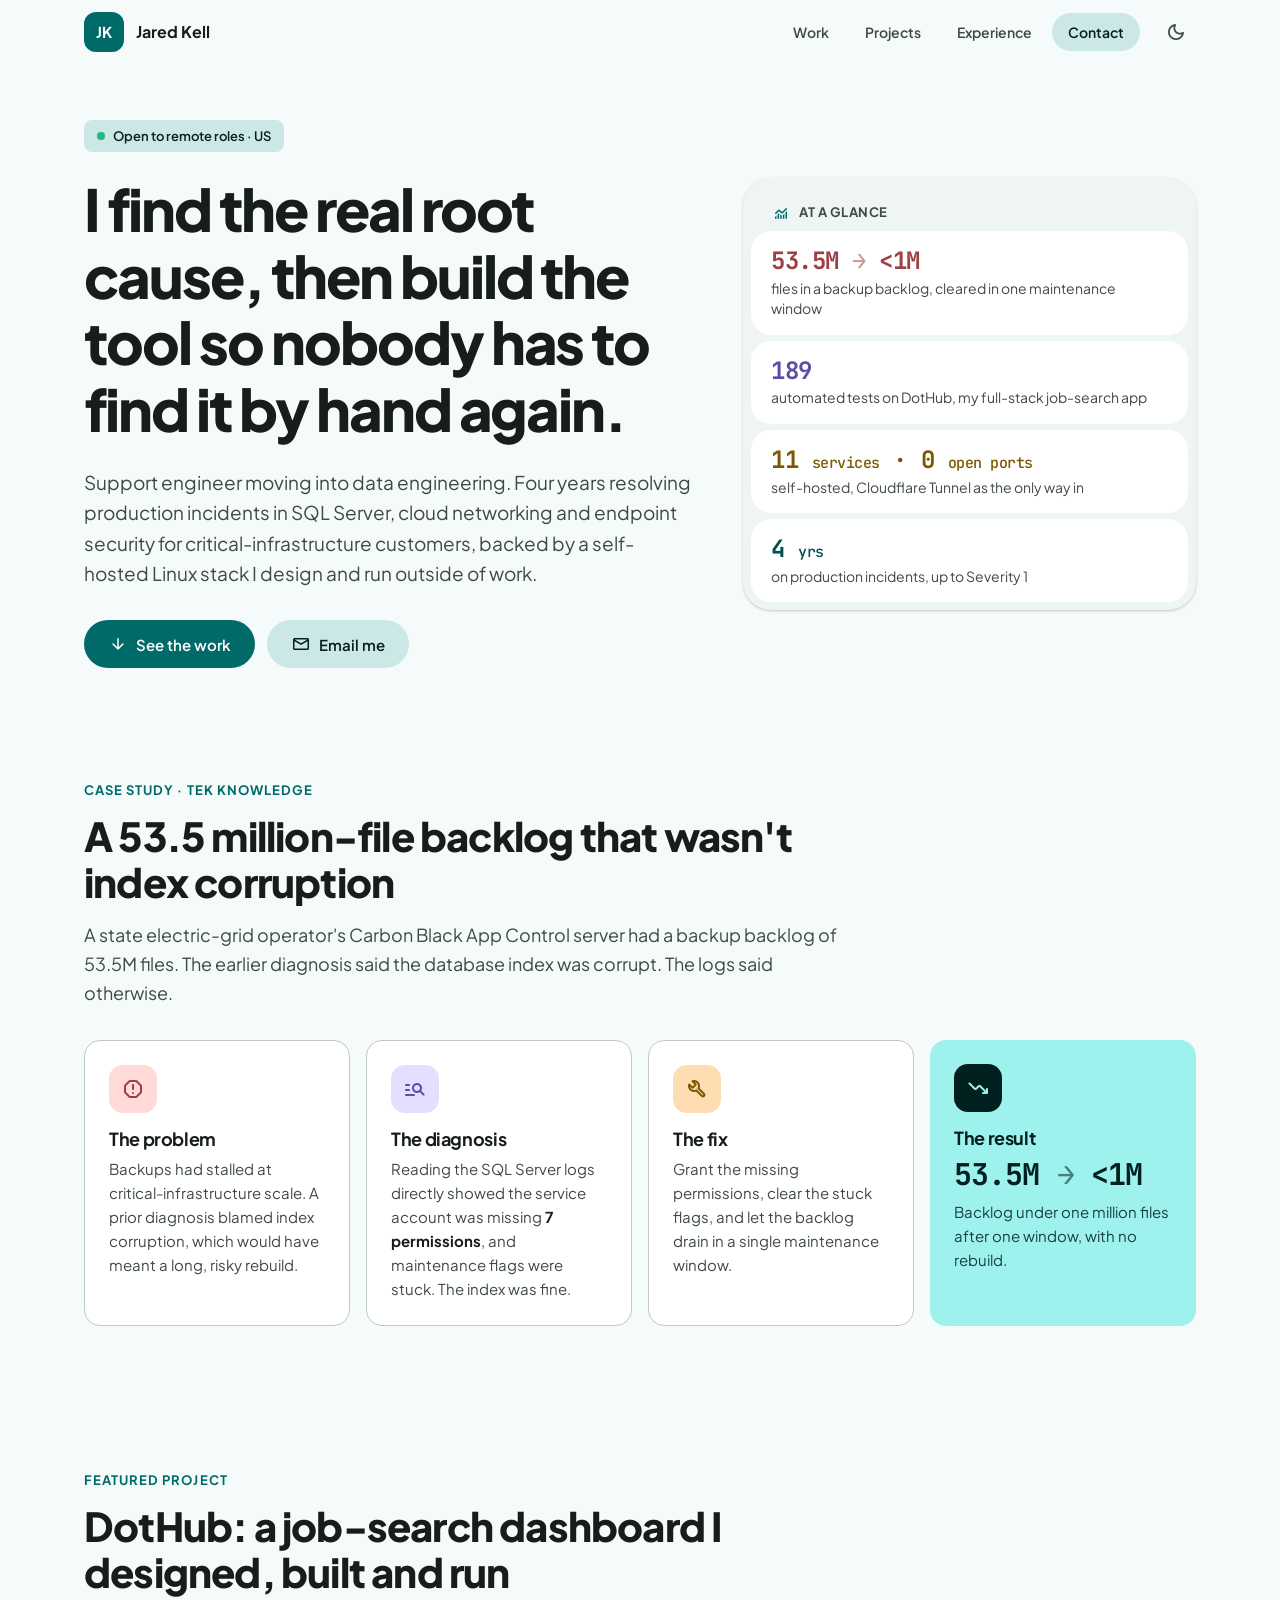
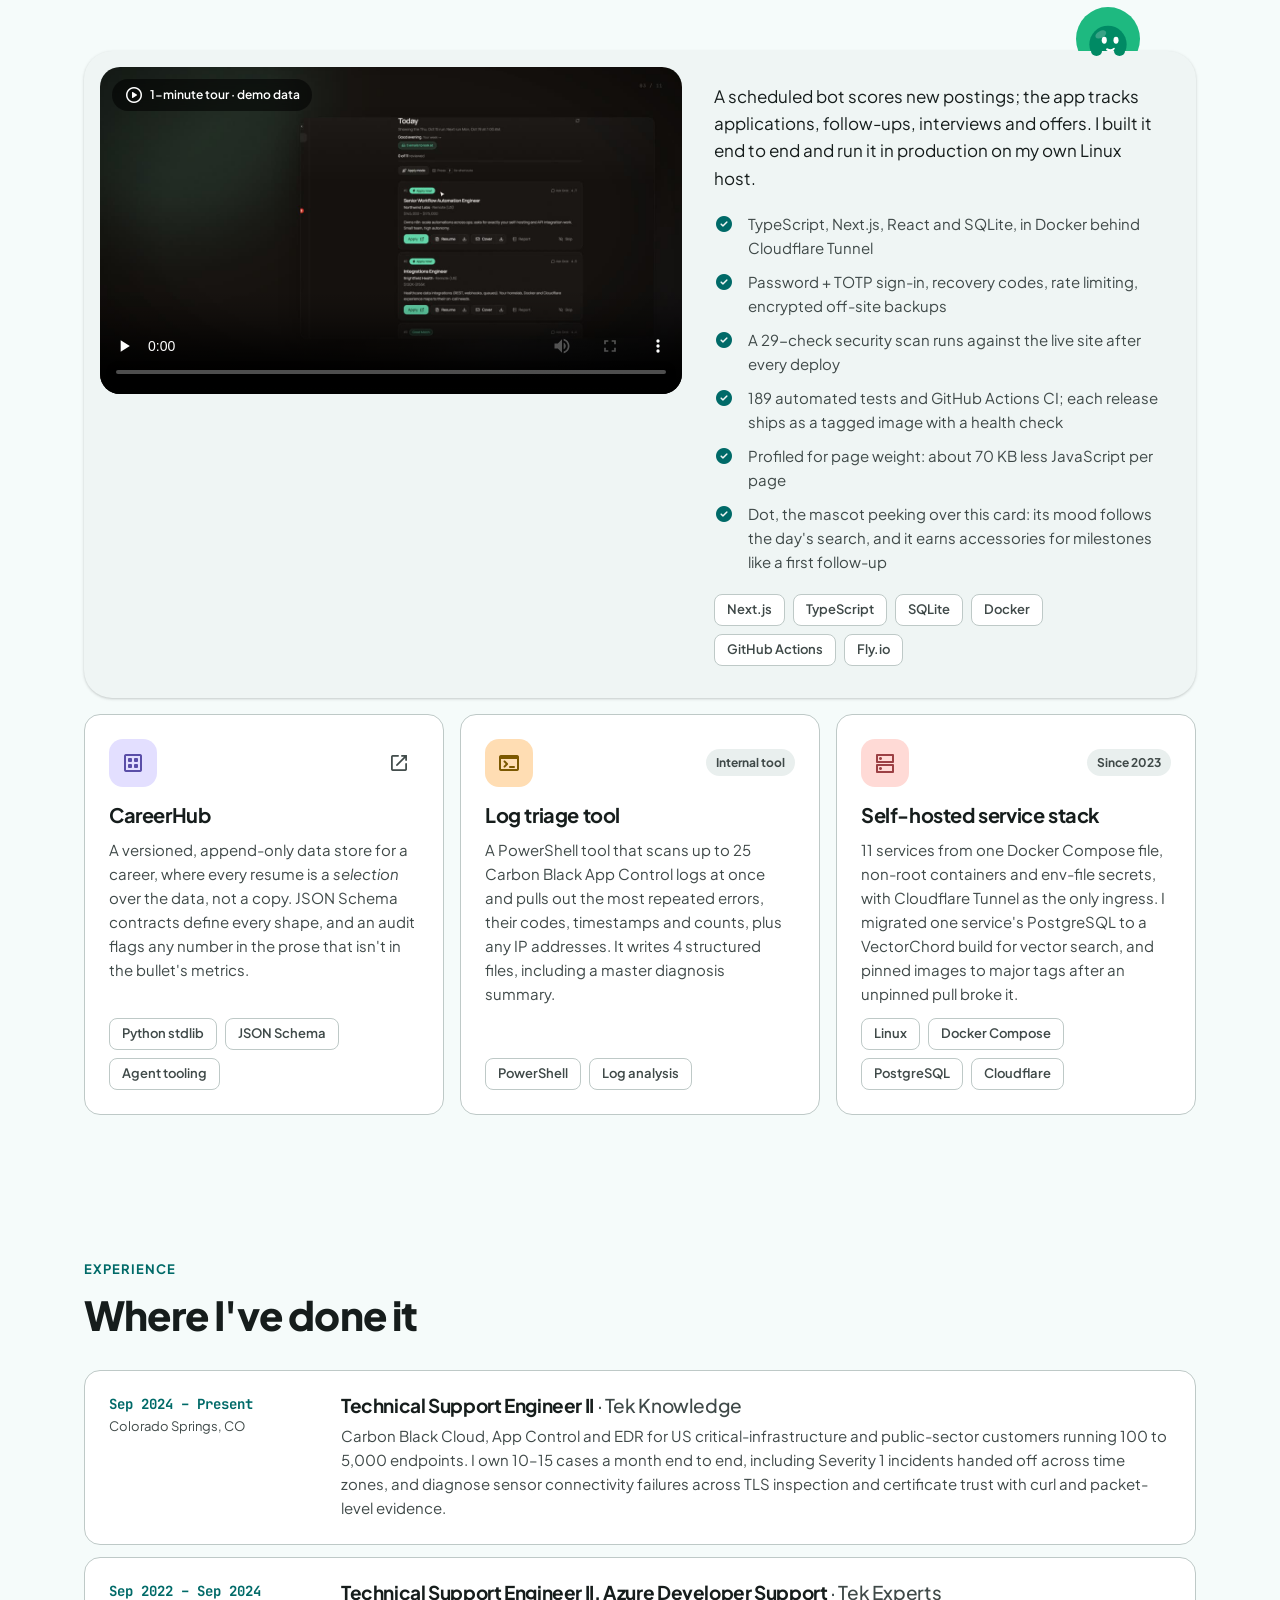
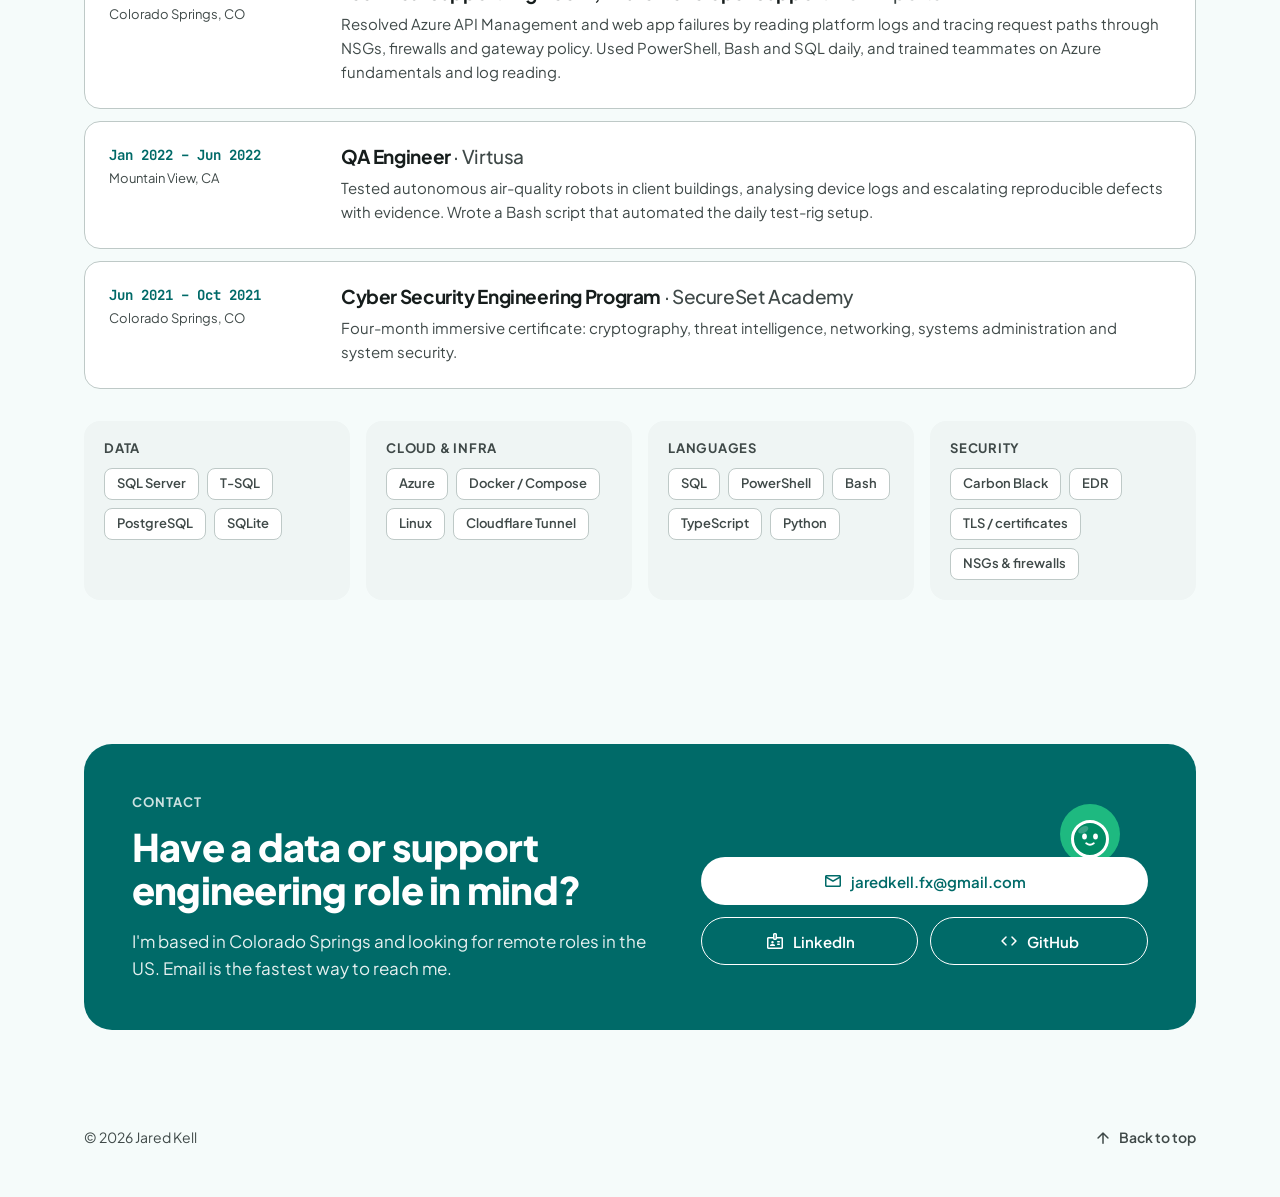
==== index.html @ 1f42b379 "Add Dot, DotHub's mascot, to the portfolio Dot peeks over the DotHub card, and perches on the contac" ====
<!doctype html>
<html lang="en">
<head>
  <meta charset="utf-8">
  <meta name="viewport" content="width=device-width, initial-scale=1">
  <title>Jared Kell · Support → Data Engineering</title>
  <meta name="description" content="Jared Kell: support engineer moving into data engineering. Four years of production incidents in SQL Server, cloud networking and endpoint security, plus a self-hosted Linux stack.">
  <meta property="og:title" content="Jared Kell · Support → Data Engineering">
  <meta property="og:description" content="Production incidents by day, self-hosted infrastructure by night. Case studies, projects and contact.">
  <meta property="og:image" content="assets/dothub-poster.jpg">
  <meta name="theme-color" content="#f5fbfa" media="(prefers-color-scheme: light)">
  <meta name="theme-color" content="#0e1514" media="(prefers-color-scheme: dark)">
  <link rel="icon" href="favicon.svg" type="image/svg+xml">
  <link rel="preconnect" href="https://fonts.googleapis.com">
  <link rel="preconnect" href="https://fonts.gstatic.com" crossorigin>
  <link href="https://fonts.googleapis.com/css2?family=Plus+Jakarta+Sans:wght@400;500;600;700;800&family=JetBrains+Mono:wght@500;700&family=Material+Symbols+Rounded:opsz,wght,FILL,GRAD@24,500,0..1,0&display=swap" rel="stylesheet">
  <link rel="stylesheet" href="styles.css">
  <script>
    document.documentElement.classList.add('js');
    try { const t = localStorage.getItem('theme'); if (t) document.documentElement.dataset.theme = t; } catch (e) {}
  </script>
</head>
<body id="top">
  <a class="skip" href="#main">Skip to content</a>

  <header class="appbar">
    <div class="appbar__inner">
      <a class="brand" href="#top" aria-label="Jared Kell, back to top">
        <span class="brand__mark">JK</span>
        <span class="brand__name">Jared Kell</span>
      </a>
      <nav class="nav" aria-label="Sections">
        <a href="#work">Work</a>
        <a href="#projects">Projects</a>
        <a href="#experience">Experience</a>
        <a href="#contact">Contact</a>
      </nav>
      <button class="icon-btn" id="theme-toggle" type="button" aria-label="Switch colour theme">
        <span class="ms" aria-hidden="true">dark_mode</span>
      </button>
    </div>
  </header>

  <main id="main">

    <!-- Hero -->
    <section class="hero">
      <div class="hero__copy">
        <span class="chip chip--status"><span class="dot" aria-hidden="true"></span>Open to remote roles · US</span>
        <h1>I find the real root cause, then build the tool so nobody has to find it by hand again.</h1>
        <p class="lede">Support engineer moving into data engineering. Four years resolving production incidents in SQL Server, cloud networking and endpoint security for critical-infrastructure customers, backed by a self-hosted Linux stack I design and run outside of work.</p>
        <div class="actions">
          <a class="btn btn--filled" href="#work"><span class="ms" aria-hidden="true">arrow_downward</span>See the work</a>
          <a class="btn btn--tonal js-email" href="#contact" data-u="xf.llekderaj" data-d="moc.liamg"><span class="ms" aria-hidden="true">mail</span>Email me</a>
        </div>
      </div>

      <aside class="hero__panel card card--elevated" aria-label="At a glance">
        <div class="panel__head">
          <span class="ms" aria-hidden="true">monitoring</span>
          <span>At a glance</span>
        </div>
        <ul class="stats">
          <li>
            <span class="stat__value">53.5M <span class="arrow">→</span> &lt;1M</span>
            <span class="stat__label">files in a backup backlog, cleared in one maintenance window</span>
          </li>
          <li>
            <span class="stat__value">189</span>
            <span class="stat__label">automated tests on DotHub, my full-stack job-search app</span>
          </li>
          <li>
            <span class="stat__value">11 <span class="stat__unit">services</span> · 0 <span class="stat__unit">open ports</span></span>
            <span class="stat__label">self-hosted, Cloudflare Tunnel as the only way in</span>
          </li>
          <li>
            <span class="stat__value">4 <span class="stat__unit">yrs</span></span>
            <span class="stat__label">on production incidents, up to Severity 1</span>
          </li>
        </ul>
      </aside>
    </section>

    <!-- Case study -->
    <section class="section" id="work">
      <header class="section__head reveal">
        <p class="overline">Case study · Tek Knowledge</p>
        <h2>A 53.5 million-file backlog that wasn't index corruption</h2>
        <p class="section__sub">A state electric-grid operator's Carbon Black App Control server had a backup backlog of 53.5M files. The earlier diagnosis said the database index was corrupt. The logs said otherwise.</p>
      </header>

      <ol class="steps">
        <li class="card card--outlined step reveal">
          <span class="step__icon tone-a"><span class="ms" aria-hidden="true">report</span></span>
          <h3>The problem</h3>
          <p>Backups had stalled at critical-infrastructure scale. A prior diagnosis blamed index corruption, which would have meant a long, risky rebuild.</p>
        </li>
        <li class="card card--outlined step reveal">
          <span class="step__icon tone-b"><span class="ms" aria-hidden="true">manage_search</span></span>
          <h3>The diagnosis</h3>
          <p>Reading the SQL Server logs directly showed the service account was missing <strong>7 permissions</strong>, and maintenance flags were stuck. The index was fine.</p>
        </li>
        <li class="card card--outlined step reveal">
          <span class="step__icon tone-c"><span class="ms" aria-hidden="true">build</span></span>
          <h3>The fix</h3>
          <p>Grant the missing permissions, clear the stuck flags, and let the backlog drain in a single maintenance window.</p>
        </li>
        <li class="card card--filled step step--result reveal">
          <span class="step__icon tone-d"><span class="ms" aria-hidden="true">trending_down</span></span>
          <h3>The result</h3>
          <p class="big-metric">53.5M <span class="arrow">→</span> &lt;1M</p>
          <p>Backlog under one million files after one window, with no rebuild.</p>
        </li>
      </ol>
    </section>

    <!-- Featured project -->
    <section class="section" id="projects">
      <header class="section__head reveal">
        <p class="overline">Featured project</p>
        <h2>DotHub: a job-search dashboard I designed, built and run</h2>
      </header>

      <article class="feature card card--elevated reveal">
        <div class="dot-peek" aria-hidden="true">
          <div class="dot-peek__clip">
            <svg class="dot" viewBox="0 0 48 48" data-mood="attention">
              <g class="dot-char">
                <circle class="dot-body" cx="24" cy="28" r="14"/>
                <ellipse class="dot-shine" cx="18.6" cy="20.6" rx="4.4" ry="2.6" transform="rotate(-28 18.6 20.6)"/>
                <g class="face face--attention">
                  <g class="dot-eyes"><ellipse class="dot-ink" cx="21.2" cy="25" rx="1.9" ry="2.6"/><ellipse class="dot-ink" cx="30" cy="25" rx="1.9" ry="2.6"/></g>
                  <path class="dot-line" d="M23.4 31.8 q2.6 1.6 5.2 -0.4"/>
                </g>
              </g>
            </svg>
          </div>
          <span class="dot-paw"></span><span class="dot-paw dot-paw--r"></span>
        </div>
        <div class="feature__media">
          <video controls preload="none" playsinline poster="assets/dothub-poster.jpg" aria-label="One-minute tour of DotHub, running on demo data">
            <source src="assets/dothub-tour.mp4" type="video/mp4">
          </video>
          <span class="media__caption"><span class="ms" aria-hidden="true">play_circle</span>1-minute tour · demo data</span>
        </div>
        <div class="feature__body">
          <p>A scheduled bot scores new postings; the app tracks applications, follow-ups, interviews and offers. I built it end to end and run it in production on my own Linux host.</p>
          <ul class="checks">
            <li><span class="ms" aria-hidden="true">check_circle</span>TypeScript, Next.js, React and SQLite, in Docker behind Cloudflare Tunnel</li>
            <li><span class="ms" aria-hidden="true">check_circle</span>Password + TOTP sign-in, recovery codes, rate limiting, encrypted off-site backups</li>
            <li><span class="ms" aria-hidden="true">check_circle</span>A 29-check security scan runs against the live site after every deploy</li>
            <li><span class="ms" aria-hidden="true">check_circle</span>189 automated tests and GitHub Actions CI; each release ships as a tagged image with a health check</li>
            <li><span class="ms" aria-hidden="true">check_circle</span>Profiled for page weight: about 70 KB less JavaScript per page</li>
            <li><span class="ms" aria-hidden="true">check_circle</span>Dot, the mascot peeking over this card: its mood follows the day's search, and it earns accessories for milestones like a first follow-up</li>
          </ul>
          <div class="chips">
            <span class="chip">Next.js</span><span class="chip">TypeScript</span><span class="chip">SQLite</span><span class="chip">Docker</span><span class="chip">GitHub Actions</span><span class="chip">Fly.io</span>
          </div>
        </div>
      </article>

      <!-- More projects -->
      <div class="grid">
        <article class="card card--outlined project reveal">
          <div class="project__top">
            <span class="step__icon tone-b"><span class="ms" aria-hidden="true">dataset</span></span>
            <a class="icon-btn" href="https://github.com/JaredKIso/CareerHub" target="_blank" rel="noopener" aria-label="CareerHub on GitHub"><span class="ms" aria-hidden="true">open_in_new</span></a>
          </div>
          <h3>CareerHub</h3>
          <p>A versioned, append-only data store for a career, where every resume is a <em>selection</em> over the data, not a copy. JSON Schema contracts define every shape, and an audit flags any number in the prose that isn't in the bullet's metrics.</p>
          <div class="chips"><span class="chip">Python stdlib</span><span class="chip">JSON Schema</span><span class="chip">Agent tooling</span></div>
        </article>

        <article class="card card--outlined project reveal">
          <div class="project__top">
            <span class="step__icon tone-c"><span class="ms" aria-hidden="true">terminal</span></span>
            <span class="tag">Internal tool</span>
          </div>
          <h3>Log triage tool</h3>
          <p>A PowerShell tool that scans up to 25 Carbon Black App Control logs at once and pulls out the most repeated errors, their codes, timestamps and counts, plus any IP addresses. It writes 4 structured files, including a master diagnosis summary.</p>
          <div class="chips"><span class="chip">PowerShell</span><span class="chip">Log analysis</span></div>
        </article>

        <article class="card card--outlined project reveal">
          <div class="project__top">
            <span class="step__icon tone-a"><span class="ms" aria-hidden="true">dns</span></span>
            <span class="tag">Since 2023</span>
          </div>
          <h3>Self-hosted service stack</h3>
          <p>11 services from one Docker Compose file, non-root containers and env-file secrets, with Cloudflare Tunnel as the only ingress. I migrated one service's PostgreSQL to a VectorChord build for vector search, and pinned images to major tags after an unpinned pull broke it.</p>
          <div class="chips"><span class="chip">Linux</span><span class="chip">Docker Compose</span><span class="chip">PostgreSQL</span><span class="chip">Cloudflare</span></div>
        </article>
      </div>
    </section>

    <!-- Experience -->
    <section class="section" id="experience">
      <header class="section__head reveal">
        <p class="overline">Experience</p>
        <h2>Where I've done it</h2>
      </header>

      <div class="timeline">
        <article class="card card--outlined role reveal">
          <div class="role__meta"><span class="role__when">Sep 2024 – Present</span><span class="role__where">Colorado Springs, CO</span></div>
          <h3>Technical Support Engineer II <span class="at">· Tek Knowledge</span></h3>
          <p>Carbon Black Cloud, App Control and EDR for US critical-infrastructure and public-sector customers running 100 to 5,000 endpoints. I own 10–15 cases a month end to end, including Severity 1 incidents handed off across time zones, and diagnose sensor connectivity failures across TLS inspection and certificate trust with curl and packet-level evidence.</p>
        </article>
        <article class="card card--outlined role reveal">
          <div class="role__meta"><span class="role__when">Sep 2022 – Sep 2024</span><span class="role__where">Colorado Springs, CO</span></div>
          <h3>Technical Support Engineer II, Azure Developer Support <span class="at">· Tek Experts</span></h3>
          <p>Resolved Azure API Management and web app failures by reading platform logs and tracing request paths through NSGs, firewalls and gateway policy. Used PowerShell, Bash and SQL daily, and trained teammates on Azure fundamentals and log reading.</p>
        </article>
        <article class="card card--outlined role reveal">
          <div class="role__meta"><span class="role__when">Jan 2022 – Jun 2022</span><span class="role__where">Mountain View, CA</span></div>
          <h3>QA Engineer <span class="at">· Virtusa</span></h3>
          <p>Tested autonomous air-quality robots in client buildings, analysing device logs and escalating reproducible defects with evidence. Wrote a Bash script that automated the daily test-rig setup.</p>
        </article>
        <article class="card card--outlined role reveal">
          <div class="role__meta"><span class="role__when">Jun 2021 – Oct 2021</span><span class="role__where">Colorado Springs, CO</span></div>
          <h3>Cyber Security Engineering Program <span class="at">· SecureSet Academy</span></h3>
          <p>Four-month immersive certificate: cryptography, threat intelligence, networking, systems administration and system security.</p>
        </article>
      </div>

      <div class="skills reveal">
        <div class="skills__group"><h3>Data</h3><div class="chips"><span class="chip">SQL Server</span><span class="chip">T-SQL</span><span class="chip">PostgreSQL</span><span class="chip">SQLite</span></div></div>
        <div class="skills__group"><h3>Cloud &amp; infra</h3><div class="chips"><span class="chip">Azure</span><span class="chip">Docker / Compose</span><span class="chip">Linux</span><span class="chip">Cloudflare Tunnel</span></div></div>
        <div class="skills__group"><h3>Languages</h3><div class="chips"><span class="chip">SQL</span><span class="chip">PowerShell</span><span class="chip">Bash</span><span class="chip">TypeScript</span><span class="chip">Python</span></div></div>
        <div class="skills__group"><h3>Security</h3><div class="chips"><span class="chip">Carbon Black</span><span class="chip">EDR</span><span class="chip">TLS / certificates</span><span class="chip">NSGs &amp; firewalls</span></div></div>
      </div>
    </section>

    <!-- Contact -->
    <section class="section" id="contact">
      <div class="contact card card--primary reveal">
        <div>
          <p class="overline">Contact</p>
          <h2>Have a data or support engineering role in mind?</h2>
          <p>I'm based in Colorado Springs and looking for remote roles in the US. Email is the fastest way to reach me.</p>
        </div>
        <div class="contact__actions">
          <div class="dot-perch" aria-hidden="true">
            <svg class="dot" viewBox="0 0 48 48" data-mood="calm">
              <g class="dot-char">
                <circle class="dot-body" cx="24" cy="28" r="14"/>
                <ellipse class="dot-shine" cx="18.6" cy="20.6" rx="4.4" ry="2.6" transform="rotate(-28 18.6 20.6)"/>
                <g class="face face--calm">
                  <g class="dot-eyes"><ellipse class="dot-ink" cx="19.6" cy="26" rx="1.9" ry="2.4"/><ellipse class="dot-ink" cx="28.4" cy="26" rx="1.9" ry="2.4"/></g>
                  <path class="dot-line" d="M21 31.4 q3 2.4 6 0"/>
                </g>
                <g class="face face--attention">
                  <g class="dot-eyes"><ellipse class="dot-ink" cx="21.2" cy="25" rx="1.9" ry="2.6"/><ellipse class="dot-ink" cx="30" cy="25" rx="1.9" ry="2.6"/></g>
                  <path class="dot-line" d="M23.4 31.8 q2.6 1.6 5.2 -0.4"/>
                </g>
                <g class="face face--offer">
                  <path class="dot-line" d="M17.4 26.4 q2.2 -3 4.4 0 M26.2 26.4 q2.2 -3 4.4 0"/>
                  <circle class="dot-cheek" cx="15.6" cy="30.6" r="1.9"/>
                  <circle class="dot-cheek" cx="32.4" cy="30.6" r="1.9"/>
                  <path class="dot-ink" d="M19.6 30.4 q4.4 6.2 8.8 0 z"/>
                </g>
                <g class="party-hat" transform="rotate(-14 24 16)">
                  <path d="M17.6 16.6 L24 2.6 L30.4 16.6 Z"/>
                  <path class="hat-stripes" d="M19.4 12.6 L28.6 12.6 M21.2 8.6 L26.8 8.6"/>
                  <circle cx="24" cy="2.8" r="2.1"/>
                </g>
              </g>
            </svg>
          </div>
          <!-- The address is assembled by main.js so scrapers reading the HTML don't find it; without JS this falls back to LinkedIn. -->
          <a class="btn btn--on-primary js-email" href="https://www.linkedin.com/in/jared-kell/" target="_blank" rel="noopener" data-u="xf.llekderaj" data-d="moc.liamg" data-show-address><span class="ms" aria-hidden="true">mail</span><span class="js-email-text">Message me on LinkedIn</span></a>
          <div class="contact__links">
            <a class="btn btn--outline-on-primary" href="https://www.linkedin.com/in/jared-kell/" target="_blank" rel="noopener"><span class="ms" aria-hidden="true">badge</span>LinkedIn</a>
            <a class="btn btn--outline-on-primary" href="https://github.com/JaredKIso" target="_blank" rel="noopener"><span class="ms" aria-hidden="true">code</span>GitHub</a>
          </div>
        </div>
      </div>
    </section>
  </main>

  <footer class="footer">
    <p>© <span id="year">2026</span> Jared Kell</p>
    <a href="#top" class="footer__top"><span class="ms" aria-hidden="true">arrow_upward</span>Back to top</a>
  </footer>

  <script src="main.js" defer></script>
</body>
</html>
---- styles.css ----
/* Material-style tokens: one teal primary carried through tonal surfaces,
   with coral, violet and amber accents on icons and metrics. */
:root {
  --primary: #006a68;
  --on-primary: #ffffff;
  --primary-container: #9df2ee;
  --on-primary-container: #00201f;
  --secondary-container: #cce8e6;
  --on-secondary-container: #051f1f;

  --tone-a-bg: #ffdad6; --tone-a-fg: #9c4044;   /* coral */
  --tone-b-bg: #e3dfff; --tone-b-fg: #5a4ea8;   /* violet */
  --tone-c-bg: #ffddb3; --tone-c-fg: #7c5800;   /* amber */
  --tone-d-bg: #9df2ee; --tone-d-fg: #00504e;   /* teal */

  /* Dot, DotHub's mascot, in DotHub's own colours. */
  --dot-body: oklch(0.56 0.12 166);
  --dot-ink: #ffffff;
  --dot-warn: oklch(0.62 0.15 70);
  --dot-danger: oklch(0.58 0.2 25);

  --bg: #f5fbfa;
  --surface: #ffffff;
  --surface-1: #eff5f4;
  --surface-2: #e9efee;
  --surface-3: #e3e9e8;
  --on-surface: #161d1c;
  --on-surface-variant: #3f4948;
  --outline: #6f7978;
  --outline-variant: #bec9c7;

  --shadow-1: 0 1px 2px rgba(0, 0, 0, .12), 0 1px 3px 1px rgba(0, 0, 0, .06);
  --shadow-2: 0 1px 2px rgba(0, 0, 0, .14), 0 2px 6px 2px rgba(0, 0, 0, .08);
  --shadow-3: 0 4px 8px 3px rgba(0, 0, 0, .08), 0 1px 3px rgba(0, 0, 0, .14);

  --radius-s: 8px;
  --radius-m: 16px;
  --radius-l: 28px;

  --ease-emph: cubic-bezier(.05, .7, .1, 1);
  --ease-std: cubic-bezier(.2, 0, 0, 1);

  --font: "Plus Jakarta Sans", system-ui, -apple-system, "Segoe UI", sans-serif;
  --mono: "JetBrains Mono", ui-monospace, "Cascadia Mono", monospace;

  color-scheme: light;
}

@media (prefers-color-scheme: dark) {
  :root:not([data-theme="light"]) {
    --primary: #80d5d2;
    --on-primary: #003736;
    --primary-container: #00504e;
    --on-primary-container: #9df2ee;
    --secondary-container: #324b4a;
    --on-secondary-container: #cce8e6;

    --tone-a-bg: #7d2a2f; --tone-a-fg: #ffdad6;
    --tone-b-bg: #42368f; --tone-b-fg: #e3dfff;
    --tone-c-bg: #5e4200; --tone-c-fg: #ffddb3;
    --tone-d-bg: #00504e; --tone-d-fg: #9df2ee;

    --dot-body: oklch(0.8 0.13 166);
    --dot-ink: #07140f;
    --dot-warn: oklch(0.8 0.15 75);
    --dot-danger: oklch(0.68 0.19 25);

    --bg: #0e1514;
    --surface: #161d1c;
    --surface-1: #1a2120;
    --surface-2: #1f2726;
    --surface-3: #252c2b;
    --on-surface: #dde4e2;
    --on-surface-variant: #bec9c7;
    --outline: #889392;
    --outline-variant: #3f4948;

    --shadow-1: 0 1px 2px rgba(0, 0, 0, .5), 0 1px 3px 1px rgba(0, 0, 0, .3);
    --shadow-2: 0 1px 2px rgba(0, 0, 0, .5), 0 2px 6px 2px rgba(0, 0, 0, .3);
    --shadow-3: 0 4px 8px 3px rgba(0, 0, 0, .3), 0 1px 3px rgba(0, 0, 0, .5);

    color-scheme: dark;
  }
}

:root[data-theme="dark"] {
  --primary: #80d5d2;
  --on-primary: #003736;
  --primary-container: #00504e;
  --on-primary-container: #9df2ee;
  --secondary-container: #324b4a;
  --on-secondary-container: #cce8e6;

  --tone-a-bg: #7d2a2f; --tone-a-fg: #ffdad6;
  --tone-b-bg: #42368f; --tone-b-fg: #e3dfff;
  --tone-c-bg: #5e4200; --tone-c-fg: #ffddb3;
  --tone-d-bg: #00504e; --tone-d-fg: #9df2ee;

  --dot-body: oklch(0.8 0.13 166);
  --dot-ink: #07140f;
  --dot-warn: oklch(0.8 0.15 75);
  --dot-danger: oklch(0.68 0.19 25);

  --bg: #0e1514;
  --surface: #161d1c;
  --surface-1: #1a2120;
  --surface-2: #1f2726;
  --surface-3: #252c2b;
  --on-surface: #dde4e2;
  --on-surface-variant: #bec9c7;
  --outline: #889392;
  --outline-variant: #3f4948;

  --shadow-1: 0 1px 2px rgba(0, 0, 0, .5), 0 1px 3px 1px rgba(0, 0, 0, .3);
  --shadow-2: 0 1px 2px rgba(0, 0, 0, .5), 0 2px 6px 2px rgba(0, 0, 0, .3);
  --shadow-3: 0 4px 8px 3px rgba(0, 0, 0, .3), 0 1px 3px rgba(0, 0, 0, .5);

  color-scheme: dark;
}

/* Base */
*, *::before, *::after { box-sizing: border-box; }
html { scroll-behavior: smooth; scroll-padding-top: 88px; }
body {
  margin: 0;
  background: var(--bg);
  color: var(--on-surface);
  font-family: var(--font);
  font-size: 16px;
  line-height: 1.6;
  -webkit-font-smoothing: antialiased;
  overflow-x: hidden;
}
h1, h2, h3 { line-height: 1.15; margin: 0; letter-spacing: -0.02em; }
p { margin: 0; }
a { color: inherit; }
img, video { max-width: 100%; display: block; }
:focus-visible { outline: 3px solid var(--primary); outline-offset: 3px; border-radius: 6px; }

.ms {
  font-family: "Material Symbols Rounded";
  font-weight: normal;
  font-style: normal;
  font-size: 20px;
  line-height: 1;
  display: inline-block;
  white-space: nowrap;
  direction: ltr;
  -webkit-font-feature-settings: "liga";
  font-feature-settings: "liga";
  user-select: none;
  width: 1em;
  overflow: hidden;
}

.skip {
  position: absolute; left: 16px; top: -48px;
  background: var(--primary); color: var(--on-primary);
  padding: 8px 16px; border-radius: var(--radius-s); z-index: 100;
  transition: top .2s var(--ease-std);
}
.skip:focus { top: 12px; }

/* App bar */
.appbar {
  position: sticky; top: 0; z-index: 50;
  background: var(--bg);
  transition: background .25s var(--ease-std), box-shadow .25s var(--ease-std);
}
.appbar.is-scrolled { background: var(--surface-2); box-shadow: var(--shadow-1); }
.appbar__inner {
  max-width: 1160px; margin: 0 auto;
  display: flex; align-items: center; gap: 16px;
  padding: 12px 24px;
}
.brand { display: flex; align-items: center; gap: 12px; text-decoration: none; font-weight: 700; }
.brand__mark {
  display: grid; place-items: center;
  width: 40px; height: 40px; border-radius: 12px;
  background: var(--primary); color: var(--on-primary);
  font-size: 15px; letter-spacing: .02em;
}
.nav { margin-left: auto; display: flex; gap: 4px; }
.nav a {
  text-decoration: none; font-weight: 600; font-size: 14px;
  padding: 8px 16px; border-radius: 999px;
  color: var(--on-surface-variant);
  transition: background .2s var(--ease-std), color .2s var(--ease-std);
}
.nav a:hover { background: var(--surface-3); color: var(--on-surface); }
.nav a.is-active { background: var(--secondary-container); color: var(--on-secondary-container); }

.icon-btn {
  display: inline-grid; place-items: center;
  width: 40px; height: 40px; border-radius: 50%;
  border: 0; background: transparent; color: var(--on-surface-variant);
  cursor: pointer; text-decoration: none; flex: none;
  position: relative; overflow: hidden;
  transition: background .2s var(--ease-std);
}
.icon-btn:hover { background: var(--surface-3); color: var(--on-surface); }
.icon-btn .ms { font-size: 22px; }

/* Layout */
main { max-width: 1160px; margin: 0 auto; padding: 0 24px; }
.section { padding: 72px 0; }
.section__head { max-width: 760px; margin-bottom: 32px; }
.section__head h2 { font-size: clamp(28px, 4vw, 40px); font-weight: 800; }
.section__sub { margin-top: 16px; color: var(--on-surface-variant); font-size: 18px; }
.overline {
  font-size: 13px; font-weight: 700; letter-spacing: .08em; text-transform: uppercase;
  color: var(--primary); margin-bottom: 12px;
}

/* Cards */
.card {
  border-radius: var(--radius-m);
  padding: 24px;
  position: relative;
  transition: box-shadow .3s var(--ease-std), transform .3s var(--ease-std), background .3s var(--ease-std);
}
.card--elevated { background: var(--surface-1); box-shadow: var(--shadow-1); }
.card--outlined { background: var(--surface); border: 1px solid var(--outline-variant); }
.card--filled { background: var(--surface-3); }
.card--primary { background: var(--primary); color: var(--on-primary); border-radius: var(--radius-l); }
.card--outlined:hover, .card--elevated:hover { box-shadow: var(--shadow-2); transform: translateY(-3px); }

/* Chips */
.chips { display: flex; flex-wrap: wrap; gap: 8px; }
.chip {
  display: inline-flex; align-items: center; gap: 8px;
  height: 32px; padding: 0 12px; border-radius: var(--radius-s);
  border: 1px solid var(--outline-variant);
  font-size: 13px; font-weight: 600; color: var(--on-surface-variant);
  background: var(--surface);
}
.chip--status {
  background: var(--secondary-container); color: var(--on-secondary-container); border-color: transparent;
  margin-bottom: 24px;
}
.dot {
  width: 8px; height: 8px; border-radius: 50%; background: #1eb980;
  box-shadow: 0 0 0 0 rgba(30, 185, 128, .5);
  animation: pulse 2.4s var(--ease-std) infinite;
}
@keyframes pulse { 0% { box-shadow: 0 0 0 0 rgba(30, 185, 128, .55); } 70%, 100% { box-shadow: 0 0 0 8px rgba(30, 185, 128, 0); } }
.tag {
  font-size: 12px; font-weight: 700; padding: 4px 10px; border-radius: 999px;
  background: var(--surface-2); color: var(--on-surface-variant);
}

/* Buttons */
.btn {
  display: inline-flex; align-items: center; justify-content: center; gap: 8px;
  height: 48px; padding: 0 24px; border-radius: 999px;
  font: 600 15px/1 var(--font); text-decoration: none;
  border: 0; cursor: pointer; position: relative; overflow: hidden;
  transition: box-shadow .2s var(--ease-std), background .2s var(--ease-std);
}
.btn .ms { font-size: 20px; }
.btn--filled { background: var(--primary); color: var(--on-primary); }
.btn--filled:hover { box-shadow: var(--shadow-1); }
.btn--tonal { background: var(--secondary-container); color: var(--on-secondary-container); }
.btn--tonal:hover { box-shadow: var(--shadow-1); }
.btn--on-primary { background: var(--on-primary); color: var(--primary); }
.btn--on-primary:hover { box-shadow: var(--shadow-2); }
.btn--outline-on-primary { background: transparent; color: var(--on-primary); border: 1px solid currentColor; }
.btn--outline-on-primary:hover { background: color-mix(in srgb, var(--on-primary) 12%, transparent); }
.btn::after, .icon-btn::after { content: ""; position: absolute; inset: 0; background: currentColor; opacity: 0; transition: opacity .2s; }
.btn:hover::after, .icon-btn:hover::after { opacity: .06; }

.ripple {
  position: absolute; border-radius: 50%; pointer-events: none;
  background: currentColor; opacity: .22;
  transform: scale(0); animation: ripple .55s var(--ease-std) forwards;
}
@keyframes ripple { to { transform: scale(1); opacity: 0; } }

/* Hero */
.hero {
  display: grid; grid-template-columns: minmax(0, 1.35fr) minmax(0, 1fr);
  gap: 48px; align-items: center;
  padding: 56px 0 40px;
}
.hero h1 { font-size: clamp(34px, 5.2vw, 58px); font-weight: 800; letter-spacing: -0.035em; }
.lede { margin-top: 24px; font-size: 19px; color: var(--on-surface-variant); max-width: 620px; }
.actions { display: flex; flex-wrap: wrap; gap: 12px; margin-top: 32px; }

.hero__panel { padding: 8px; border-radius: var(--radius-l); }
.panel__head {
  display: flex; align-items: center; gap: 8px;
  padding: 16px 20px 8px; font-size: 13px; font-weight: 700;
  color: var(--on-surface-variant); letter-spacing: .04em; text-transform: uppercase;
}
.panel__head .ms { color: var(--primary); }
.stats { list-style: none; margin: 0; padding: 0; display: grid; gap: 6px; }
.stats li {
  background: var(--surface); border-radius: 20px; padding: 16px 20px;
  display: grid; gap: 2px;
}
.stats li:nth-child(1) .stat__value { color: var(--tone-a-fg); }
.stats li:nth-child(2) .stat__value { color: var(--tone-b-fg); }
.stats li:nth-child(3) .stat__value { color: var(--tone-c-fg); }
.stats li:nth-child(4) .stat__value { color: var(--tone-d-fg); }
.stat__value { font: 700 24px/1.2 var(--mono); letter-spacing: -0.02em; }
.stat__unit { font-size: 15px; font-weight: 500; }
.stat__label { font-size: 14px; color: var(--on-surface-variant); line-height: 1.45; }
.arrow { opacity: .55; font-weight: 500; }

/* Case study steps */
.steps {
  list-style: none; margin: 0; padding: 0;
  display: grid; grid-template-columns: repeat(4, minmax(0, 1fr)); gap: 16px;
}
.step h3 { font-size: 18px; font-weight: 700; margin: 16px 0 8px; }
.step p { color: var(--on-surface-variant); font-size: 15px; }
.step strong { color: var(--on-surface); }
.step__icon {
  display: inline-grid; place-items: center;
  width: 48px; height: 48px; border-radius: 14px;
}
.step__icon .ms { font-size: 24px; }
.tone-a { background: var(--tone-a-bg); color: var(--tone-a-fg); }
.tone-b { background: var(--tone-b-bg); color: var(--tone-b-fg); }
.tone-c { background: var(--tone-c-bg); color: var(--tone-c-fg); }
.tone-d { background: var(--tone-d-bg); color: var(--tone-d-fg); }
.step--result { background: var(--primary-container); color: var(--on-primary-container); }
.step--result p { color: inherit; opacity: .85; }
.step--result .step__icon { background: var(--on-primary-container); color: var(--primary-container); }
.step .big-metric { font: 700 30px/1.2 var(--mono); margin-bottom: 8px; opacity: 1; letter-spacing: -0.03em; }

/* Feature */
.feature {
  display: grid; grid-template-columns: minmax(0, 1.25fr) minmax(0, 1fr);
  gap: 32px; padding: 16px; border-radius: var(--radius-l);
}
.feature:hover { transform: none; }
.feature__media { position: relative; border-radius: 20px; overflow: hidden; background: #111; align-self: start; }
.feature__media video { width: 100%; aspect-ratio: 16 / 9; object-fit: cover; }
.media__caption {
  position: absolute; left: 12px; top: 12px;
  display: inline-flex; align-items: center; gap: 6px;
  padding: 6px 12px; border-radius: 999px;
  background: rgba(0, 0, 0, .55); color: #fff;
  font-size: 12px; font-weight: 600; backdrop-filter: blur(6px);
  pointer-events: none; transition: opacity .3s;
}
.feature__media.is-playing .media__caption { opacity: 0; }
.feature__body { padding: 16px 16px 16px 0; display: flex; flex-direction: column; gap: 20px; }
.feature__body > p { font-size: 17px; }
.checks { list-style: none; margin: 0; padding: 0; display: grid; gap: 10px; }
.checks li { display: grid; grid-template-columns: 24px 1fr; gap: 10px; font-size: 15px; color: var(--on-surface-variant); }
.checks .ms { color: var(--primary); font-variation-settings: "FILL" 1; margin-top: 2px; }

/* Projects grid */
.grid { display: grid; grid-template-columns: repeat(3, minmax(0, 1fr)); gap: 16px; margin-top: 16px; }
.project { display: flex; flex-direction: column; gap: 12px; }
.project__top { display: flex; align-items: center; justify-content: space-between; margin-bottom: 4px; }
.project h3 { font-size: 20px; font-weight: 700; }
.project p { color: var(--on-surface-variant); font-size: 15px; flex: 1; }

/* Experience */
.timeline { display: grid; gap: 12px; }
.role { display: grid; grid-template-columns: 200px 1fr; gap: 8px 32px; }
.role__meta { display: flex; flex-direction: column; gap: 2px; grid-row: span 2; }
.role__when { font: 700 14px/1.4 var(--mono); color: var(--primary); }
.role__where { font-size: 13px; color: var(--on-surface-variant); }
.role h3 { font-size: 19px; font-weight: 700; }
.role .at { font-weight: 500; color: var(--on-surface-variant); }
.role p { color: var(--on-surface-variant); font-size: 15px; }

.skills { display: grid; grid-template-columns: repeat(4, minmax(0, 1fr)); gap: 16px; margin-top: 32px; }
.skills__group { background: var(--surface-1); border-radius: var(--radius-m); padding: 20px; }
.skills__group h3 { font-size: 13px; font-weight: 700; text-transform: uppercase; letter-spacing: .06em; color: var(--on-surface-variant); margin-bottom: 12px; }

/* Contact */
.contact { display: grid; grid-template-columns: minmax(0, 1.2fr) minmax(0, 1fr); gap: 32px; align-items: center; padding: 48px; }
.contact:hover { transform: none; }
.contact .overline { color: inherit; opacity: .8; }
.contact h2 { font-size: clamp(26px, 3.6vw, 38px); font-weight: 800; }
.contact p:not(.overline) { margin-top: 16px; opacity: .9; font-size: 17px; }
.contact__actions { display: grid; gap: 12px; }
.contact__actions .btn { width: 100%; }
.contact__links { display: grid; grid-template-columns: 1fr 1fr; gap: 12px; }

/* Dot, ported from DotHub's components/dot. Idle it blinks now and then; on an Email click it hops
   and puts on the party hat. With reduced motion it still changes face, it just doesn't move. */
.dot { overflow: visible; display: block; }
.dot-body { fill: var(--dot-body); }
.dot-shine { fill: #fff; opacity: .22; }
.dot-ink { fill: var(--dot-ink); }
.dot-line { fill: none; stroke: var(--dot-ink); stroke-width: 1.6; stroke-linecap: round; stroke-linejoin: round; }
.dot-cheek { fill: var(--dot-danger); opacity: .35; }
.dot-char, .dot-eyes { transform-box: fill-box; }
.dot-eyes { transform-origin: center; }
.dot-char { transform-origin: 50% 100%; }
.dot .face, .dot .party-hat { display: none; }
.dot[data-mood="calm"] .face--calm,
.dot[data-mood="attention"] .face--attention,
.dot[data-mood="offer"] .face--offer,
.dot[data-mood="offer"] .party-hat { display: inline; }

/* Peeking over the top edge of the DotHub card, paws on the edge. */
#projects .section__head { margin-bottom: 56px; }
.dot-peek { position: absolute; right: 56px; bottom: 100%; width: 64px; height: 46px; pointer-events: none; }
.dot-peek__clip { position: absolute; inset: 0; overflow: hidden; }
.dot-peek .dot {
  position: absolute; top: 0; left: 0; width: 64px; height: 64px;
  transform: translateY(2px);
  transition: transform .5s var(--ease-emph);
}
.feature:hover .dot-peek .dot { transform: translateY(-4px); }
.dot-paw {
  position: absolute; bottom: -5px; left: 15px;
  width: 11px; height: 10px; border-radius: 50%;
  background: var(--dot-body);
}
.dot-paw--r { left: 38px; }

/* Perched on the contact card's Email button, outlined like a sticker so it reads on the teal. */
.contact__actions { position: relative; padding-top: 48px; }
.dot-perch { position: absolute; top: -5px; right: 28px; width: 60px; height: 60px; pointer-events: none; }
.dot-perch .dot { width: 100%; height: 100%; }
.dot-perch .dot-body { stroke: var(--on-primary); stroke-width: 2.4; }
.party-hat path:first-child { fill: var(--dot-warn); }
.party-hat .hat-stripes { fill: none; stroke: var(--dot-danger); stroke-width: 1.4; opacity: .7; }
.party-hat circle { fill: var(--dot-danger); }

@media (prefers-reduced-motion: no-preference) {
  .dot[data-mood="calm"] .dot-eyes,
  .dot[data-mood="attention"] .dot-eyes { animation: dot-blink 6.5s ease-in-out infinite; }
  .dot-hop { animation: dot-hop 640ms cubic-bezier(.23, 1, .32, 1); }
}
@keyframes dot-blink {
  0%, 94%, 100% { transform: scaleY(1); }
  96.5% { transform: scaleY(.12); }
}
@keyframes dot-hop {
  0% { transform: none; }
  30% { transform: translateY(-16%) scale(.96, 1.04); }
  60% { transform: scale(1.06, .94); }
  80% { transform: scale(.98, 1.02); }
  100% { transform: none; }
}

/* Footer */
.footer {
  max-width: 1160px; margin: 0 auto; padding: 24px 24px 48px;
  display: flex; justify-content: space-between; align-items: center;
  color: var(--on-surface-variant); font-size: 14px;
}
.footer__top { display: inline-flex; align-items: center; gap: 6px; text-decoration: none; font-weight: 600; }
.footer__top:hover { color: var(--primary); }

/* Scroll reveal: a short decelerating rise */
.js .reveal { opacity: 0; transform: translateY(24px); }
.js .reveal.is-in {
  opacity: 1; transform: none;
  transition: opacity .6s var(--ease-emph), transform .6s var(--ease-emph), box-shadow .3s var(--ease-std);
}

@media (prefers-reduced-motion: reduce) {
  html { scroll-behavior: auto; }
  *, *::before, *::after { animation: none !important; transition: none !important; }
  .js .reveal { opacity: 1; transform: none; }
  .card--outlined:hover, .card--elevated:hover { transform: none; }
}

/* Responsive */
@media (max-width: 1000px) {
  .steps { grid-template-columns: repeat(2, minmax(0, 1fr)); }
  .grid { grid-template-columns: 1fr; }
  .feature { grid-template-columns: 1fr; }
  .feature__body { padding: 8px; }
  .skills { grid-template-columns: repeat(2, minmax(0, 1fr)); }
}
@media (max-width: 820px) {
  .hero { grid-template-columns: 1fr; gap: 32px; padding-top: 32px; }
  .nav { display: none; }
  .brand + .icon-btn, #theme-toggle { margin-left: auto; }
  .contact { grid-template-columns: 1fr; padding: 32px 24px; }
  .role { grid-template-columns: 1fr; }
  .role__meta { grid-row: auto; flex-direction: row; gap: 12px; flex-wrap: wrap; }
}
@media (max-width: 560px) {
  main { padding: 0 16px; }
  .appbar__inner { padding: 10px 16px; }
  .section { padding: 48px 0; }
  .steps, .skills { grid-template-columns: 1fr; }
  .lede { font-size: 17px; }
  .actions .btn { flex: 1 1 100%; }
  .contact__links { grid-template-columns: 1fr; }
  .card { padding: 20px; }
  .footer { padding: 24px 16px 40px; }
}
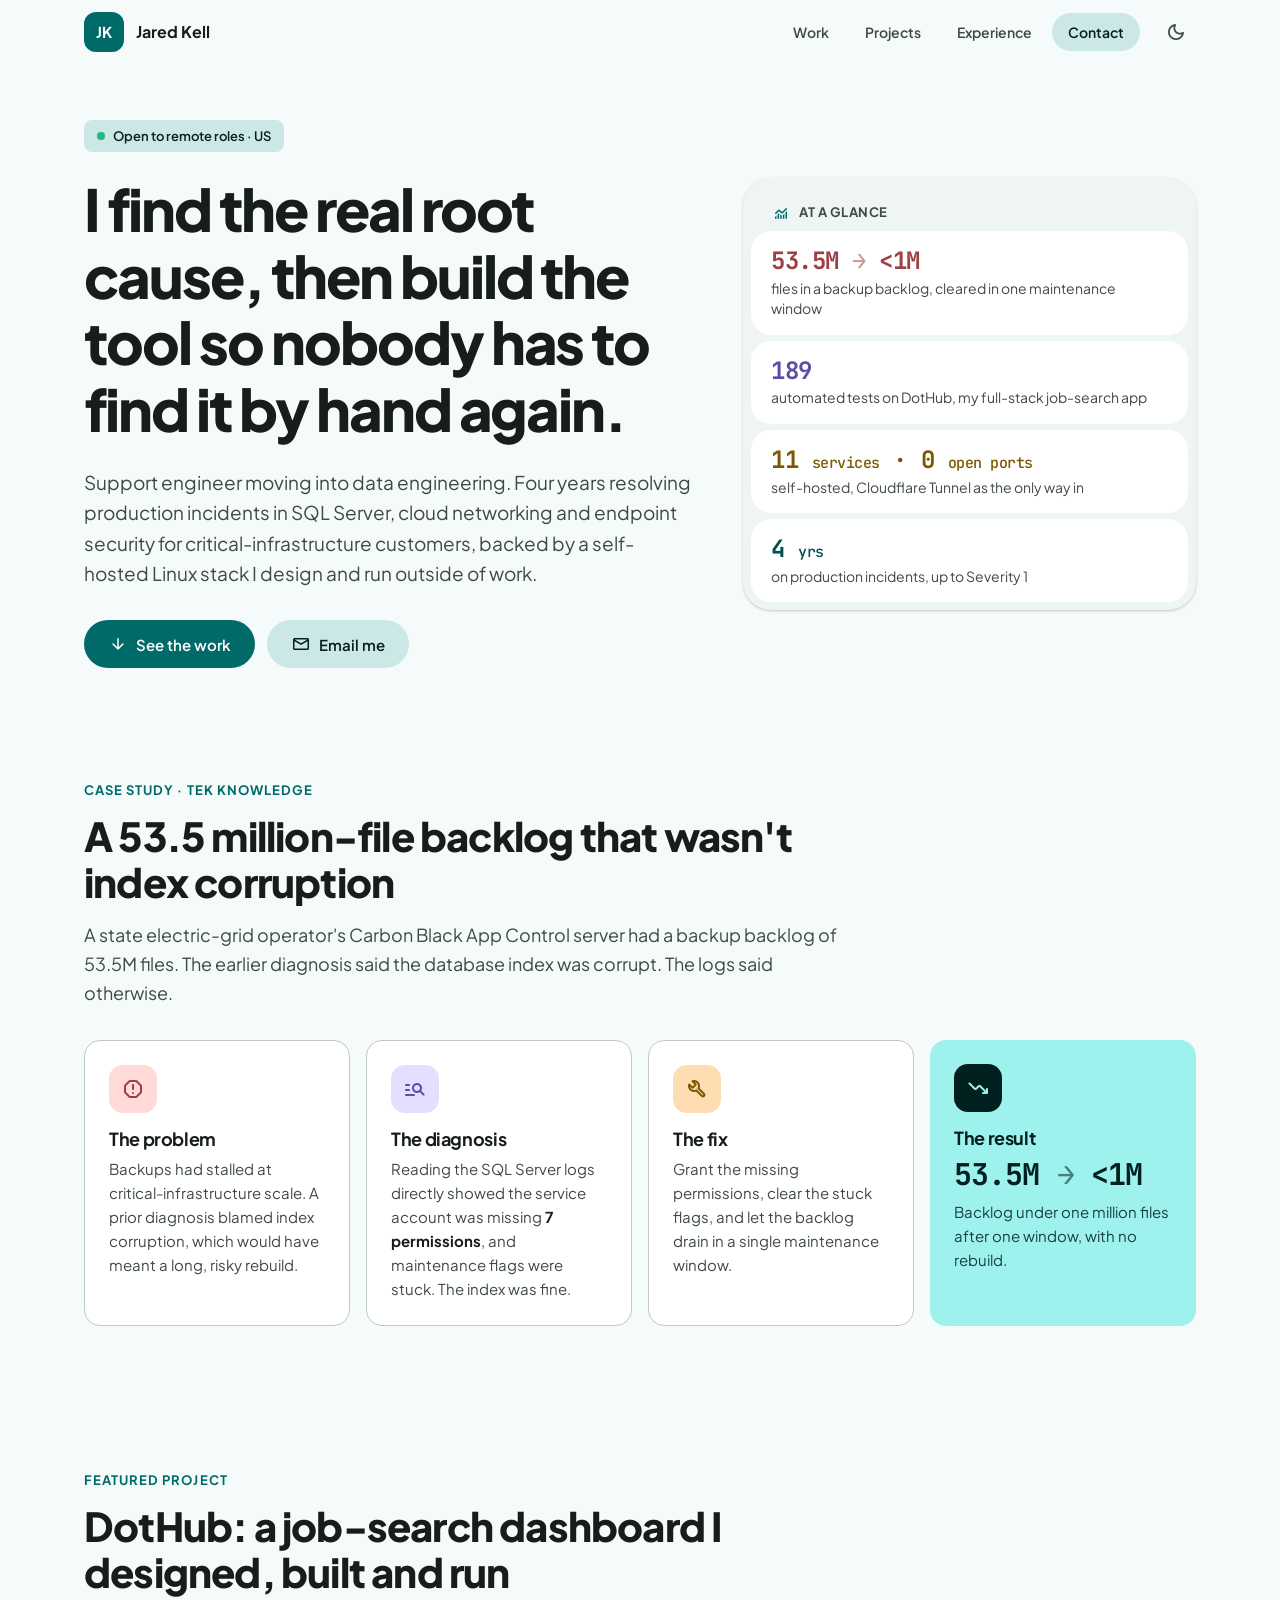
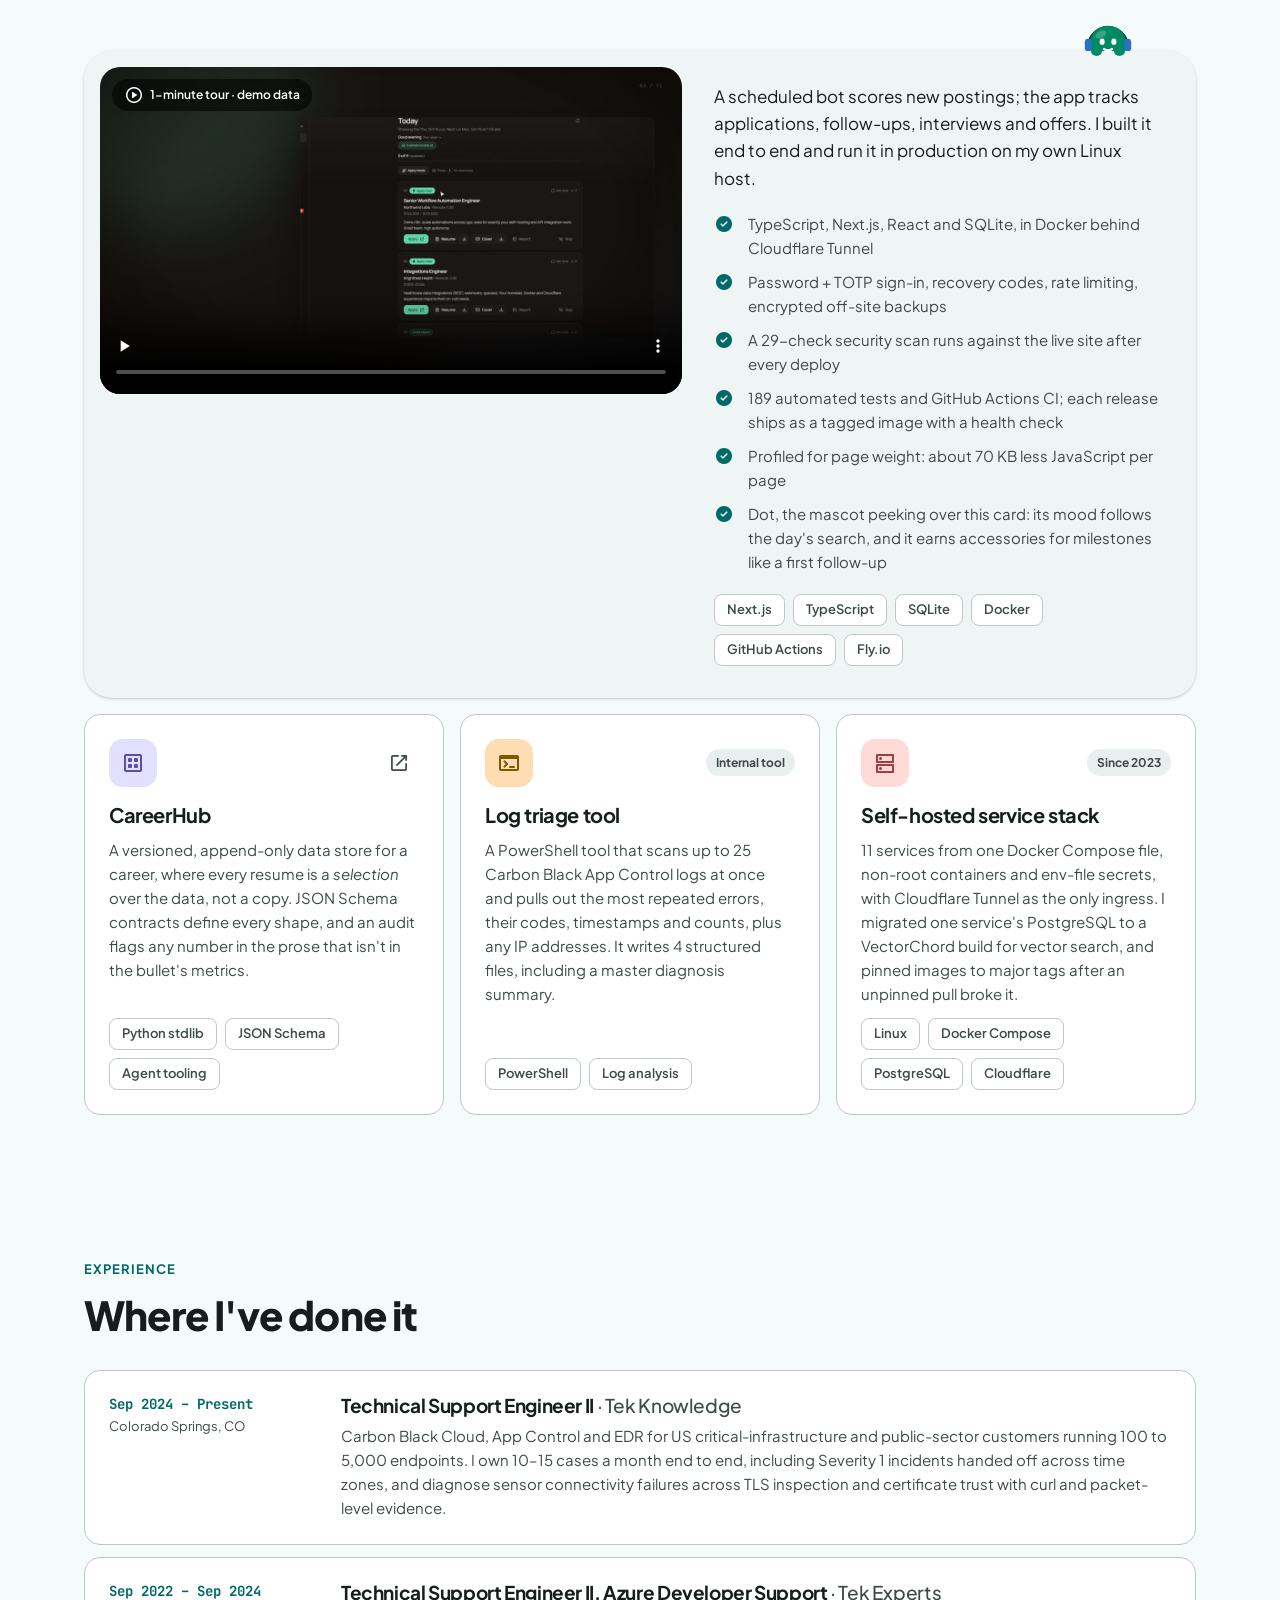
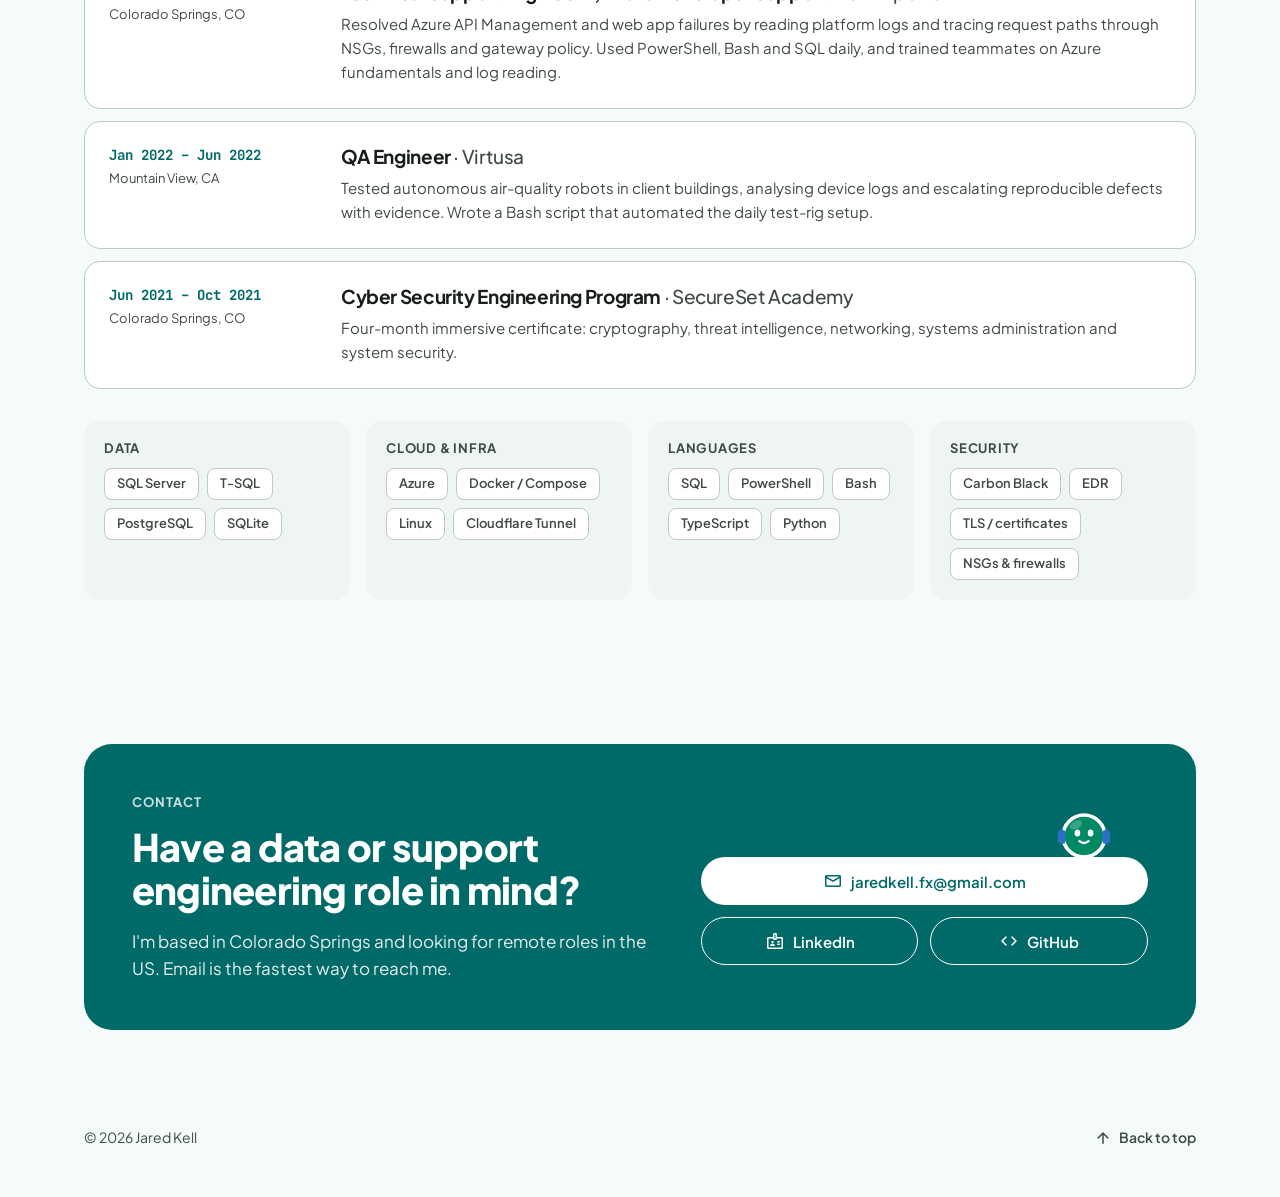
==== commit bb6e2bf1: "Fix Dot's clipped dome and give it its headphones The hero's status light also used the class "dot"," ====
--- a/index.html
+++ b/index.html
@@ -46,7 +46,7 @@
     <!-- Hero -->
     <section class="hero">
       <div class="hero__copy">
-        <span class="chip chip--status"><span class="dot" aria-hidden="true"></span>Open to remote roles · US</span>
+        <span class="chip chip--status"><span class="status-dot" aria-hidden="true"></span>Open to remote roles · US</span>
         <h1>I find the real root cause, then build the tool so nobody has to find it by hand again.</h1>
         <p class="lede">Support engineer moving into data engineering. Four years resolving production incidents in SQL Server, cloud networking and endpoint security for critical-infrastructure customers, backed by a self-hosted Linux stack I design and run outside of work.</p>
         <div class="actions">
@@ -124,14 +124,16 @@
       <article class="feature card card--elevated reveal">
         <div class="dot-peek" aria-hidden="true">
           <div class="dot-peek__clip">
-            <svg class="dot" viewBox="0 0 48 48" data-mood="attention">
+            <svg class="dot" viewBox="0 0 48 48" data-mood="calm">
               <g class="dot-char">
+                <path class="dot-headphones dot-band" d="M9.6 27.5 A14.6 14.6 0 0 1 38.4 27.5"/>
                 <circle class="dot-body" cx="24" cy="28" r="14"/>
                 <ellipse class="dot-shine" cx="18.6" cy="20.6" rx="4.4" ry="2.6" transform="rotate(-28 18.6 20.6)"/>
-                <g class="face face--attention">
-                  <g class="dot-eyes"><ellipse class="dot-ink" cx="21.2" cy="25" rx="1.9" ry="2.6"/><ellipse class="dot-ink" cx="30" cy="25" rx="1.9" ry="2.6"/></g>
-                  <path class="dot-line" d="M23.4 31.8 q2.6 1.6 5.2 -0.4"/>
-                </g>
+                <g class="face face--calm">
+                  <g class="dot-eyes"><ellipse class="dot-ink" cx="19.6" cy="26" rx="1.9" ry="2.4"/><ellipse class="dot-ink" cx="28.4" cy="26" rx="1.9" ry="2.4"/></g>
+                  <path class="dot-line" d="M21 31.4 q3 2.4 6 0"/>
+                </g>
+                <g class="dot-headphones dot-cups"><rect x="6.6" y="23.8" width="5.2" height="9.4" rx="2.6"/><rect x="36.2" y="23.8" width="5.2" height="9.4" rx="2.6"/></g>
               </g>
             </svg>
           </div>
@@ -243,6 +245,7 @@
           <div class="dot-perch" aria-hidden="true">
             <svg class="dot" viewBox="0 0 48 48" data-mood="calm">
               <g class="dot-char">
+                <path class="dot-headphones dot-band" d="M9.6 27.5 A14.6 14.6 0 0 1 38.4 27.5"/>
                 <circle class="dot-body" cx="24" cy="28" r="14"/>
                 <ellipse class="dot-shine" cx="18.6" cy="20.6" rx="4.4" ry="2.6" transform="rotate(-28 18.6 20.6)"/>
                 <g class="face face--calm">
@@ -259,6 +262,7 @@
                   <circle class="dot-cheek" cx="32.4" cy="30.6" r="1.9"/>
                   <path class="dot-ink" d="M19.6 30.4 q4.4 6.2 8.8 0 z"/>
                 </g>
+                <g class="dot-headphones dot-cups"><rect x="6.6" y="23.8" width="5.2" height="9.4" rx="2.6"/><rect x="36.2" y="23.8" width="5.2" height="9.4" rx="2.6"/></g>
                 <g class="party-hat" transform="rotate(-14 24 16)">
                   <path d="M17.6 16.6 L24 2.6 L30.4 16.6 Z"/>
                   <path class="hat-stripes" d="M19.4 12.6 L28.6 12.6 M21.2 8.6 L26.8 8.6"/>
--- a/styles.css
+++ b/styles.css
@@ -18,6 +18,7 @@
   --dot-ink: #ffffff;
   --dot-warn: oklch(0.62 0.15 70);
   --dot-danger: oklch(0.58 0.2 25);
+  --dot-info: oklch(0.55 0.15 255);
 
   --bg: #f5fbfa;
   --surface: #ffffff;
@@ -64,6 +65,7 @@
     --dot-ink: #07140f;
     --dot-warn: oklch(0.8 0.15 75);
     --dot-danger: oklch(0.68 0.19 25);
+    --dot-info: oklch(0.76 0.12 250);
 
     --bg: #0e1514;
     --surface: #161d1c;
@@ -100,6 +102,7 @@
   --dot-ink: #07140f;
   --dot-warn: oklch(0.8 0.15 75);
   --dot-danger: oklch(0.68 0.19 25);
+  --dot-info: oklch(0.76 0.12 250);
 
   --bg: #0e1514;
   --surface: #161d1c;
@@ -238,7 +241,7 @@
   background: var(--secondary-container); color: var(--on-secondary-container); border-color: transparent;
   margin-bottom: 24px;
 }
-.dot {
+.status-dot {
   width: 8px; height: 8px; border-radius: 50%; background: #1eb980;
   box-shadow: 0 0 0 0 rgba(30, 185, 128, .5);
   animation: pulse 2.4s var(--ease-std) infinite;
@@ -394,6 +397,10 @@
 .dot-char, .dot-eyes { transform-box: fill-box; }
 .dot-eyes { transform-origin: center; }
 .dot-char { transform-origin: 50% 100%; }
+/* Headphones, as Dot wears them in DotHub; the party hat replaces them, as it does there. */
+.dot-band { fill: none; stroke: var(--on-surface); stroke-width: 2.2; stroke-linecap: round; }
+.dot-cups { fill: var(--dot-info); }
+.dot[data-mood="offer"] .dot-headphones { display: none; }
 .dot .face, .dot .party-hat { display: none; }
 .dot[data-mood="calm"] .face--calm,
 .dot[data-mood="attention"] .face--attention,
@@ -419,7 +426,7 @@
 
 /* Perched on the contact card's Email button, outlined like a sticker so it reads on the teal. */
 .contact__actions { position: relative; padding-top: 48px; }
-.dot-perch { position: absolute; top: -5px; right: 28px; width: 60px; height: 60px; pointer-events: none; }
+.dot-perch { position: absolute; top: -15px; right: 28px; width: 72px; height: 72px; pointer-events: none; }
 .dot-perch .dot { width: 100%; height: 100%; }
 .dot-perch .dot-body { stroke: var(--on-primary); stroke-width: 2.4; }
 .party-hat path:first-child { fill: var(--dot-warn); }
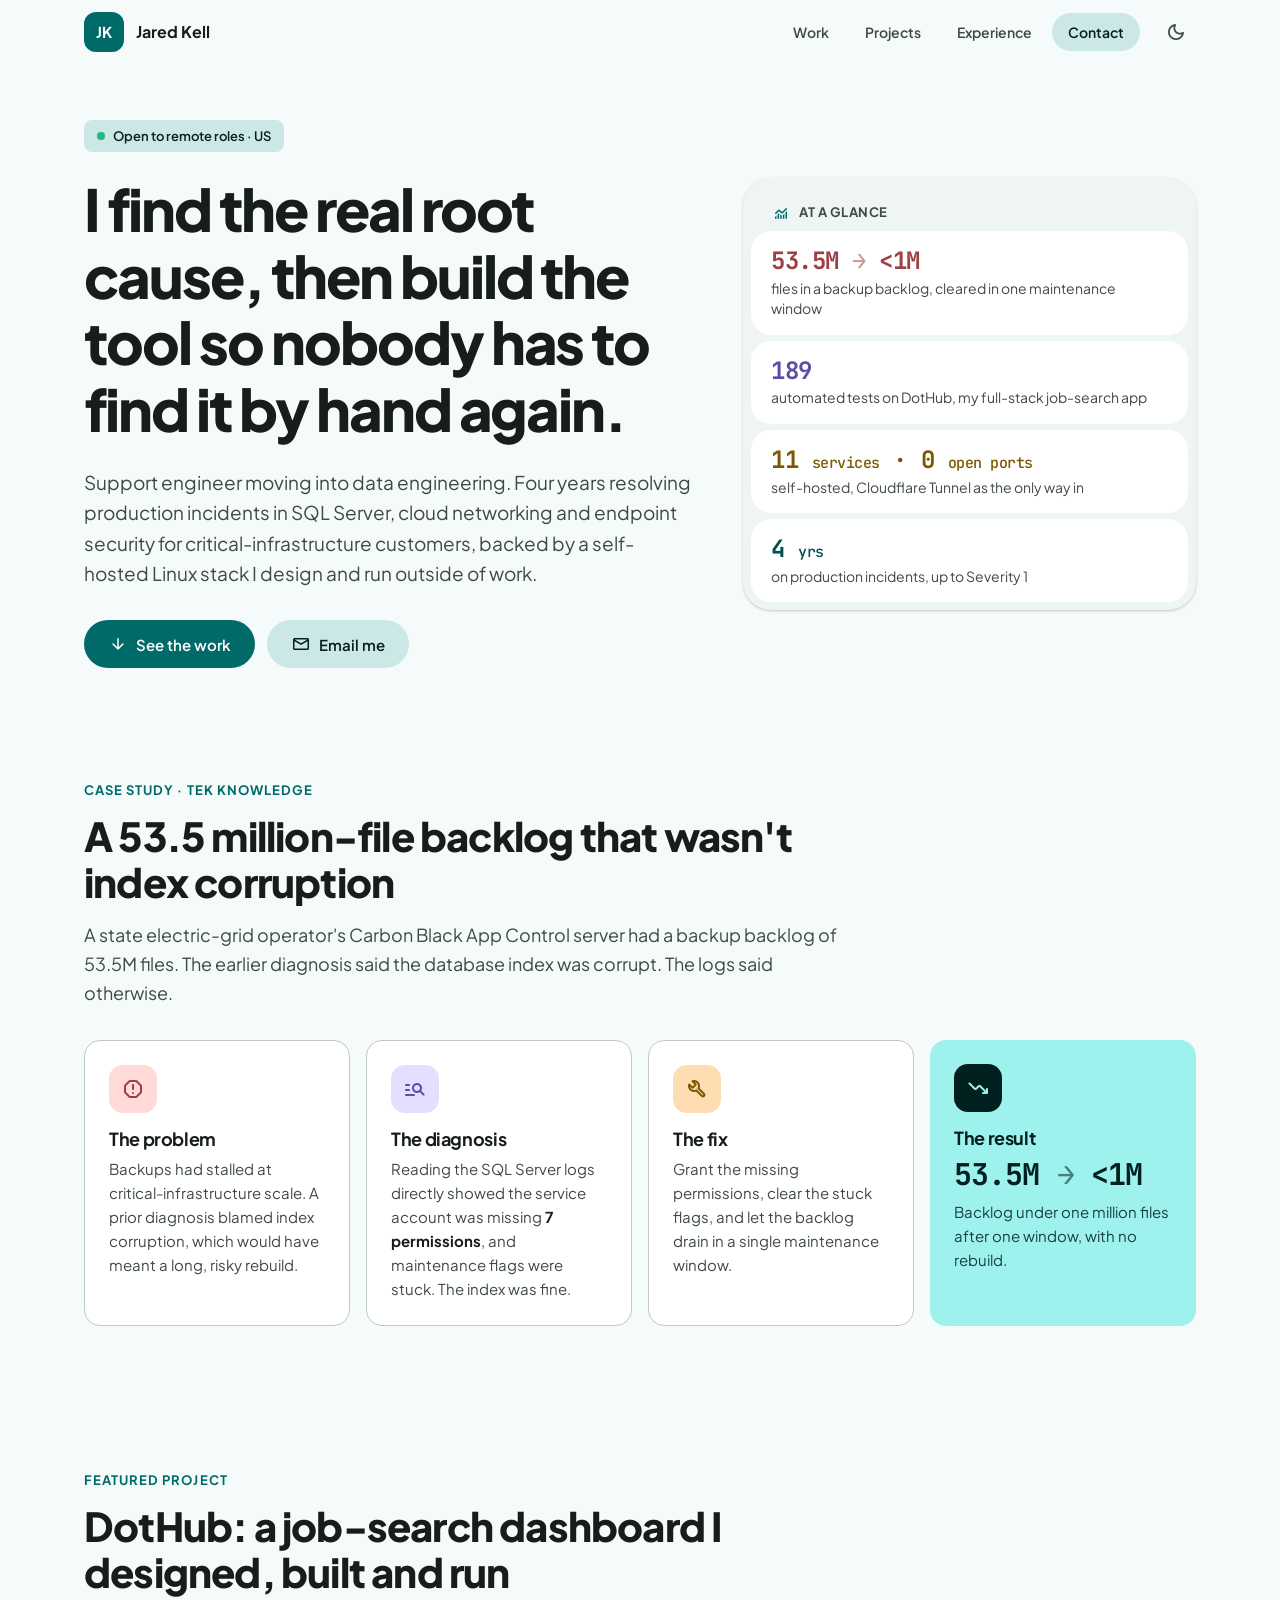
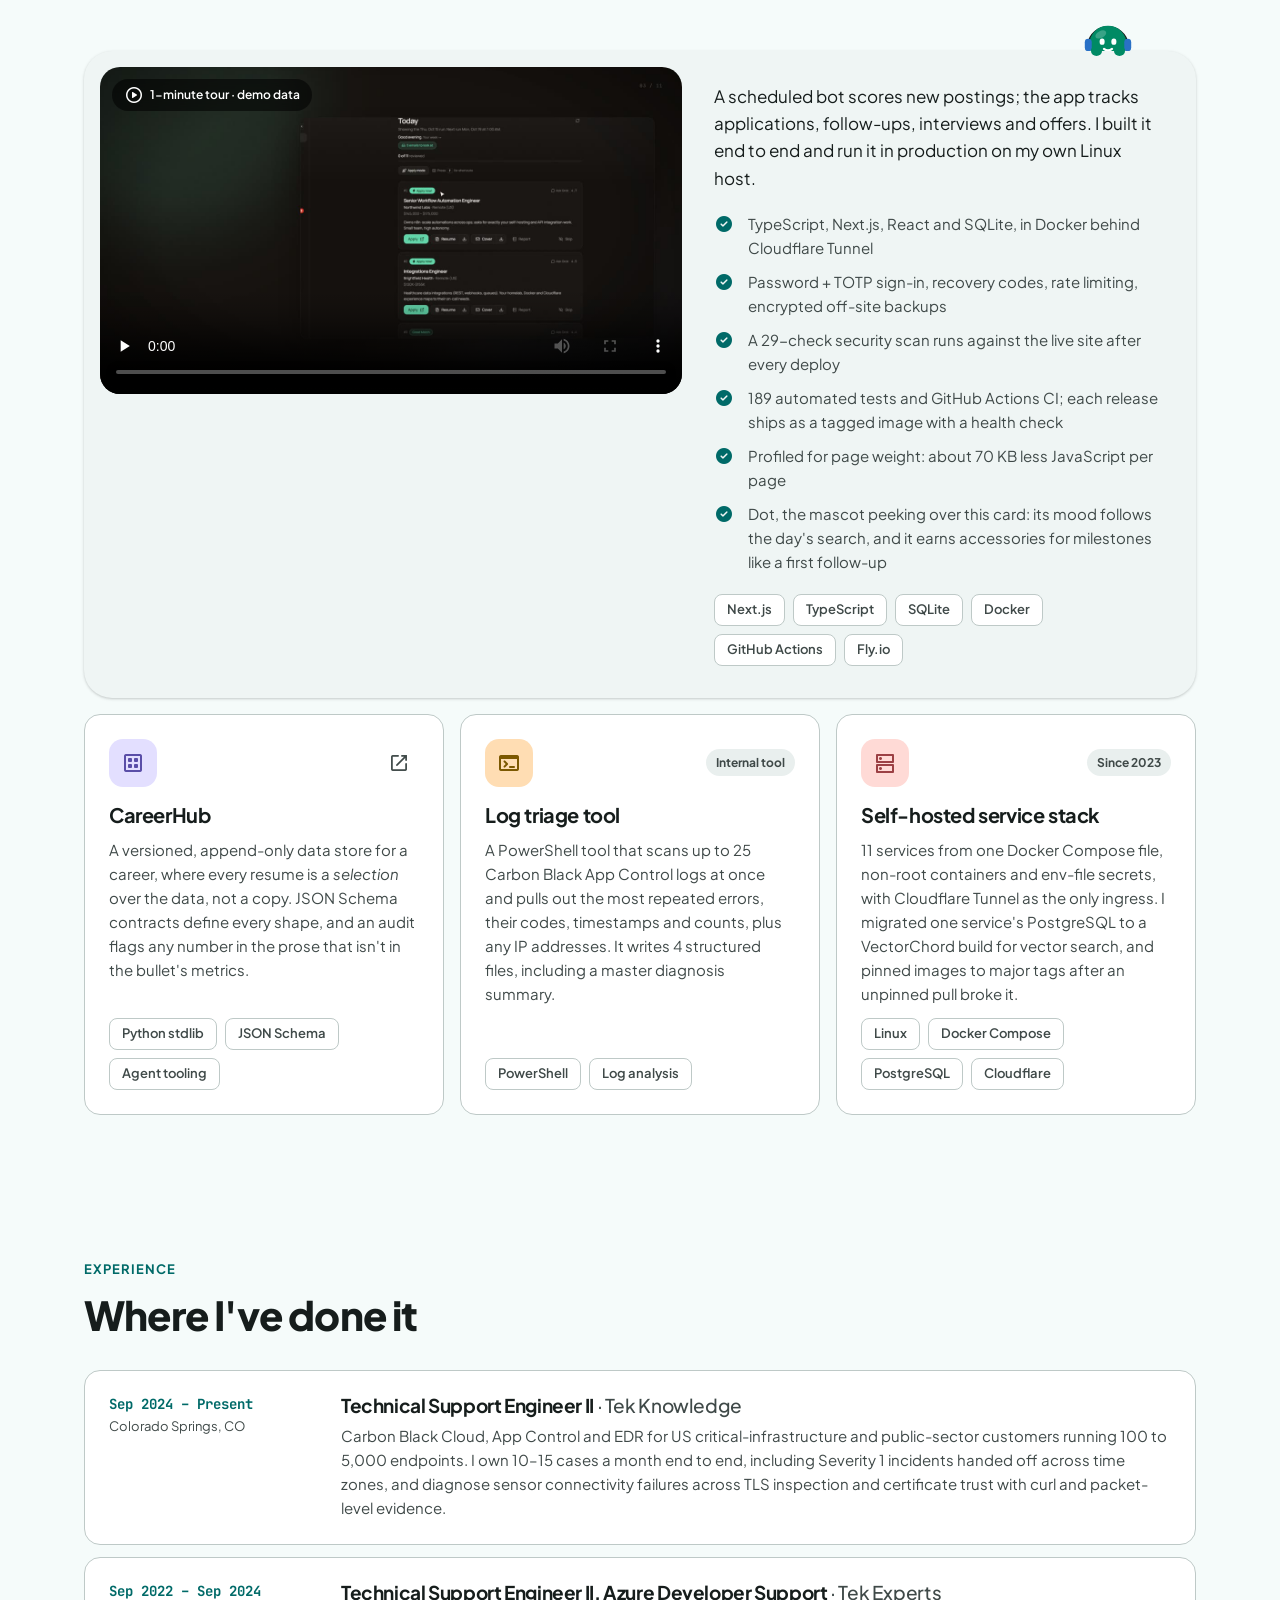
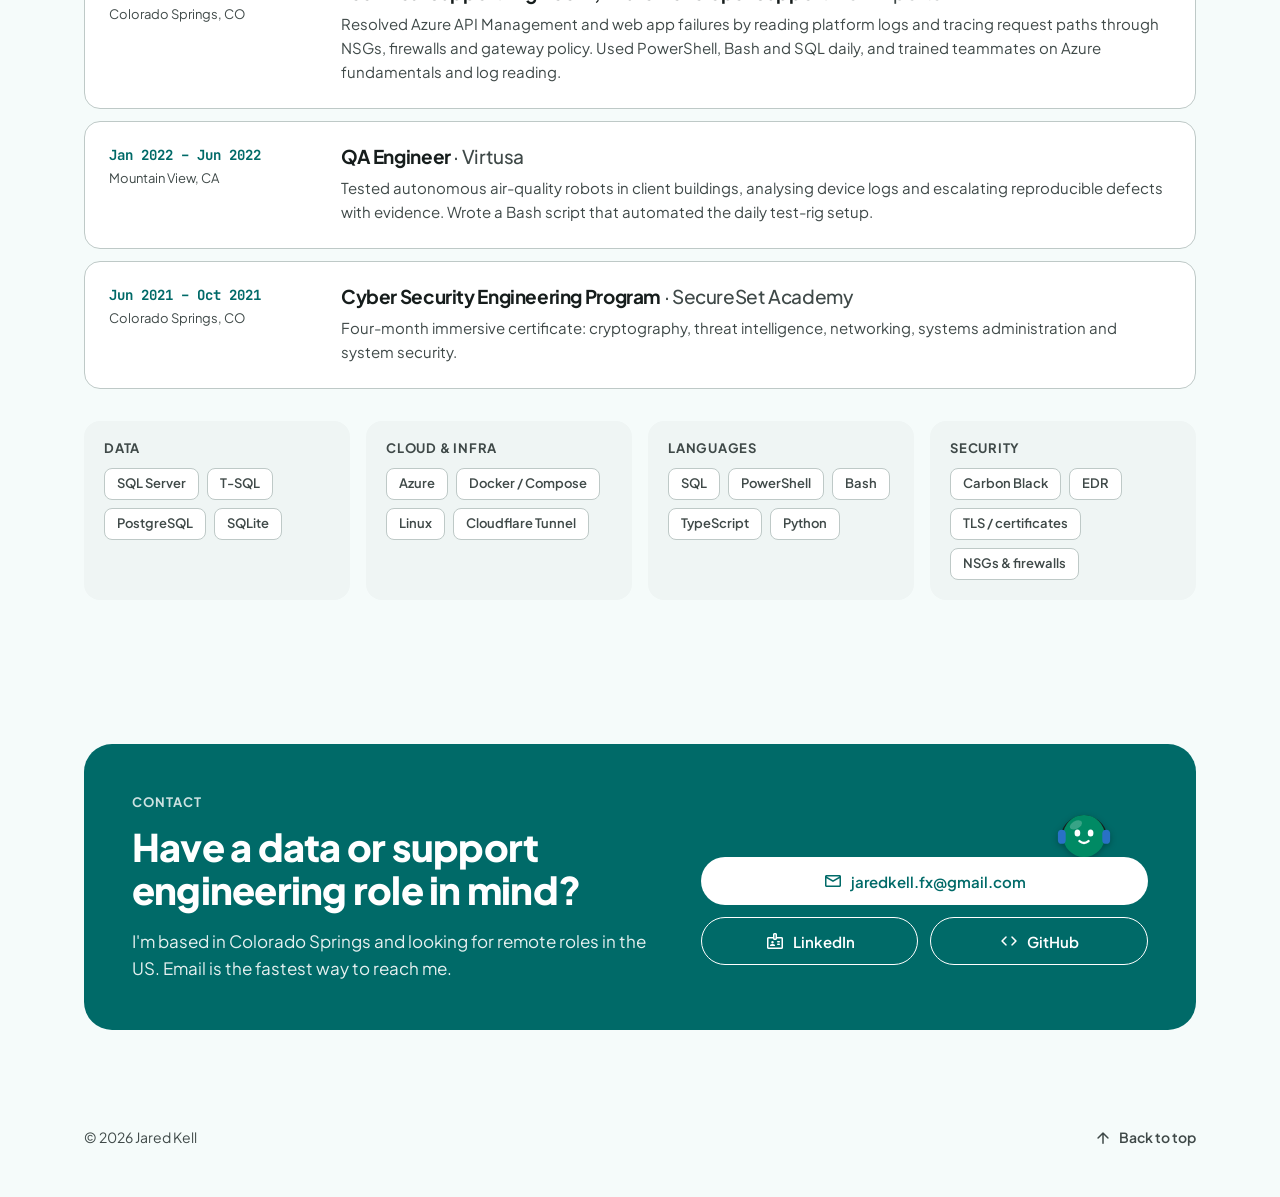
==== commit 76c849b1: "Point the README and link previews at portfolio.jarediso.com The README now documents the custom dom" ====
--- a/index.html
+++ b/index.html
@@ -7,7 +7,9 @@
   <meta name="description" content="Jared Kell: support engineer moving into data engineering. Four years of production incidents in SQL Server, cloud networking and endpoint security, plus a self-hosted Linux stack.">
   <meta property="og:title" content="Jared Kell · Support → Data Engineering">
   <meta property="og:description" content="Production incidents by day, self-hosted infrastructure by night. Case studies, projects and contact.">
-  <meta property="og:image" content="assets/dothub-poster.jpg">
+  <meta property="og:url" content="https://portfolio.jarediso.com/">
+  <meta property="og:image" content="https://portfolio.jarediso.com/assets/dothub-poster.jpg">
+  <link rel="canonical" href="https://portfolio.jarediso.com/">
   <meta name="theme-color" content="#f5fbfa" media="(prefers-color-scheme: light)">
   <meta name="theme-color" content="#0e1514" media="(prefers-color-scheme: dark)">
   <link rel="icon" href="favicon.svg" type="image/svg+xml">
--- a/styles.css
+++ b/styles.css
@@ -424,11 +424,10 @@
 }
 .dot-paw--r { left: 38px; }
 
-/* Perched on the contact card's Email button, outlined like a sticker so it reads on the teal. */
+/* Perched on the contact card's Email button, with a soft shadow so it lifts off the teal. */
 .contact__actions { position: relative; padding-top: 48px; }
 .dot-perch { position: absolute; top: -15px; right: 28px; width: 72px; height: 72px; pointer-events: none; }
-.dot-perch .dot { width: 100%; height: 100%; }
-.dot-perch .dot-body { stroke: var(--on-primary); stroke-width: 2.4; }
+.dot-perch .dot { width: 100%; height: 100%; filter: drop-shadow(0 2px 3px rgba(0, 0, 0, .28)); }
 .party-hat path:first-child { fill: var(--dot-warn); }
 .party-hat .hat-stripes { fill: none; stroke: var(--dot-danger); stroke-width: 1.4; opacity: .7; }
 .party-hat circle { fill: var(--dot-danger); }
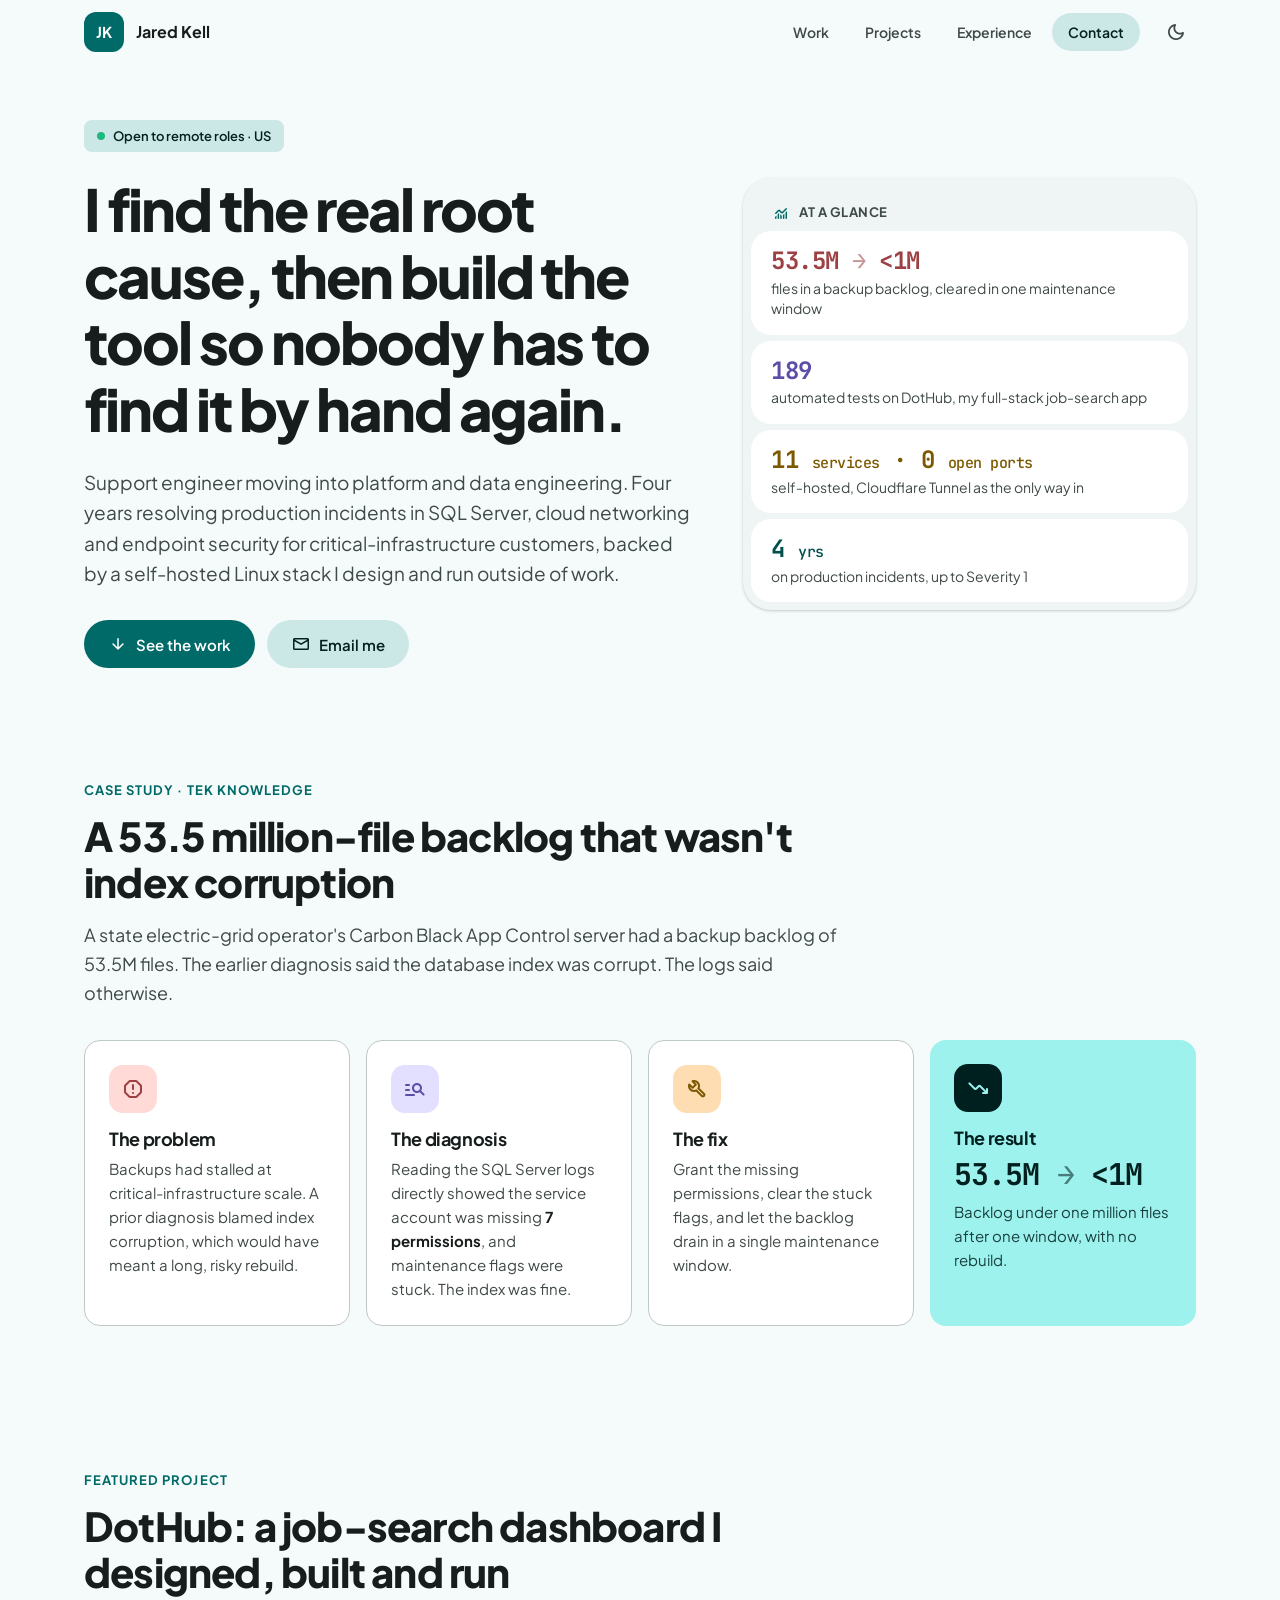
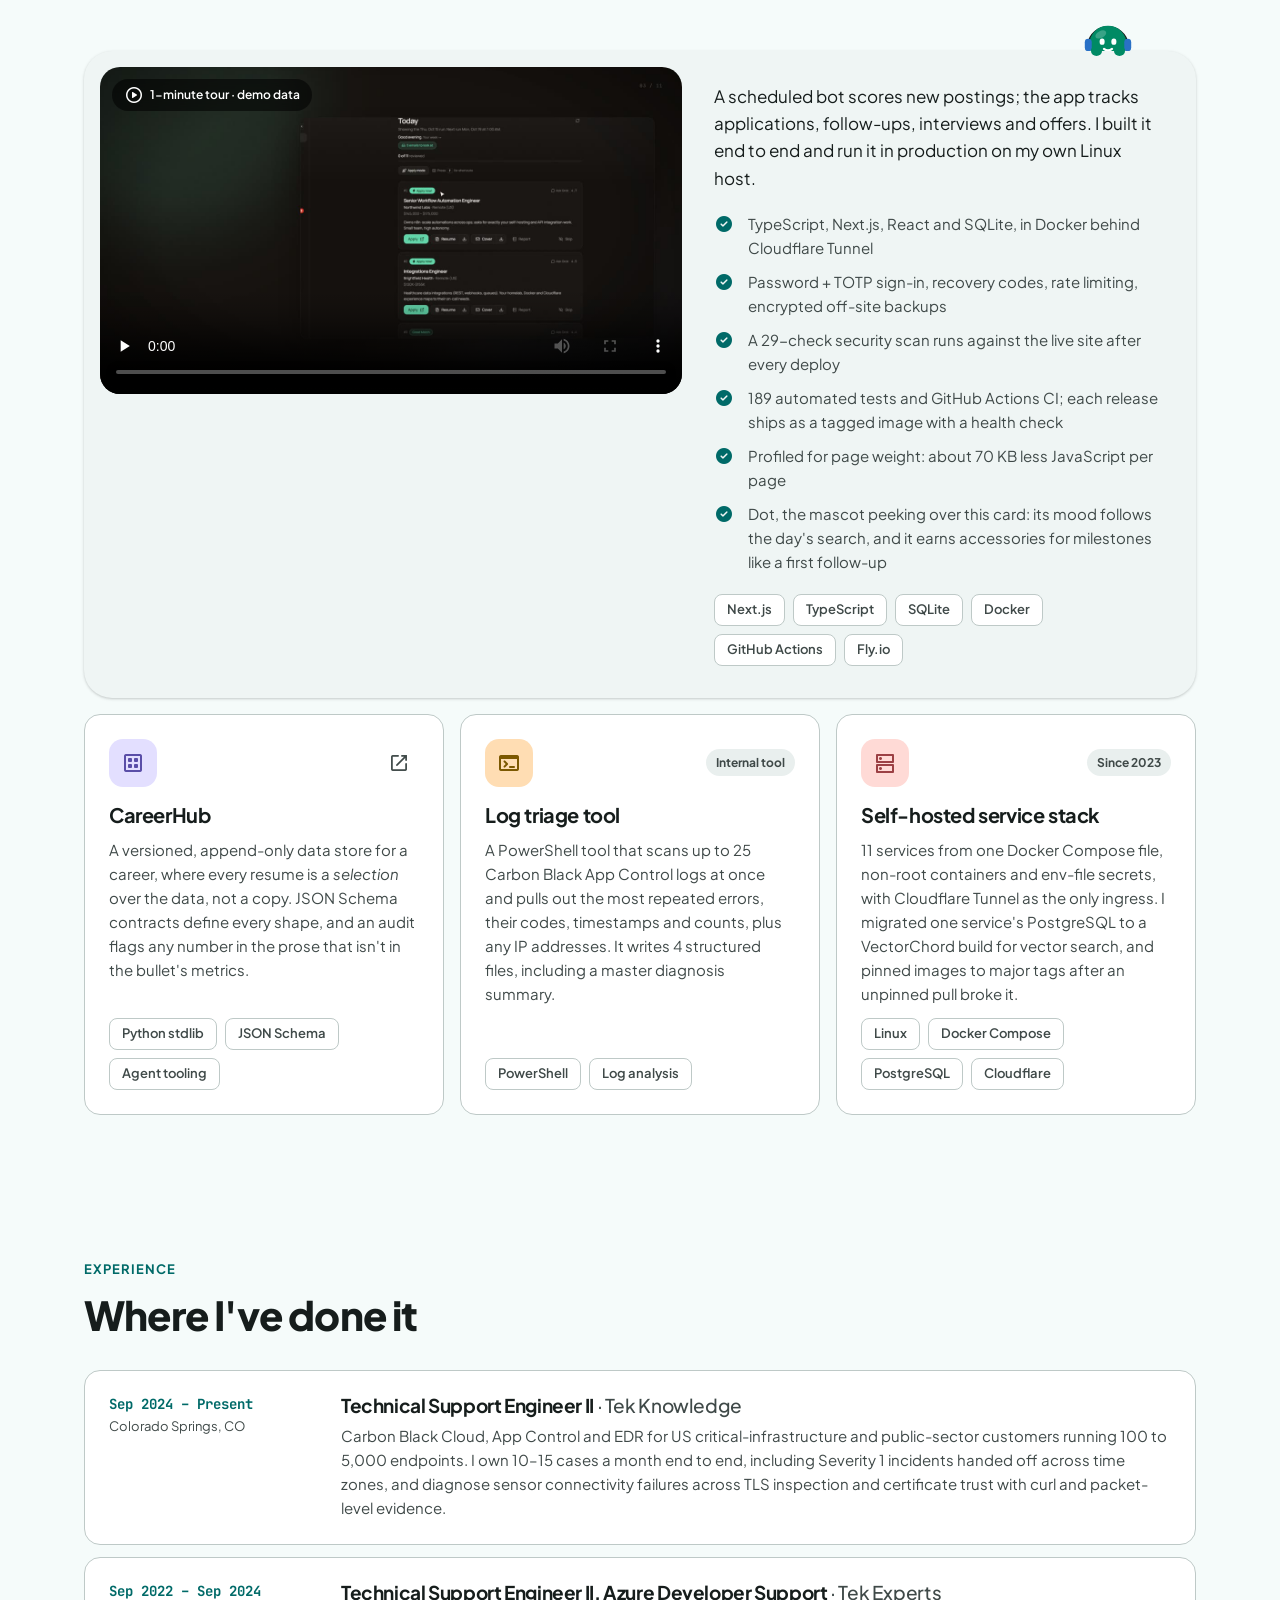
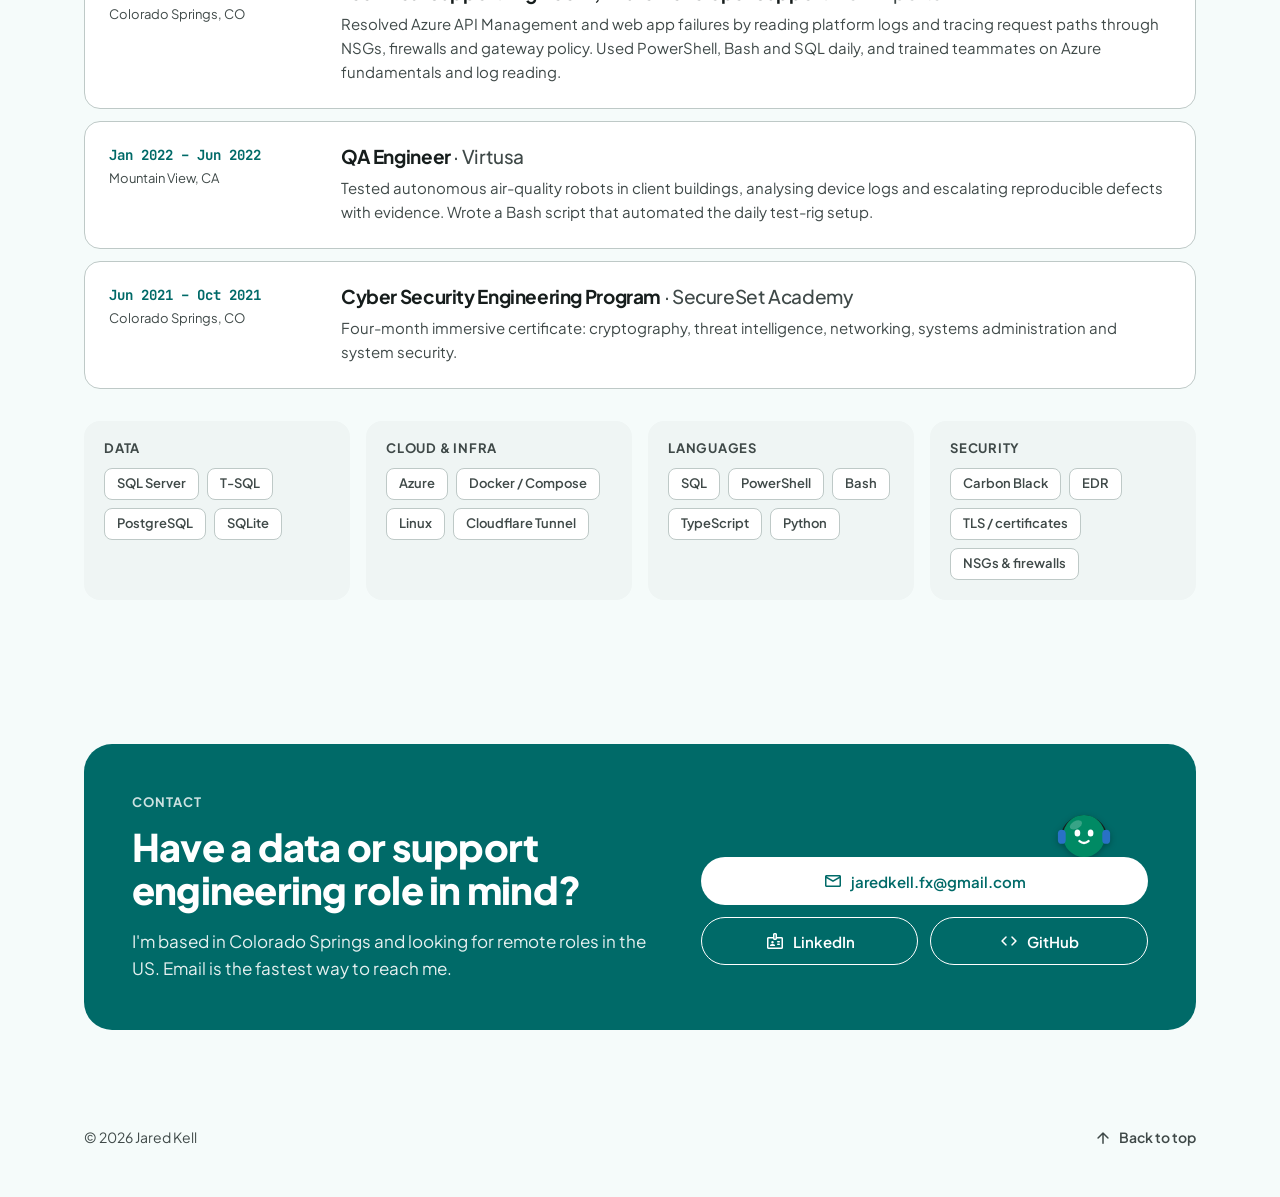
==== commit 41332550: "Say platform and data engineering in the intro Co-Authored-By: Claude Opus 5.5 <noreply@anthropic.co" ====
--- a/index.html
+++ b/index.html
@@ -4,7 +4,7 @@
   <meta charset="utf-8">
   <meta name="viewport" content="width=device-width, initial-scale=1">
   <title>Jared Kell · Support → Data Engineering</title>
-  <meta name="description" content="Jared Kell: support engineer moving into data engineering. Four years of production incidents in SQL Server, cloud networking and endpoint security, plus a self-hosted Linux stack.">
+  <meta name="description" content="Jared Kell: support engineer moving into platform and data engineering. Four years of production incidents in SQL Server, cloud networking and endpoint security, plus a self-hosted Linux stack.">
   <meta property="og:title" content="Jared Kell · Support → Data Engineering">
   <meta property="og:description" content="Production incidents by day, self-hosted infrastructure by night. Case studies, projects and contact.">
   <meta property="og:url" content="https://portfolio.jarediso.com/">
@@ -50,7 +50,7 @@
       <div class="hero__copy">
         <span class="chip chip--status"><span class="status-dot" aria-hidden="true"></span>Open to remote roles · US</span>
         <h1>I find the real root cause, then build the tool so nobody has to find it by hand again.</h1>
-        <p class="lede">Support engineer moving into data engineering. Four years resolving production incidents in SQL Server, cloud networking and endpoint security for critical-infrastructure customers, backed by a self-hosted Linux stack I design and run outside of work.</p>
+        <p class="lede">Support engineer moving into platform and data engineering. Four years resolving production incidents in SQL Server, cloud networking and endpoint security for critical-infrastructure customers, backed by a self-hosted Linux stack I design and run outside of work.</p>
         <div class="actions">
           <a class="btn btn--filled" href="#work"><span class="ms" aria-hidden="true">arrow_downward</span>See the work</a>
           <a class="btn btn--tonal js-email" href="#contact" data-u="xf.llekderaj" data-d="moc.liamg"><span class="ms" aria-hidden="true">mail</span>Email me</a>
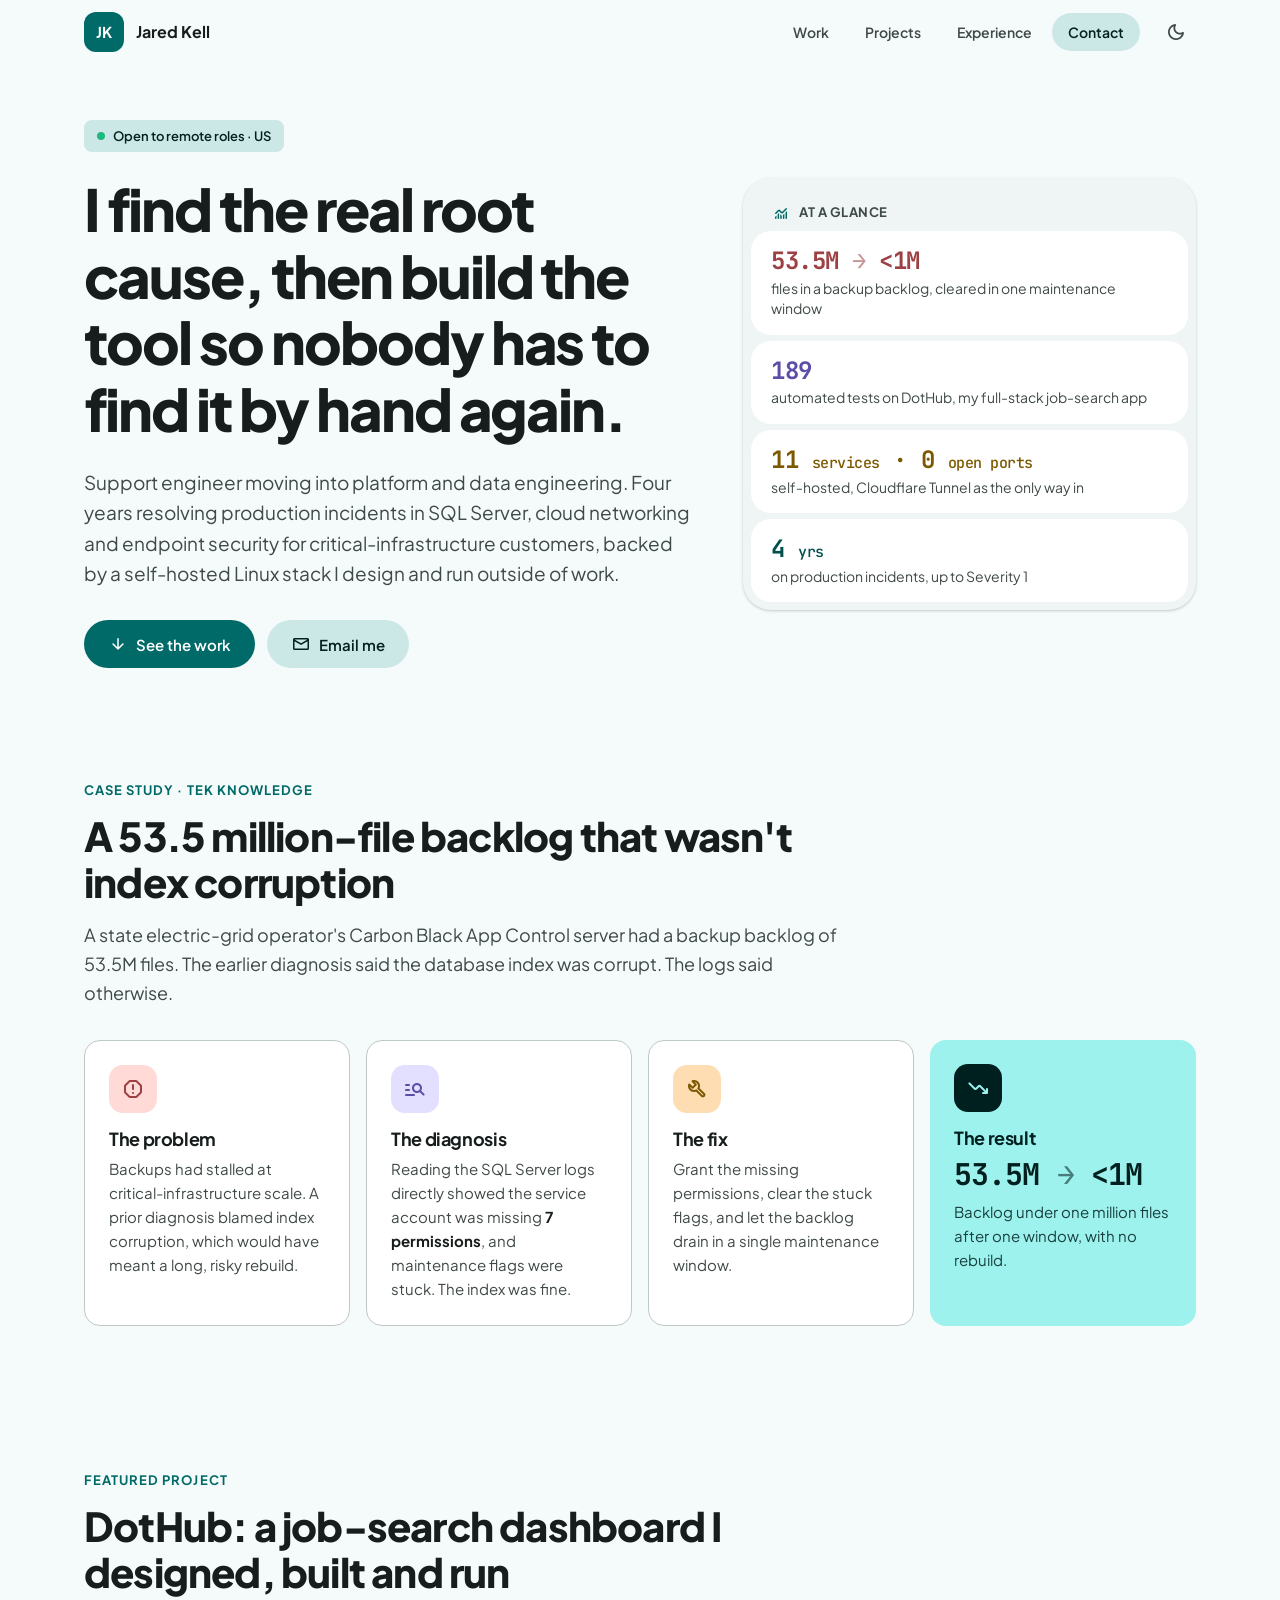
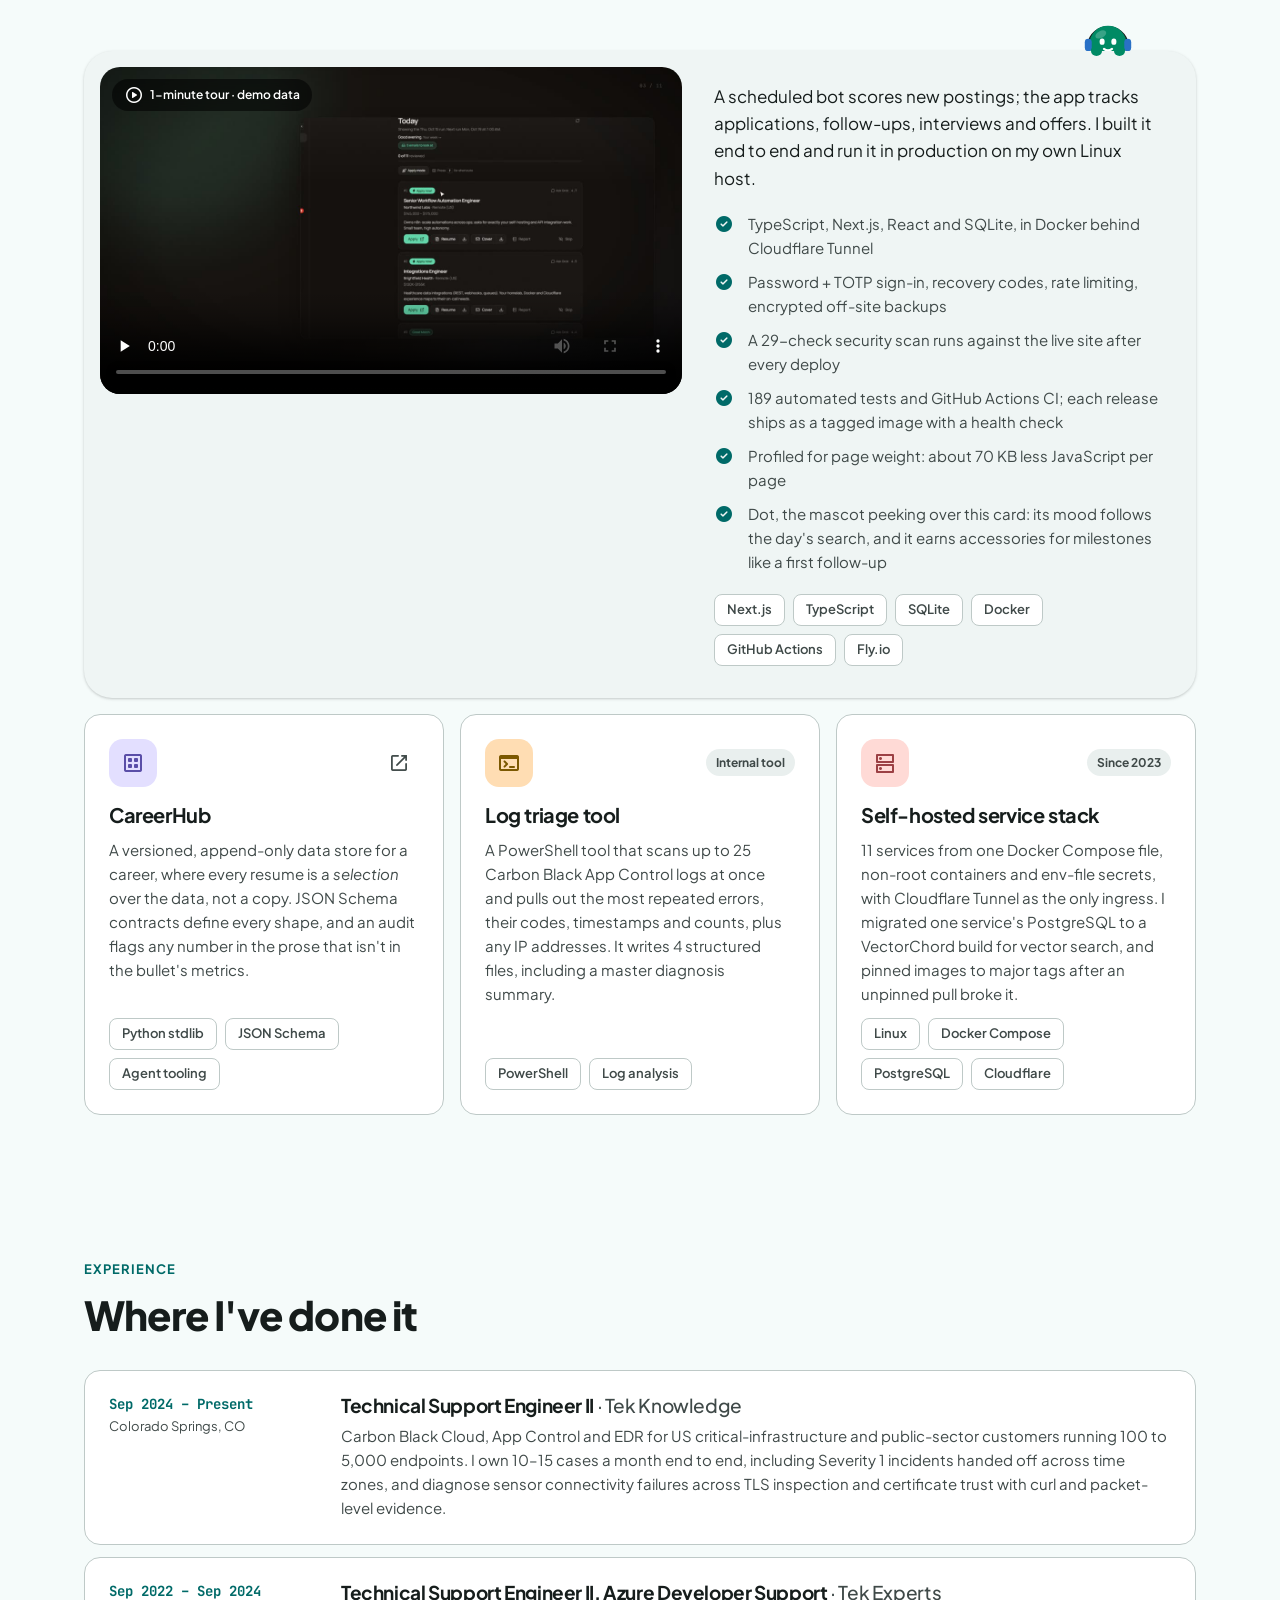
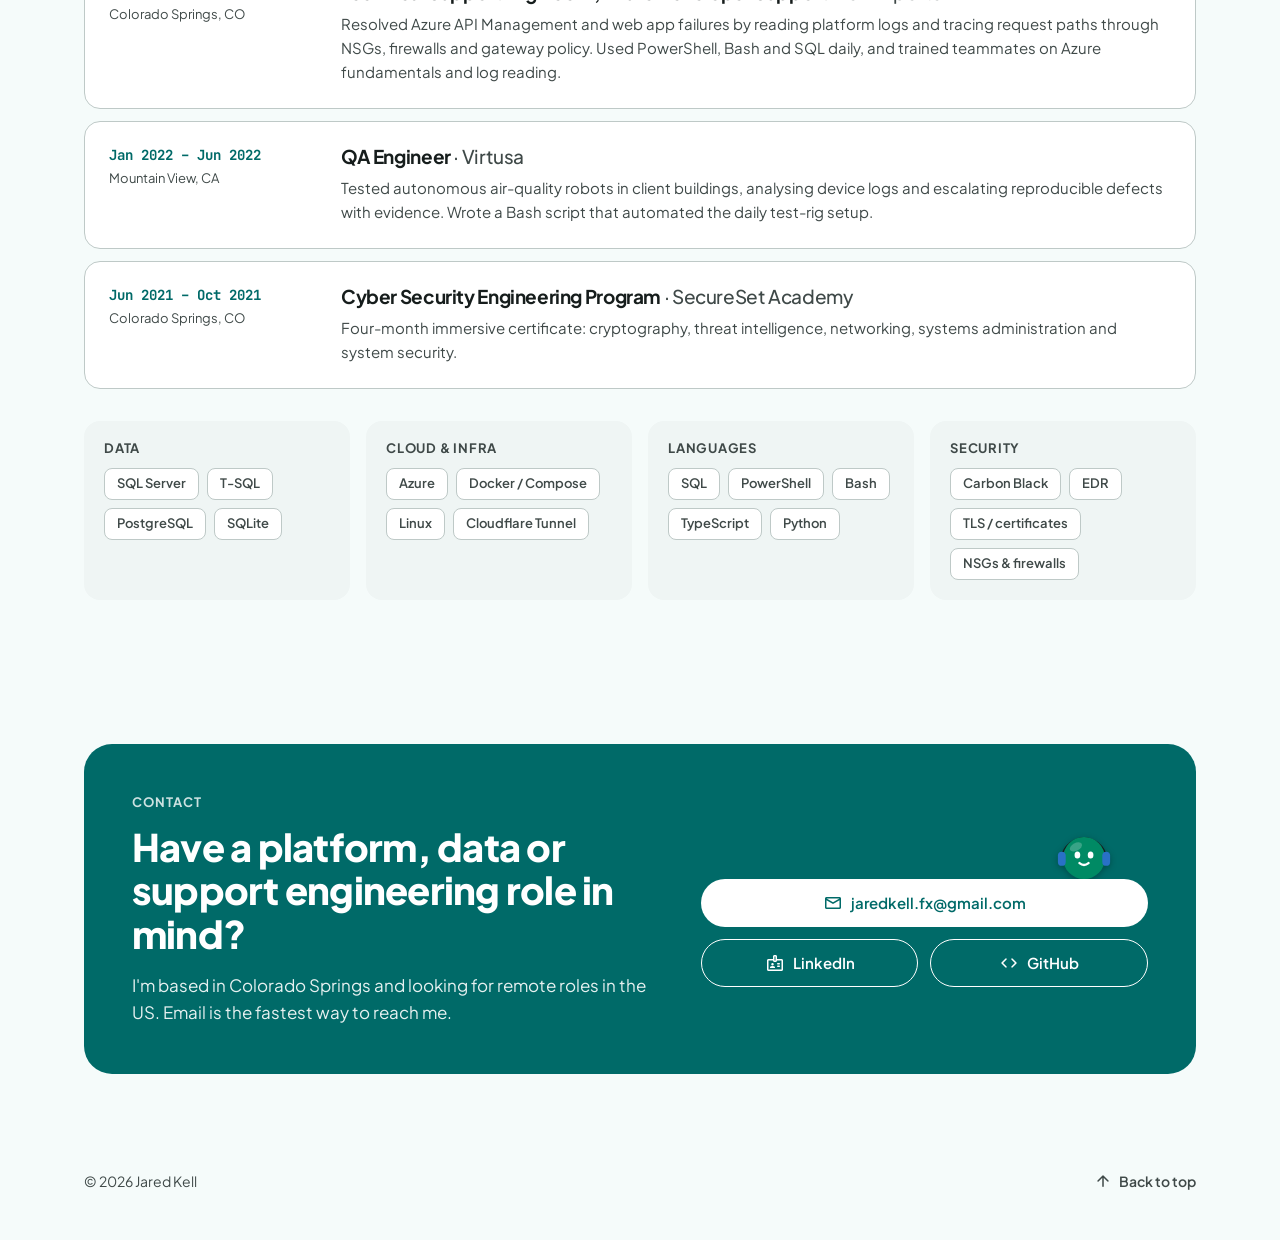
==== commit 812d02fa: "Say platform and data engineering in the title and contact heading Co-Authored-By: Claude Opus 5.5 <" ====
--- a/index.html
+++ b/index.html
@@ -3,9 +3,9 @@
 <head>
   <meta charset="utf-8">
   <meta name="viewport" content="width=device-width, initial-scale=1">
-  <title>Jared Kell · Support → Data Engineering</title>
+  <title>Jared Kell · Support → Platform &amp; Data Engineering</title>
   <meta name="description" content="Jared Kell: support engineer moving into platform and data engineering. Four years of production incidents in SQL Server, cloud networking and endpoint security, plus a self-hosted Linux stack.">
-  <meta property="og:title" content="Jared Kell · Support → Data Engineering">
+  <meta property="og:title" content="Jared Kell · Support → Platform &amp; Data Engineering">
   <meta property="og:description" content="Production incidents by day, self-hosted infrastructure by night. Case studies, projects and contact.">
   <meta property="og:url" content="https://portfolio.jarediso.com/">
   <meta property="og:image" content="https://portfolio.jarediso.com/assets/dothub-poster.jpg">
@@ -240,7 +240,7 @@
       <div class="contact card card--primary reveal">
         <div>
           <p class="overline">Contact</p>
-          <h2>Have a data or support engineering role in mind?</h2>
+          <h2>Have a platform, data or support engineering role in mind?</h2>
           <p>I'm based in Colorado Springs and looking for remote roles in the US. Email is the fastest way to reach me.</p>
         </div>
         <div class="contact__actions">
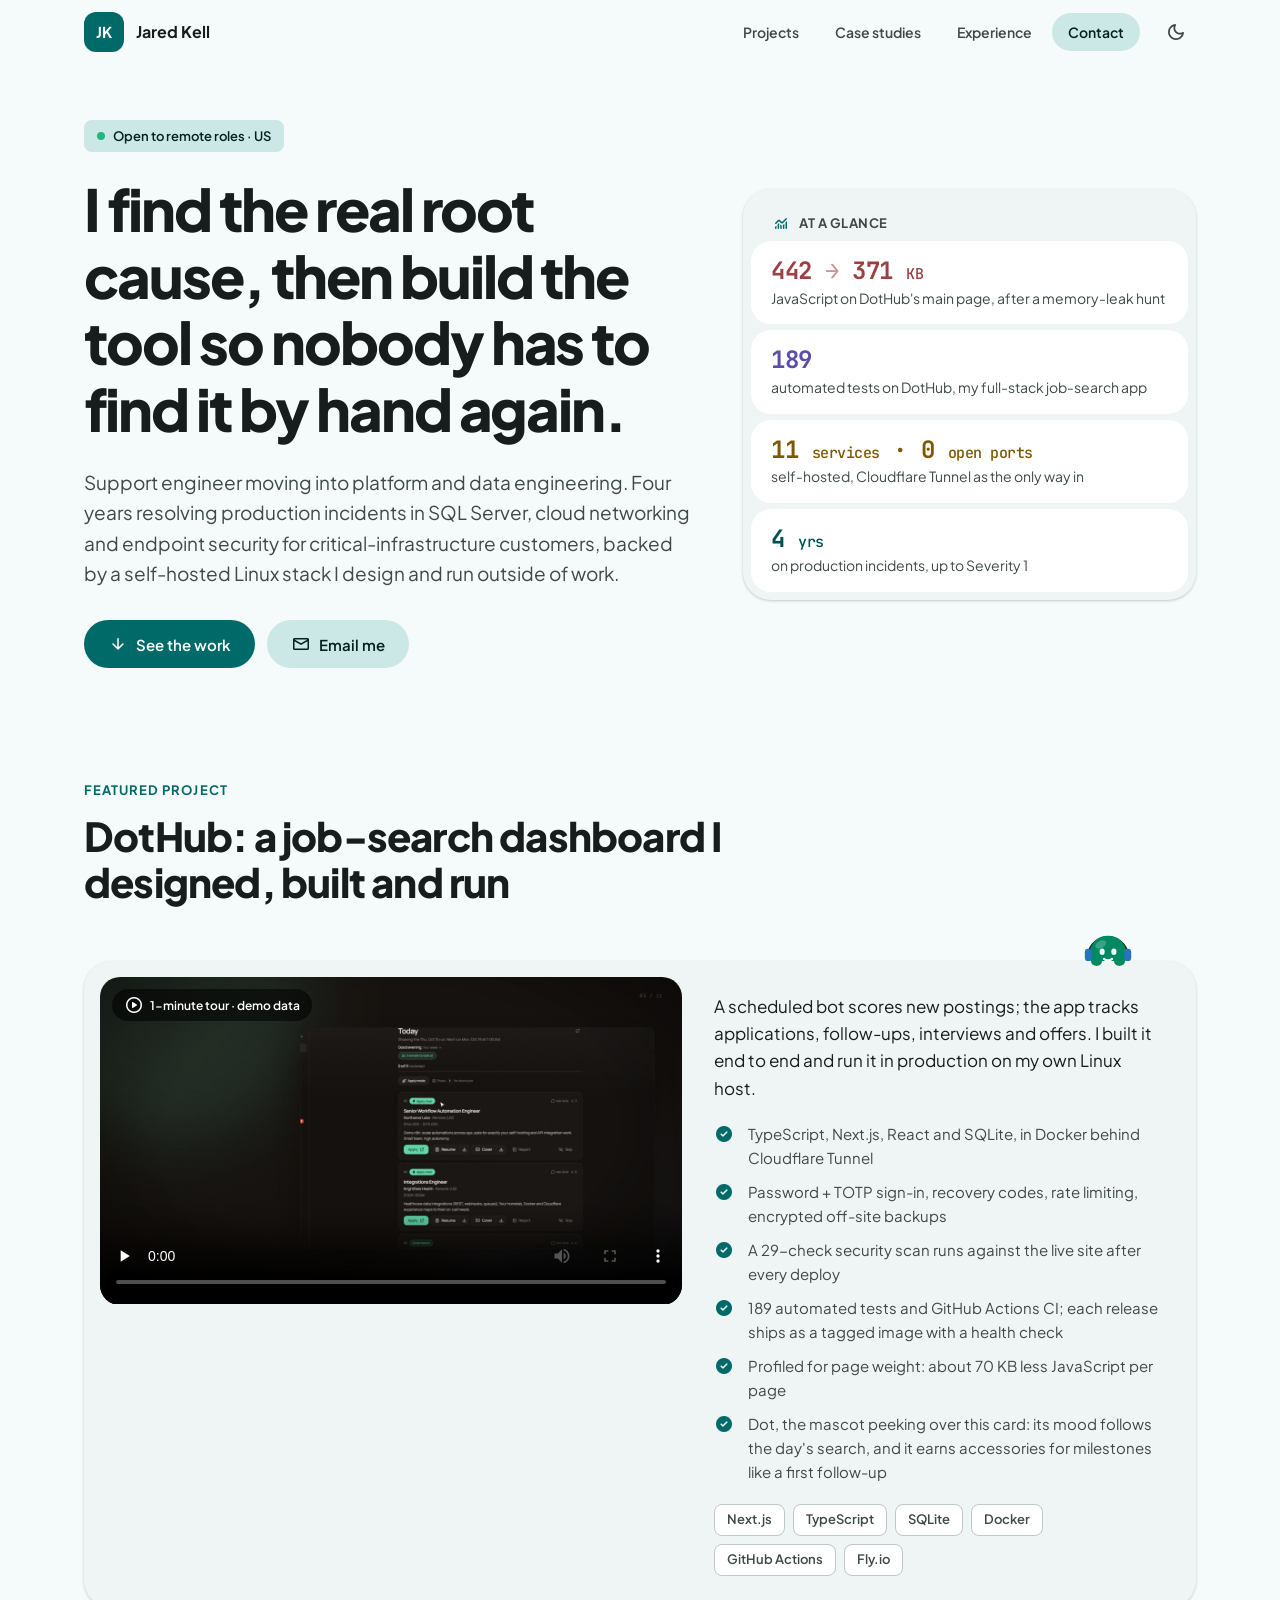
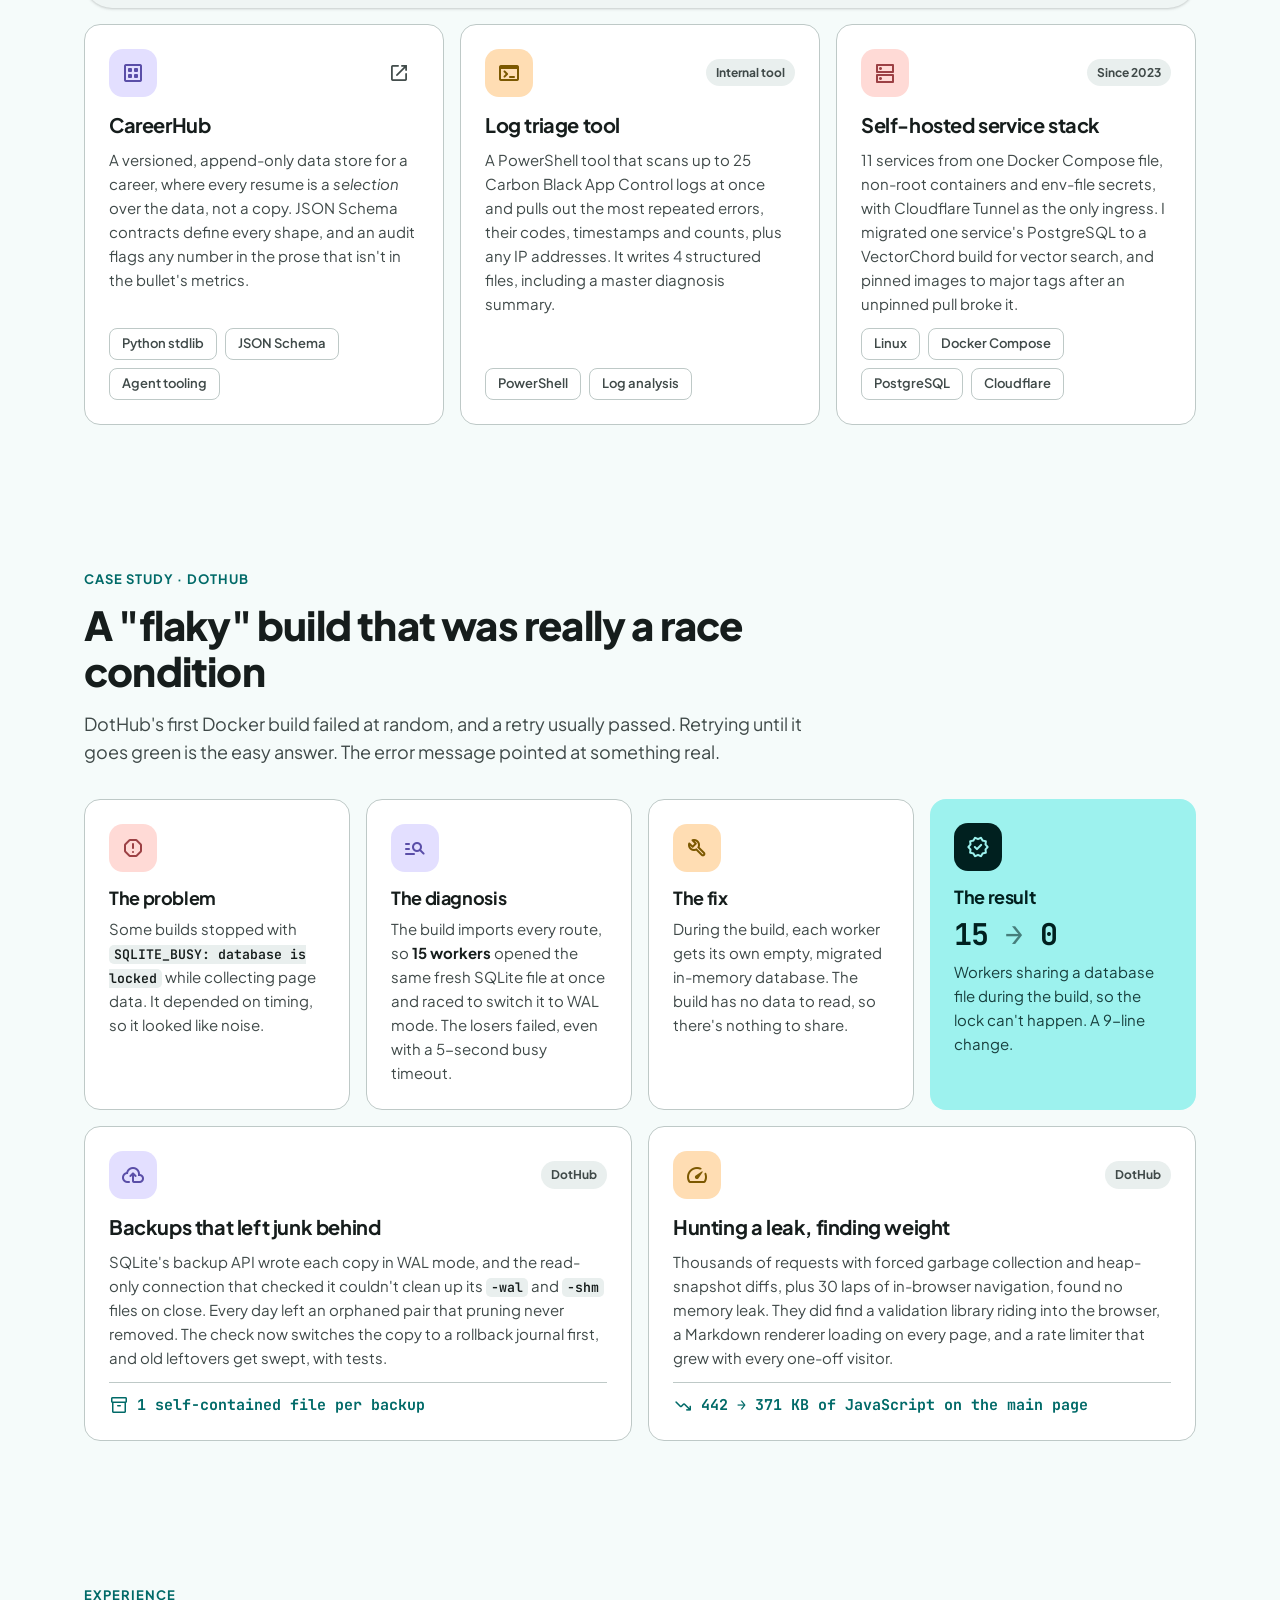
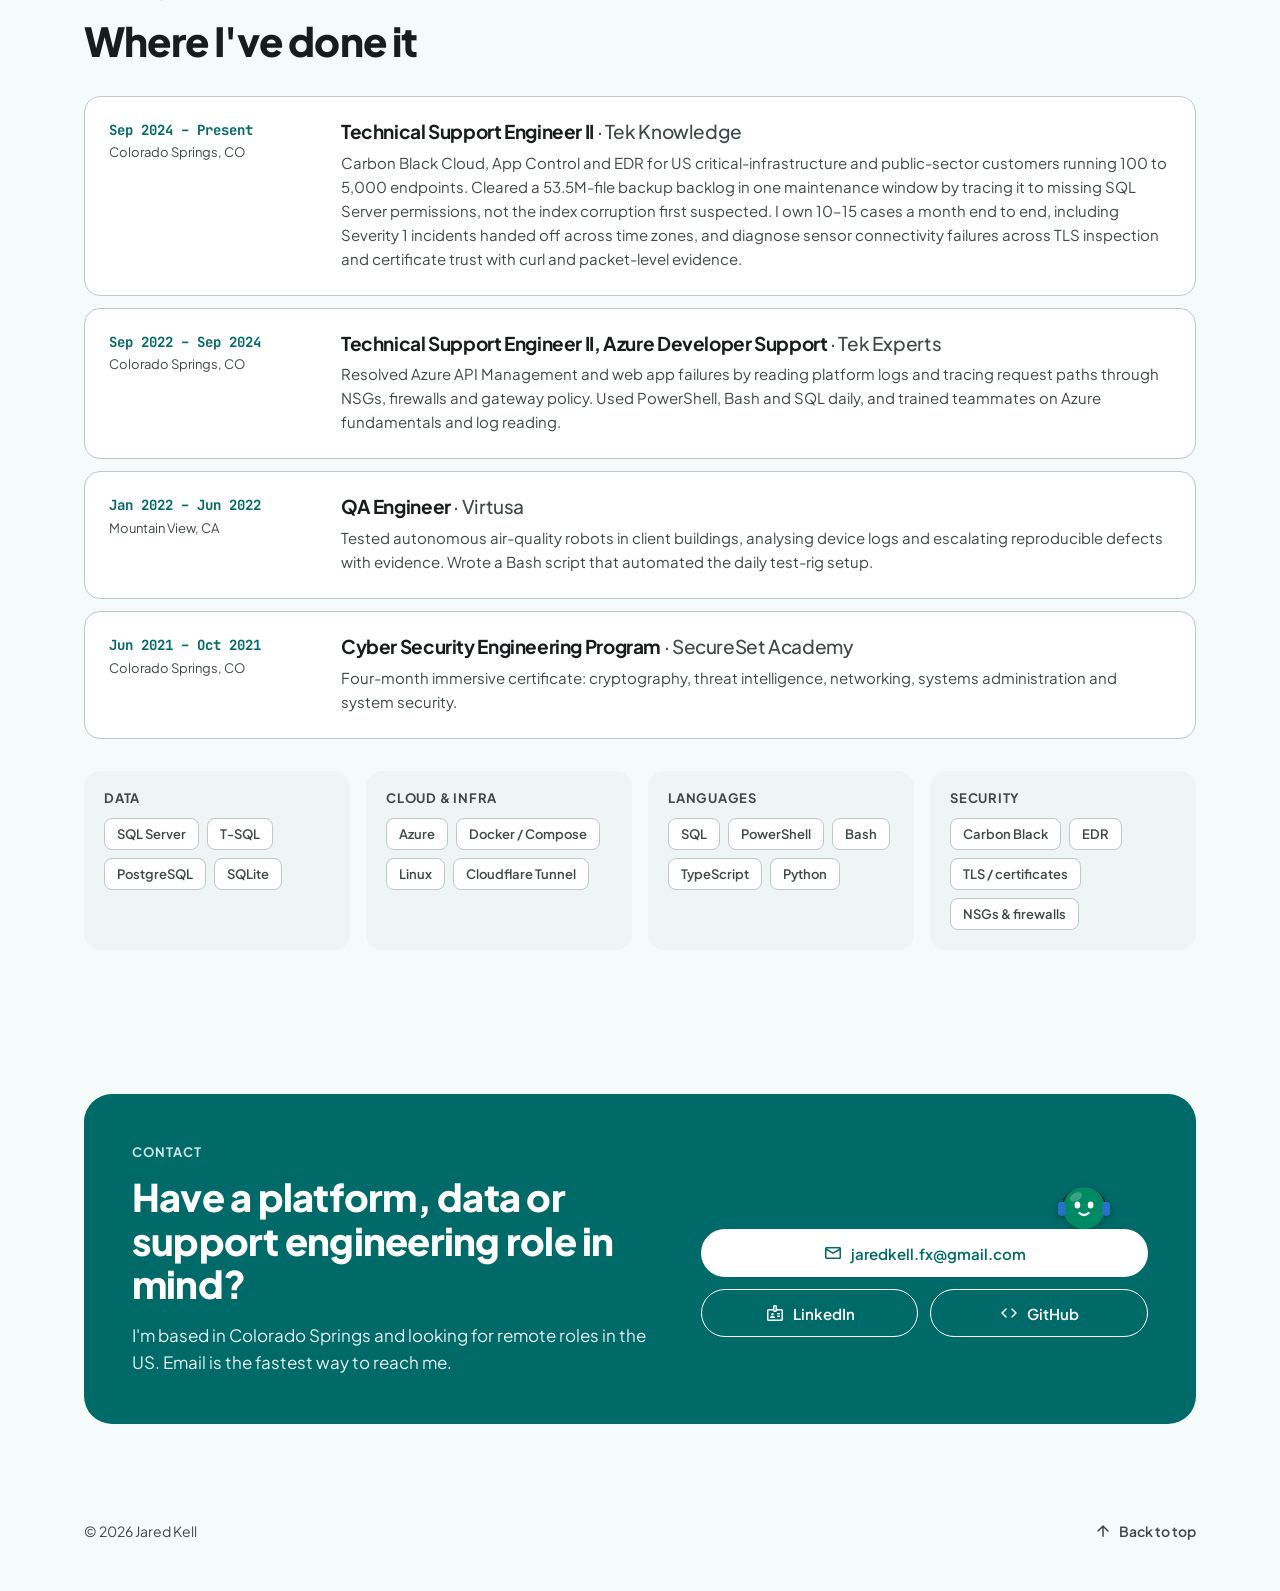
==== commit 81596ff6: "Lead with DotHub case studies instead of the customer one The work case study described a critical-i" ====
--- a/index.html
+++ b/index.html
@@ -32,8 +32,8 @@
         <span class="brand__name">Jared Kell</span>
       </a>
       <nav class="nav" aria-label="Sections">
-        <a href="#work">Work</a>
         <a href="#projects">Projects</a>
+        <a href="#case-studies">Case studies</a>
         <a href="#experience">Experience</a>
         <a href="#contact">Contact</a>
       </nav>
@@ -52,7 +52,7 @@
         <h1>I find the real root cause, then build the tool so nobody has to find it by hand again.</h1>
         <p class="lede">Support engineer moving into platform and data engineering. Four years resolving production incidents in SQL Server, cloud networking and endpoint security for critical-infrastructure customers, backed by a self-hosted Linux stack I design and run outside of work.</p>
         <div class="actions">
-          <a class="btn btn--filled" href="#work"><span class="ms" aria-hidden="true">arrow_downward</span>See the work</a>
+          <a class="btn btn--filled" href="#projects"><span class="ms" aria-hidden="true">arrow_downward</span>See the work</a>
           <a class="btn btn--tonal js-email" href="#contact" data-u="xf.llekderaj" data-d="moc.liamg"><span class="ms" aria-hidden="true">mail</span>Email me</a>
         </div>
       </div>
@@ -64,8 +64,8 @@
         </div>
         <ul class="stats">
           <li>
-            <span class="stat__value">53.5M <span class="arrow">→</span> &lt;1M</span>
-            <span class="stat__label">files in a backup backlog, cleared in one maintenance window</span>
+            <span class="stat__value">442 <span class="arrow">→</span> 371 <span class="stat__unit">KB</span></span>
+            <span class="stat__label">JavaScript on DotHub's main page, after a memory-leak hunt</span>
           </li>
           <li>
             <span class="stat__value">189</span>
@@ -83,39 +83,6 @@
       </aside>
     </section>
 
-    <!-- Case study -->
-    <section class="section" id="work">
-      <header class="section__head reveal">
-        <p class="overline">Case study · Tek Knowledge</p>
-        <h2>A 53.5 million-file backlog that wasn't index corruption</h2>
-        <p class="section__sub">A state electric-grid operator's Carbon Black App Control server had a backup backlog of 53.5M files. The earlier diagnosis said the database index was corrupt. The logs said otherwise.</p>
-      </header>
-
-      <ol class="steps">
-        <li class="card card--outlined step reveal">
-          <span class="step__icon tone-a"><span class="ms" aria-hidden="true">report</span></span>
-          <h3>The problem</h3>
-          <p>Backups had stalled at critical-infrastructure scale. A prior diagnosis blamed index corruption, which would have meant a long, risky rebuild.</p>
-        </li>
-        <li class="card card--outlined step reveal">
-          <span class="step__icon tone-b"><span class="ms" aria-hidden="true">manage_search</span></span>
-          <h3>The diagnosis</h3>
-          <p>Reading the SQL Server logs directly showed the service account was missing <strong>7 permissions</strong>, and maintenance flags were stuck. The index was fine.</p>
-        </li>
-        <li class="card card--outlined step reveal">
-          <span class="step__icon tone-c"><span class="ms" aria-hidden="true">build</span></span>
-          <h3>The fix</h3>
-          <p>Grant the missing permissions, clear the stuck flags, and let the backlog drain in a single maintenance window.</p>
-        </li>
-        <li class="card card--filled step step--result reveal">
-          <span class="step__icon tone-d"><span class="ms" aria-hidden="true">trending_down</span></span>
-          <h3>The result</h3>
-          <p class="big-metric">53.5M <span class="arrow">→</span> &lt;1M</p>
-          <p>Backlog under one million files after one window, with no rebuild.</p>
-        </li>
-      </ol>
-    </section>
-
     <!-- Featured project -->
     <section class="section" id="projects">
       <header class="section__head reveal">
@@ -197,6 +164,61 @@
       </div>
     </section>
 
+    <!-- Case studies -->
+    <section class="section" id="case-studies">
+      <header class="section__head reveal">
+        <p class="overline">Case study · DotHub</p>
+        <h2>A "flaky" build that was really a race condition</h2>
+        <p class="section__sub">DotHub's first Docker build failed at random, and a retry usually passed. Retrying until it goes green is the easy answer. The error message pointed at something real.</p>
+      </header>
+
+      <ol class="steps">
+        <li class="card card--outlined step reveal">
+          <span class="step__icon tone-a"><span class="ms" aria-hidden="true">report</span></span>
+          <h3>The problem</h3>
+          <p>Some builds stopped with <code>SQLITE_BUSY: database is locked</code> while collecting page data. It depended on timing, so it looked like noise.</p>
+        </li>
+        <li class="card card--outlined step reveal">
+          <span class="step__icon tone-b"><span class="ms" aria-hidden="true">manage_search</span></span>
+          <h3>The diagnosis</h3>
+          <p>The build imports every route, so <strong>15 workers</strong> opened the same fresh SQLite file at once and raced to switch it to WAL mode. The losers failed, even with a 5-second busy timeout.</p>
+        </li>
+        <li class="card card--outlined step reveal">
+          <span class="step__icon tone-c"><span class="ms" aria-hidden="true">build</span></span>
+          <h3>The fix</h3>
+          <p>During the build, each worker gets its own empty, migrated in-memory database. The build has no data to read, so there's nothing to share.</p>
+        </li>
+        <li class="card card--filled step step--result reveal">
+          <span class="step__icon tone-d"><span class="ms" aria-hidden="true">verified</span></span>
+          <h3>The result</h3>
+          <p class="big-metric">15 <span class="arrow">→</span> 0</p>
+          <p>Workers sharing a database file during the build, so the lock can't happen. A 9-line change.</p>
+        </li>
+      </ol>
+
+      <div class="minis">
+        <article class="card card--outlined mini reveal">
+          <div class="project__top">
+            <span class="step__icon tone-b"><span class="ms" aria-hidden="true">backup</span></span>
+            <span class="tag">DotHub</span>
+          </div>
+          <h3>Backups that left junk behind</h3>
+          <p>SQLite's backup API wrote each copy in WAL mode, and the read-only connection that checked it couldn't clean up its <code class="nowrap">-wal</code> and <code class="nowrap">-shm</code> files on close. Every day left an orphaned pair that pruning never removed. The check now switches the copy to a rollback journal first, and old leftovers get swept, with tests.</p>
+          <p class="mini__metric"><span class="ms" aria-hidden="true">inventory_2</span>1 self-contained file per backup</p>
+        </article>
+
+        <article class="card card--outlined mini reveal">
+          <div class="project__top">
+            <span class="step__icon tone-c"><span class="ms" aria-hidden="true">speed</span></span>
+            <span class="tag">DotHub</span>
+          </div>
+          <h3>Hunting a leak, finding weight</h3>
+          <p>Thousands of requests with forced garbage collection and heap-snapshot diffs, plus 30 laps of in-browser navigation, found no memory leak. They did find a validation library riding into the browser, a Markdown renderer loading on every page, and a rate limiter that grew with every one-off visitor.</p>
+          <p class="mini__metric"><span class="ms" aria-hidden="true">trending_down</span>442 → 371 KB of JavaScript on the main page</p>
+        </article>
+      </div>
+    </section>
+
     <!-- Experience -->
     <section class="section" id="experience">
       <header class="section__head reveal">
@@ -208,7 +230,7 @@
         <article class="card card--outlined role reveal">
           <div class="role__meta"><span class="role__when">Sep 2024 – Present</span><span class="role__where">Colorado Springs, CO</span></div>
           <h3>Technical Support Engineer II <span class="at">· Tek Knowledge</span></h3>
-          <p>Carbon Black Cloud, App Control and EDR for US critical-infrastructure and public-sector customers running 100 to 5,000 endpoints. I own 10–15 cases a month end to end, including Severity 1 incidents handed off across time zones, and diagnose sensor connectivity failures across TLS inspection and certificate trust with curl and packet-level evidence.</p>
+          <p>Carbon Black Cloud, App Control and EDR for US critical-infrastructure and public-sector customers running 100 to 5,000 endpoints. Cleared a 53.5M-file backup backlog in one maintenance window by tracing it to missing SQL Server permissions, not the index corruption first suspected. I own 10–15 cases a month end to end, including Severity 1 incidents handed off across time zones, and diagnose sensor connectivity failures across TLS inspection and certificate trust with curl and packet-level evidence.</p>
         </article>
         <article class="card card--outlined role reveal">
           <div class="role__meta"><span class="role__when">Sep 2022 – Sep 2024</span><span class="role__where">Colorado Springs, CO</span></div>
--- a/styles.css
+++ b/styles.css
@@ -331,6 +331,24 @@
 .step--result p { color: inherit; opacity: .85; }
 .step--result .step__icon { background: var(--on-primary-container); color: var(--primary-container); }
 .step .big-metric { font: 700 30px/1.2 var(--mono); margin-bottom: 8px; opacity: 1; letter-spacing: -0.03em; }
+
+.step code, .mini code {
+  font: 600 .88em/1.4 var(--mono);
+  background: var(--surface-2); color: var(--on-surface);
+  padding: 1px 5px; border-radius: 5px;
+}
+code.nowrap { white-space: nowrap; }
+
+/* Smaller case studies under the lead one */
+.minis { display: grid; grid-template-columns: repeat(2, minmax(0, 1fr)); gap: 16px; margin-top: 16px; }
+.mini { display: flex; flex-direction: column; gap: 12px; }
+.mini h3 { font-size: 20px; font-weight: 700; }
+.mini > p:not(.mini__metric) { color: var(--on-surface-variant); font-size: 15px; flex: 1; }
+.mini__metric {
+  display: flex; align-items: center; gap: 8px;
+  font: 700 15px/1.4 var(--mono); color: var(--primary);
+  padding-top: 12px; border-top: 1px solid var(--outline-variant);
+}
 
 /* Feature */
 .feature {
@@ -475,7 +493,7 @@
 /* Responsive */
 @media (max-width: 1000px) {
   .steps { grid-template-columns: repeat(2, minmax(0, 1fr)); }
-  .grid { grid-template-columns: 1fr; }
+  .grid, .minis { grid-template-columns: 1fr; }
   .feature { grid-template-columns: 1fr; }
   .feature__body { padding: 8px; }
   .skills { grid-template-columns: repeat(2, minmax(0, 1fr)); }
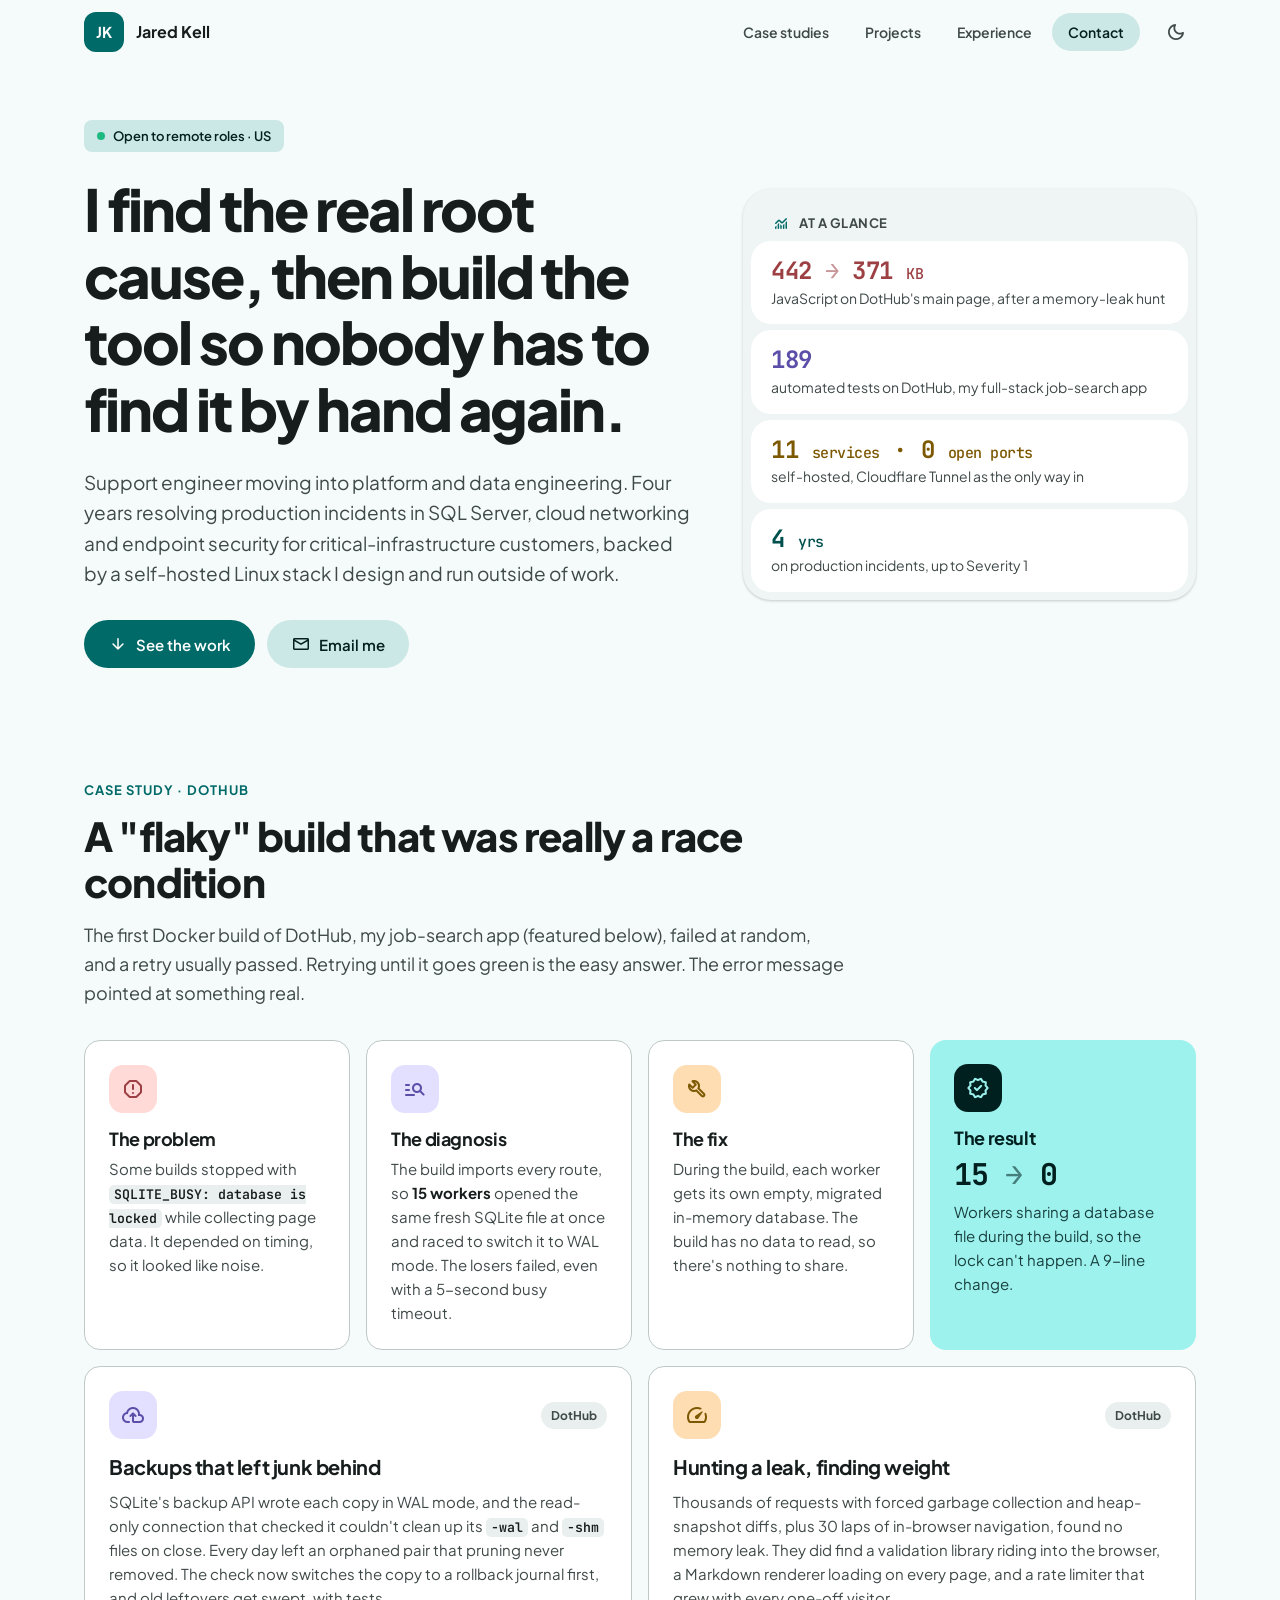
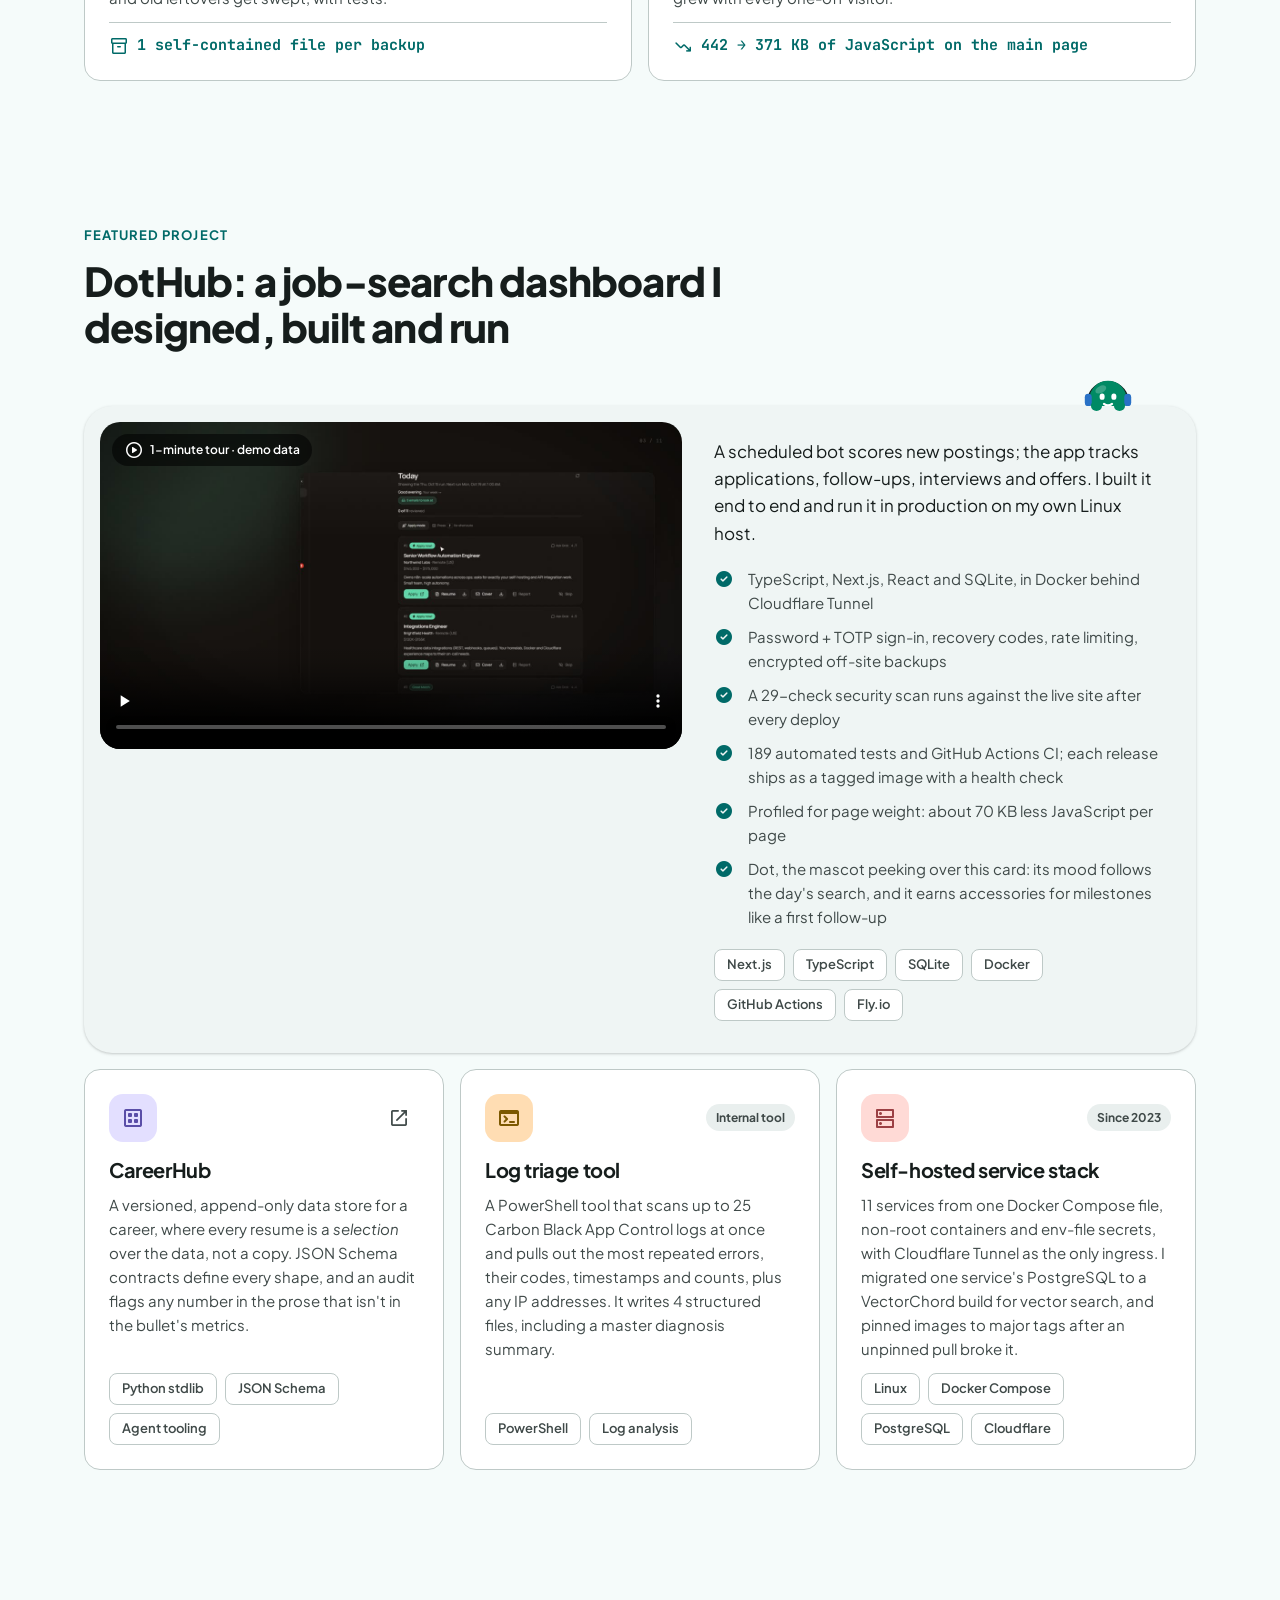
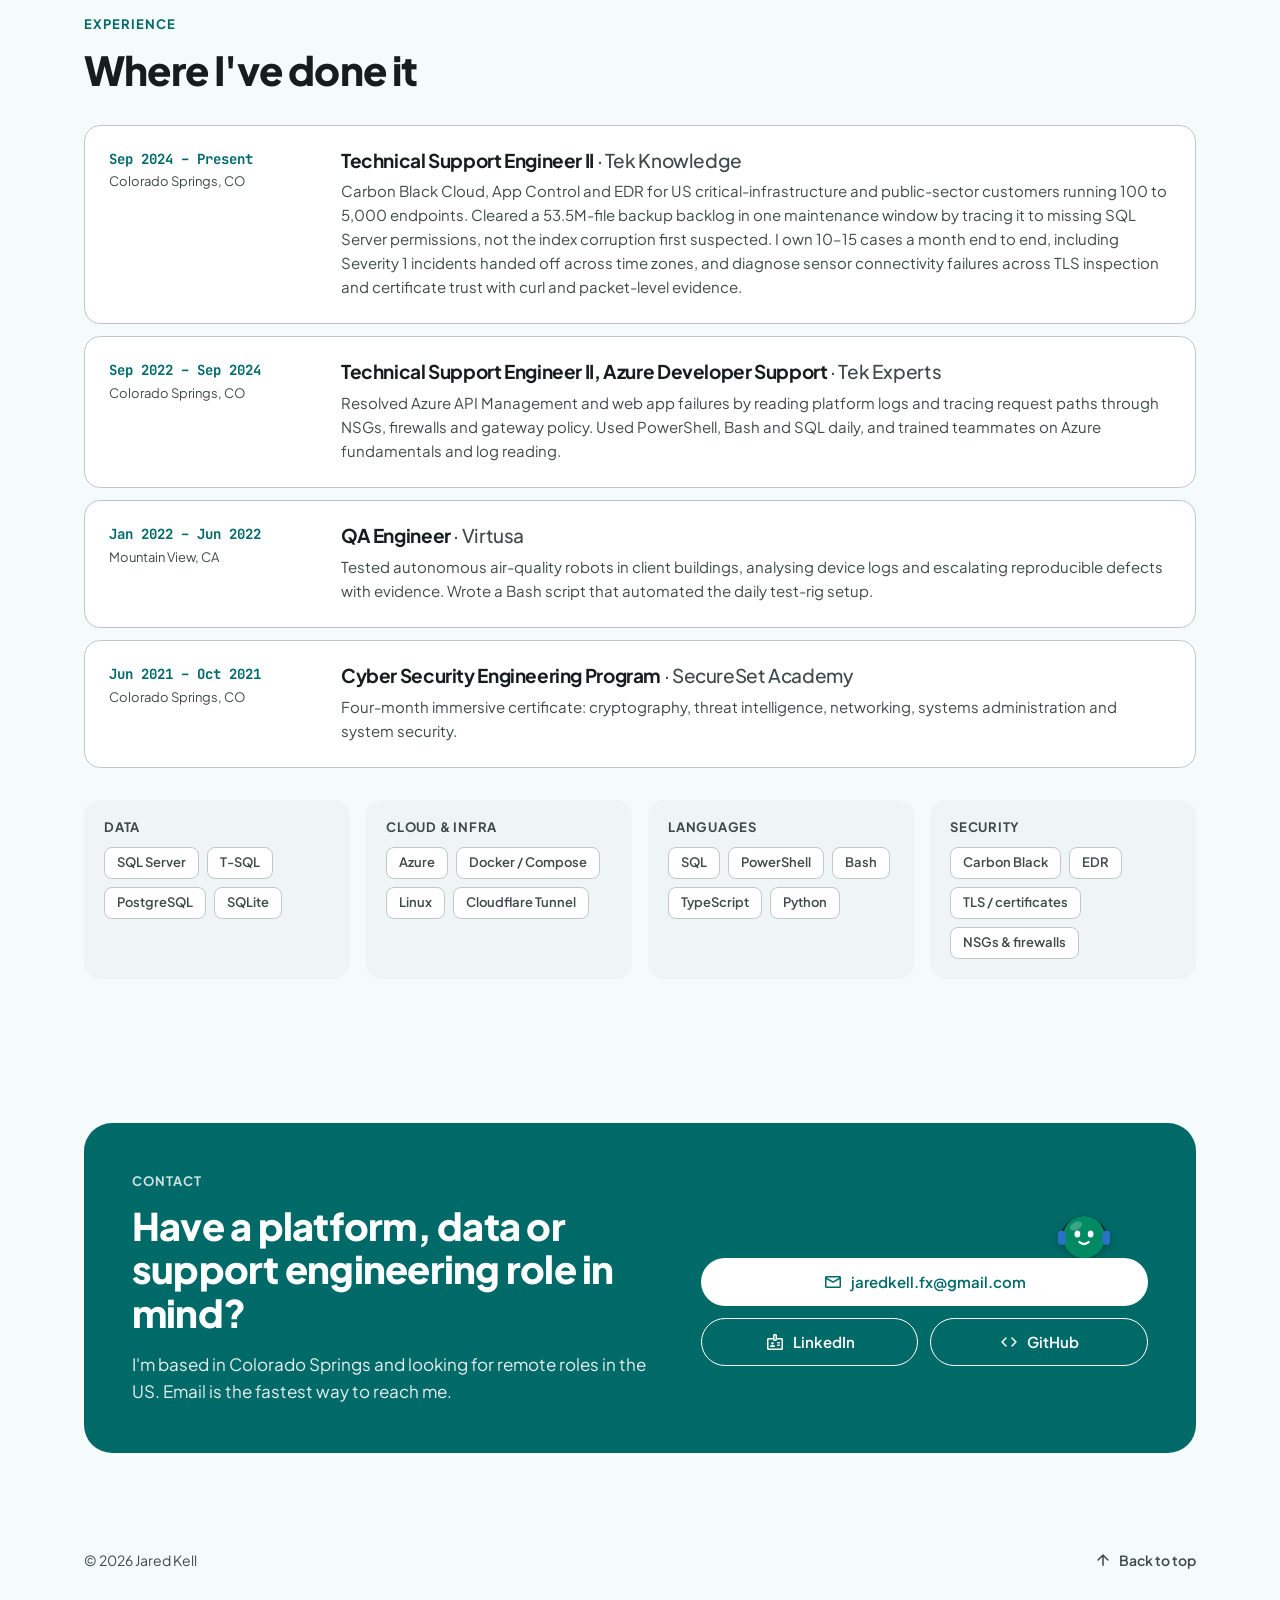
==== commit d4411cf0: "Put the case studies above the featured project Nav and the hero's See the work button follow the ne" ====
--- a/index.html
+++ b/index.html
@@ -32,8 +32,8 @@
         <span class="brand__name">Jared Kell</span>
       </a>
       <nav class="nav" aria-label="Sections">
+        <a href="#case-studies">Case studies</a>
         <a href="#projects">Projects</a>
-        <a href="#case-studies">Case studies</a>
         <a href="#experience">Experience</a>
         <a href="#contact">Contact</a>
       </nav>
@@ -52,7 +52,7 @@
         <h1>I find the real root cause, then build the tool so nobody has to find it by hand again.</h1>
         <p class="lede">Support engineer moving into platform and data engineering. Four years resolving production incidents in SQL Server, cloud networking and endpoint security for critical-infrastructure customers, backed by a self-hosted Linux stack I design and run outside of work.</p>
         <div class="actions">
-          <a class="btn btn--filled" href="#projects"><span class="ms" aria-hidden="true">arrow_downward</span>See the work</a>
+          <a class="btn btn--filled" href="#case-studies"><span class="ms" aria-hidden="true">arrow_downward</span>See the work</a>
           <a class="btn btn--tonal js-email" href="#contact" data-u="xf.llekderaj" data-d="moc.liamg"><span class="ms" aria-hidden="true">mail</span>Email me</a>
         </div>
       </div>
@@ -83,93 +83,12 @@
       </aside>
     </section>
 
-    <!-- Featured project -->
-    <section class="section" id="projects">
-      <header class="section__head reveal">
-        <p class="overline">Featured project</p>
-        <h2>DotHub: a job-search dashboard I designed, built and run</h2>
-      </header>
-
-      <article class="feature card card--elevated reveal">
-        <div class="dot-peek" aria-hidden="true">
-          <div class="dot-peek__clip">
-            <svg class="dot" viewBox="0 0 48 48" data-mood="calm">
-              <g class="dot-char">
-                <path class="dot-headphones dot-band" d="M9.6 27.5 A14.6 14.6 0 0 1 38.4 27.5"/>
-                <circle class="dot-body" cx="24" cy="28" r="14"/>
-                <ellipse class="dot-shine" cx="18.6" cy="20.6" rx="4.4" ry="2.6" transform="rotate(-28 18.6 20.6)"/>
-                <g class="face face--calm">
-                  <g class="dot-eyes"><ellipse class="dot-ink" cx="19.6" cy="26" rx="1.9" ry="2.4"/><ellipse class="dot-ink" cx="28.4" cy="26" rx="1.9" ry="2.4"/></g>
-                  <path class="dot-line" d="M21 31.4 q3 2.4 6 0"/>
-                </g>
-                <g class="dot-headphones dot-cups"><rect x="6.6" y="23.8" width="5.2" height="9.4" rx="2.6"/><rect x="36.2" y="23.8" width="5.2" height="9.4" rx="2.6"/></g>
-              </g>
-            </svg>
-          </div>
-          <span class="dot-paw"></span><span class="dot-paw dot-paw--r"></span>
-        </div>
-        <div class="feature__media">
-          <video controls preload="none" playsinline poster="assets/dothub-poster.jpg" aria-label="One-minute tour of DotHub, running on demo data">
-            <source src="assets/dothub-tour.mp4" type="video/mp4">
-          </video>
-          <span class="media__caption"><span class="ms" aria-hidden="true">play_circle</span>1-minute tour · demo data</span>
-        </div>
-        <div class="feature__body">
-          <p>A scheduled bot scores new postings; the app tracks applications, follow-ups, interviews and offers. I built it end to end and run it in production on my own Linux host.</p>
-          <ul class="checks">
-            <li><span class="ms" aria-hidden="true">check_circle</span>TypeScript, Next.js, React and SQLite, in Docker behind Cloudflare Tunnel</li>
-            <li><span class="ms" aria-hidden="true">check_circle</span>Password + TOTP sign-in, recovery codes, rate limiting, encrypted off-site backups</li>
-            <li><span class="ms" aria-hidden="true">check_circle</span>A 29-check security scan runs against the live site after every deploy</li>
-            <li><span class="ms" aria-hidden="true">check_circle</span>189 automated tests and GitHub Actions CI; each release ships as a tagged image with a health check</li>
-            <li><span class="ms" aria-hidden="true">check_circle</span>Profiled for page weight: about 70 KB less JavaScript per page</li>
-            <li><span class="ms" aria-hidden="true">check_circle</span>Dot, the mascot peeking over this card: its mood follows the day's search, and it earns accessories for milestones like a first follow-up</li>
-          </ul>
-          <div class="chips">
-            <span class="chip">Next.js</span><span class="chip">TypeScript</span><span class="chip">SQLite</span><span class="chip">Docker</span><span class="chip">GitHub Actions</span><span class="chip">Fly.io</span>
-          </div>
-        </div>
-      </article>
-
-      <!-- More projects -->
-      <div class="grid">
-        <article class="card card--outlined project reveal">
-          <div class="project__top">
-            <span class="step__icon tone-b"><span class="ms" aria-hidden="true">dataset</span></span>
-            <a class="icon-btn" href="https://github.com/JaredKIso/CareerHub" target="_blank" rel="noopener" aria-label="CareerHub on GitHub"><span class="ms" aria-hidden="true">open_in_new</span></a>
-          </div>
-          <h3>CareerHub</h3>
-          <p>A versioned, append-only data store for a career, where every resume is a <em>selection</em> over the data, not a copy. JSON Schema contracts define every shape, and an audit flags any number in the prose that isn't in the bullet's metrics.</p>
-          <div class="chips"><span class="chip">Python stdlib</span><span class="chip">JSON Schema</span><span class="chip">Agent tooling</span></div>
-        </article>
-
-        <article class="card card--outlined project reveal">
-          <div class="project__top">
-            <span class="step__icon tone-c"><span class="ms" aria-hidden="true">terminal</span></span>
-            <span class="tag">Internal tool</span>
-          </div>
-          <h3>Log triage tool</h3>
-          <p>A PowerShell tool that scans up to 25 Carbon Black App Control logs at once and pulls out the most repeated errors, their codes, timestamps and counts, plus any IP addresses. It writes 4 structured files, including a master diagnosis summary.</p>
-          <div class="chips"><span class="chip">PowerShell</span><span class="chip">Log analysis</span></div>
-        </article>
-
-        <article class="card card--outlined project reveal">
-          <div class="project__top">
-            <span class="step__icon tone-a"><span class="ms" aria-hidden="true">dns</span></span>
-            <span class="tag">Since 2023</span>
-          </div>
-          <h3>Self-hosted service stack</h3>
-          <p>11 services from one Docker Compose file, non-root containers and env-file secrets, with Cloudflare Tunnel as the only ingress. I migrated one service's PostgreSQL to a VectorChord build for vector search, and pinned images to major tags after an unpinned pull broke it.</p>
-          <div class="chips"><span class="chip">Linux</span><span class="chip">Docker Compose</span><span class="chip">PostgreSQL</span><span class="chip">Cloudflare</span></div>
-        </article>
-      </div>
-    </section>
-
     <!-- Case studies -->
     <section class="section" id="case-studies">
       <header class="section__head reveal">
         <p class="overline">Case study · DotHub</p>
         <h2>A "flaky" build that was really a race condition</h2>
-        <p class="section__sub">DotHub's first Docker build failed at random, and a retry usually passed. Retrying until it goes green is the easy answer. The error message pointed at something real.</p>
+        <p class="section__sub">The first Docker build of DotHub, my job-search app (featured below), failed at random, and a retry usually passed. Retrying until it goes green is the easy answer. The error message pointed at something real.</p>
       </header>
 
       <ol class="steps">
@@ -219,6 +138,87 @@
       </div>
     </section>
 
+    <!-- Featured project -->
+    <section class="section" id="projects">
+      <header class="section__head reveal">
+        <p class="overline">Featured project</p>
+        <h2>DotHub: a job-search dashboard I designed, built and run</h2>
+      </header>
+
+      <article class="feature card card--elevated reveal">
+        <div class="dot-peek" aria-hidden="true">
+          <div class="dot-peek__clip">
+            <svg class="dot" viewBox="0 0 48 48" data-mood="calm">
+              <g class="dot-char">
+                <path class="dot-headphones dot-band" d="M9.6 27.5 A14.6 14.6 0 0 1 38.4 27.5"/>
+                <circle class="dot-body" cx="24" cy="28" r="14"/>
+                <ellipse class="dot-shine" cx="18.6" cy="20.6" rx="4.4" ry="2.6" transform="rotate(-28 18.6 20.6)"/>
+                <g class="face face--calm">
+                  <g class="dot-eyes"><ellipse class="dot-ink" cx="19.6" cy="26" rx="1.9" ry="2.4"/><ellipse class="dot-ink" cx="28.4" cy="26" rx="1.9" ry="2.4"/></g>
+                  <path class="dot-line" d="M21 31.4 q3 2.4 6 0"/>
+                </g>
+                <g class="dot-headphones dot-cups"><rect x="6.6" y="23.8" width="5.2" height="9.4" rx="2.6"/><rect x="36.2" y="23.8" width="5.2" height="9.4" rx="2.6"/></g>
+              </g>
+            </svg>
+          </div>
+          <span class="dot-paw"></span><span class="dot-paw dot-paw--r"></span>
+        </div>
+        <div class="feature__media">
+          <video controls preload="none" playsinline poster="assets/dothub-poster.jpg" aria-label="One-minute tour of DotHub, running on demo data">
+            <source src="assets/dothub-tour.mp4" type="video/mp4">
+          </video>
+          <span class="media__caption"><span class="ms" aria-hidden="true">play_circle</span>1-minute tour · demo data</span>
+        </div>
+        <div class="feature__body">
+          <p>A scheduled bot scores new postings; the app tracks applications, follow-ups, interviews and offers. I built it end to end and run it in production on my own Linux host.</p>
+          <ul class="checks">
+            <li><span class="ms" aria-hidden="true">check_circle</span>TypeScript, Next.js, React and SQLite, in Docker behind Cloudflare Tunnel</li>
+            <li><span class="ms" aria-hidden="true">check_circle</span>Password + TOTP sign-in, recovery codes, rate limiting, encrypted off-site backups</li>
+            <li><span class="ms" aria-hidden="true">check_circle</span>A 29-check security scan runs against the live site after every deploy</li>
+            <li><span class="ms" aria-hidden="true">check_circle</span>189 automated tests and GitHub Actions CI; each release ships as a tagged image with a health check</li>
+            <li><span class="ms" aria-hidden="true">check_circle</span>Profiled for page weight: about 70 KB less JavaScript per page</li>
+            <li><span class="ms" aria-hidden="true">check_circle</span>Dot, the mascot peeking over this card: its mood follows the day's search, and it earns accessories for milestones like a first follow-up</li>
+          </ul>
+          <div class="chips">
+            <span class="chip">Next.js</span><span class="chip">TypeScript</span><span class="chip">SQLite</span><span class="chip">Docker</span><span class="chip">GitHub Actions</span><span class="chip">Fly.io</span>
+          </div>
+        </div>
+      </article>
+
+      <!-- More projects -->
+      <div class="grid">
+        <article class="card card--outlined project reveal">
+          <div class="project__top">
+            <span class="step__icon tone-b"><span class="ms" aria-hidden="true">dataset</span></span>
+            <a class="icon-btn" href="https://github.com/JaredKIso/CareerHub" target="_blank" rel="noopener" aria-label="CareerHub on GitHub"><span class="ms" aria-hidden="true">open_in_new</span></a>
+          </div>
+          <h3>CareerHub</h3>
+          <p>A versioned, append-only data store for a career, where every resume is a <em>selection</em> over the data, not a copy. JSON Schema contracts define every shape, and an audit flags any number in the prose that isn't in the bullet's metrics.</p>
+          <div class="chips"><span class="chip">Python stdlib</span><span class="chip">JSON Schema</span><span class="chip">Agent tooling</span></div>
+        </article>
+
+        <article class="card card--outlined project reveal">
+          <div class="project__top">
+            <span class="step__icon tone-c"><span class="ms" aria-hidden="true">terminal</span></span>
+            <span class="tag">Internal tool</span>
+          </div>
+          <h3>Log triage tool</h3>
+          <p>A PowerShell tool that scans up to 25 Carbon Black App Control logs at once and pulls out the most repeated errors, their codes, timestamps and counts, plus any IP addresses. It writes 4 structured files, including a master diagnosis summary.</p>
+          <div class="chips"><span class="chip">PowerShell</span><span class="chip">Log analysis</span></div>
+        </article>
+
+        <article class="card card--outlined project reveal">
+          <div class="project__top">
+            <span class="step__icon tone-a"><span class="ms" aria-hidden="true">dns</span></span>
+            <span class="tag">Since 2023</span>
+          </div>
+          <h3>Self-hosted service stack</h3>
+          <p>11 services from one Docker Compose file, non-root containers and env-file secrets, with Cloudflare Tunnel as the only ingress. I migrated one service's PostgreSQL to a VectorChord build for vector search, and pinned images to major tags after an unpinned pull broke it.</p>
+          <div class="chips"><span class="chip">Linux</span><span class="chip">Docker Compose</span><span class="chip">PostgreSQL</span><span class="chip">Cloudflare</span></div>
+        </article>
+      </div>
+    </section>
+
     <!-- Experience -->
     <section class="section" id="experience">
       <header class="section__head reveal">
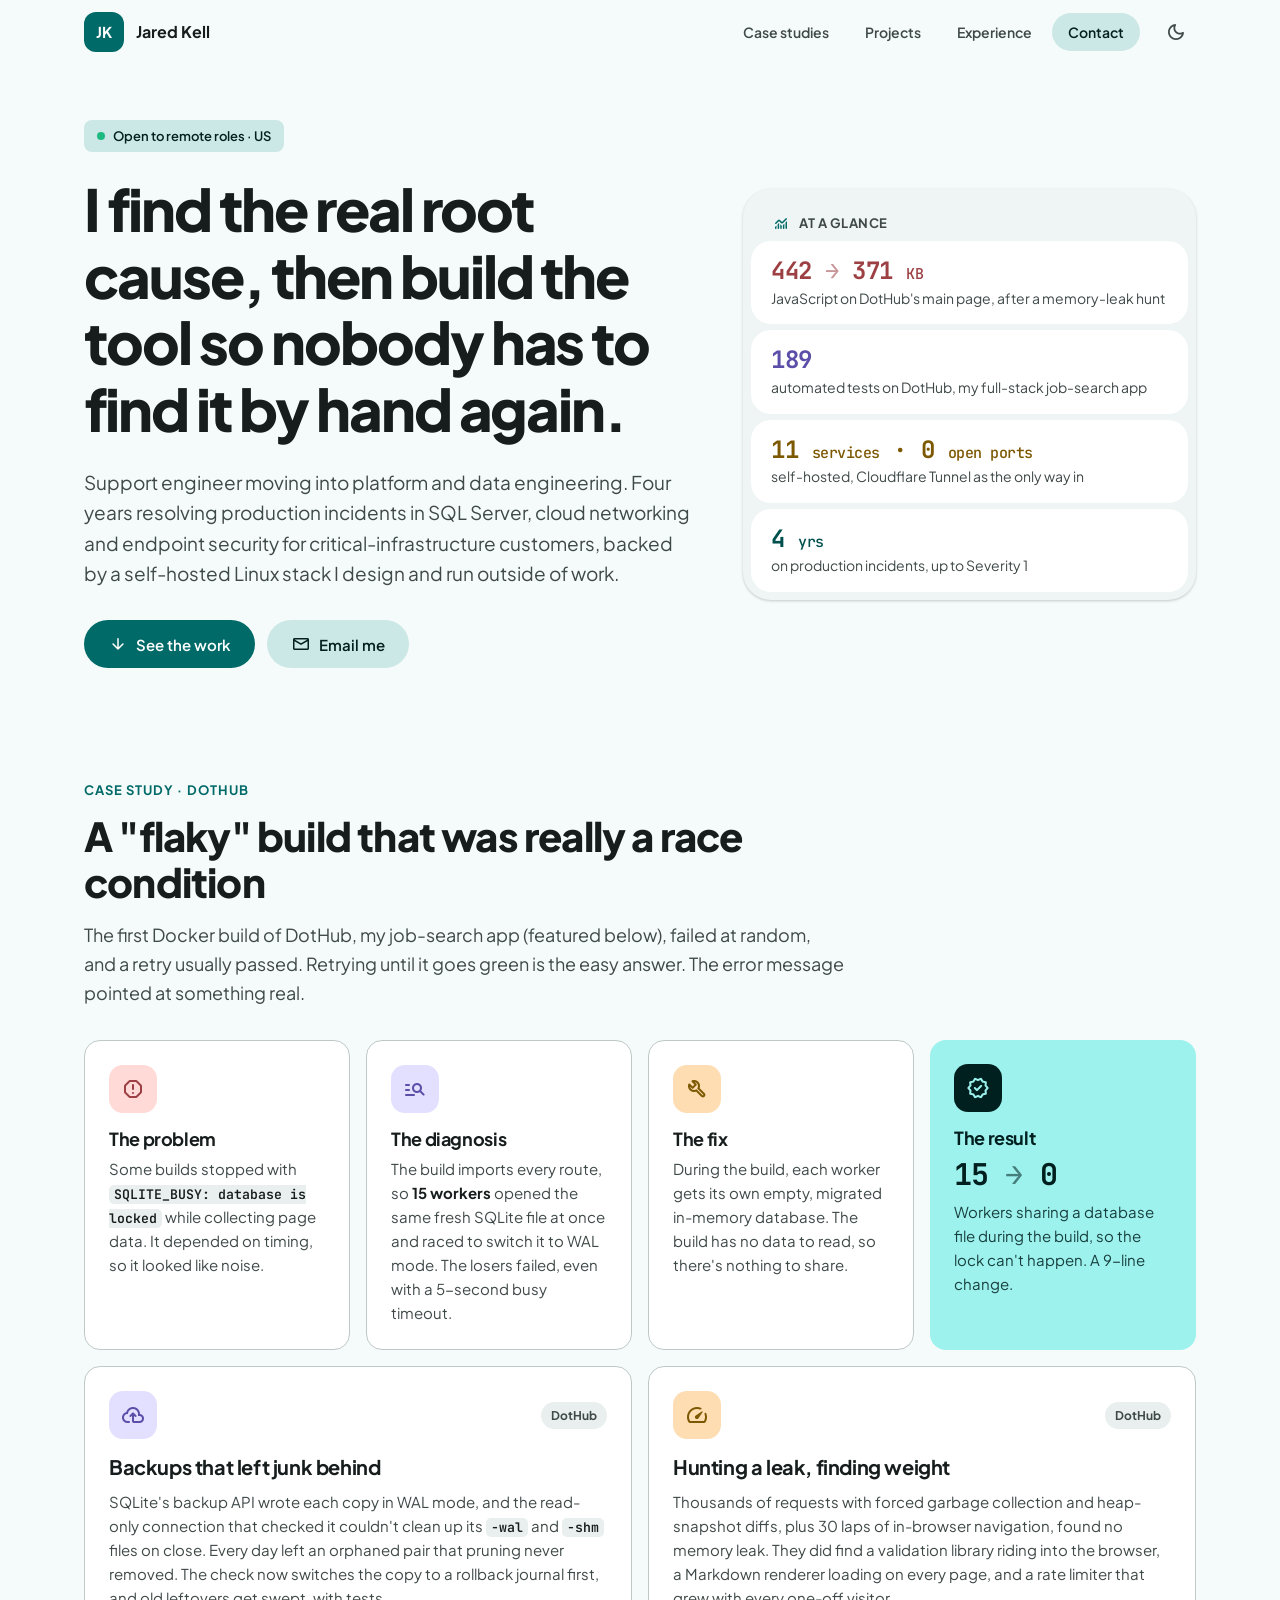
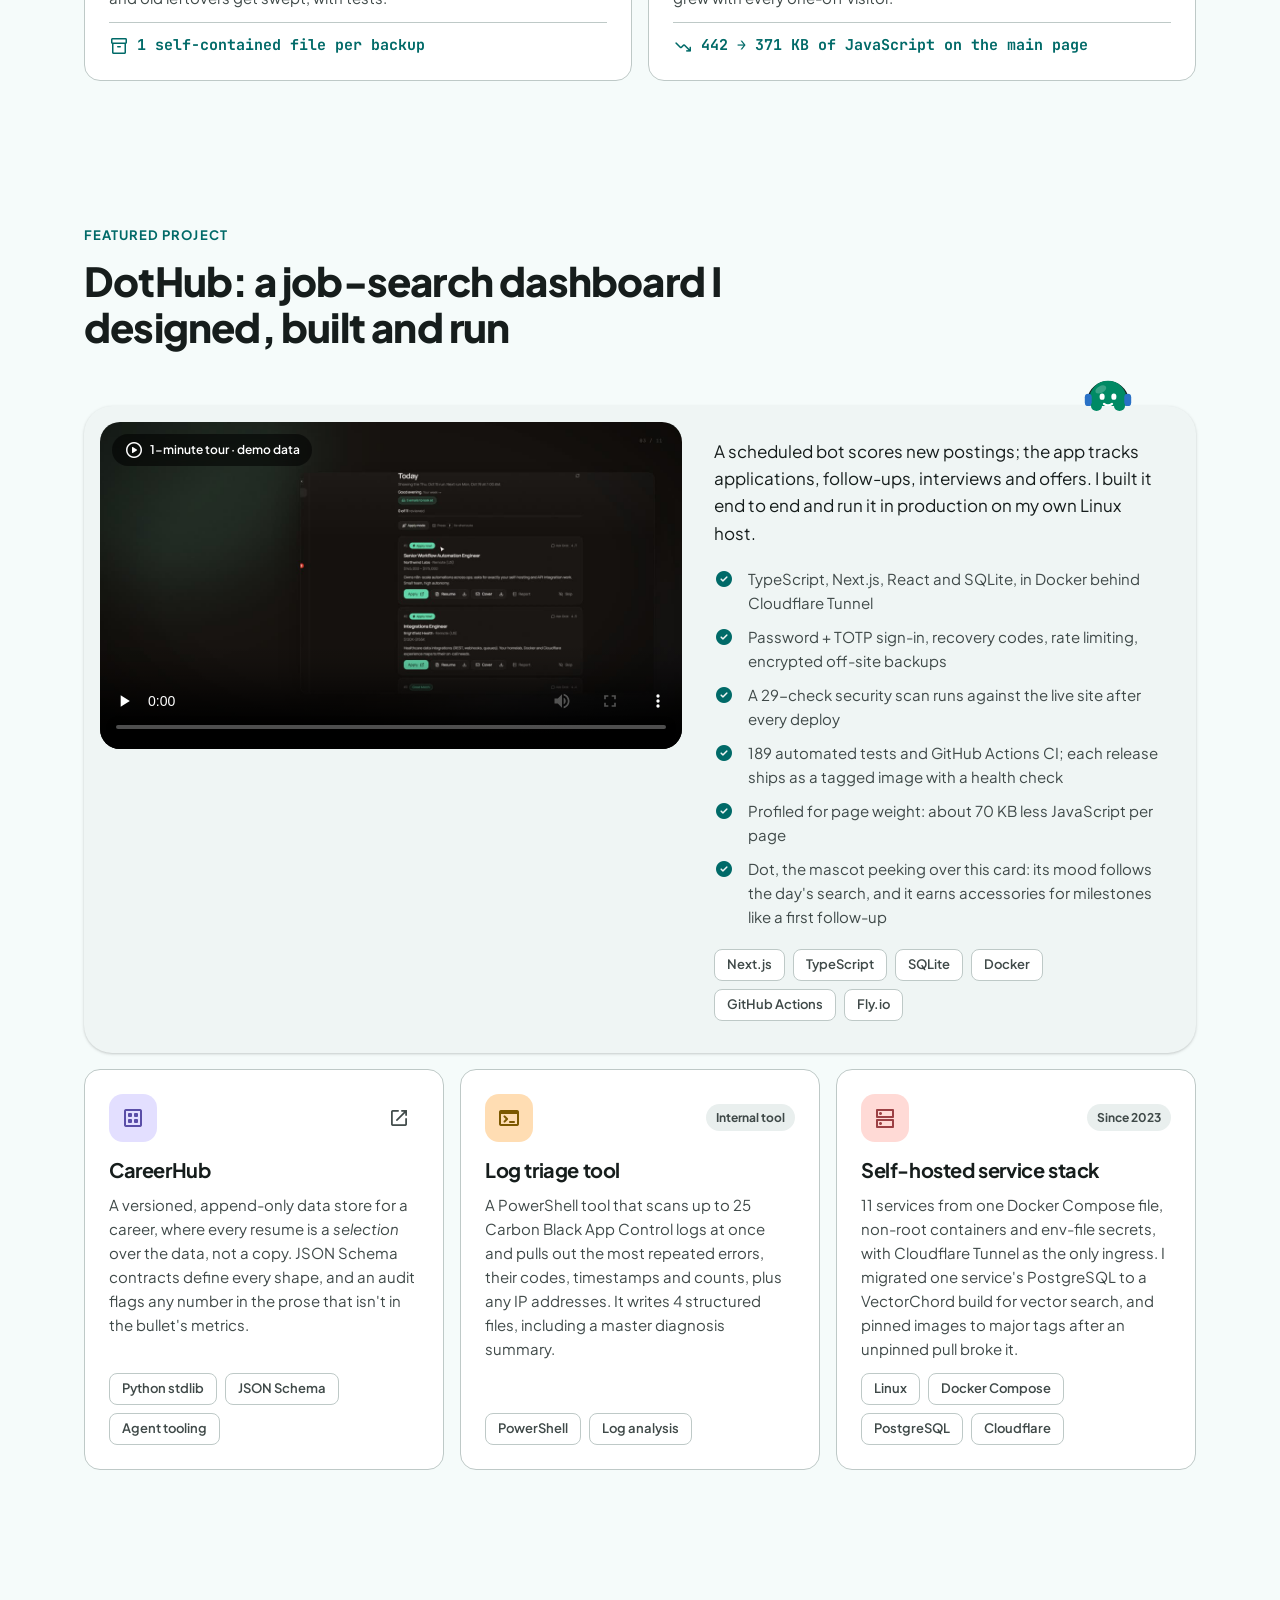
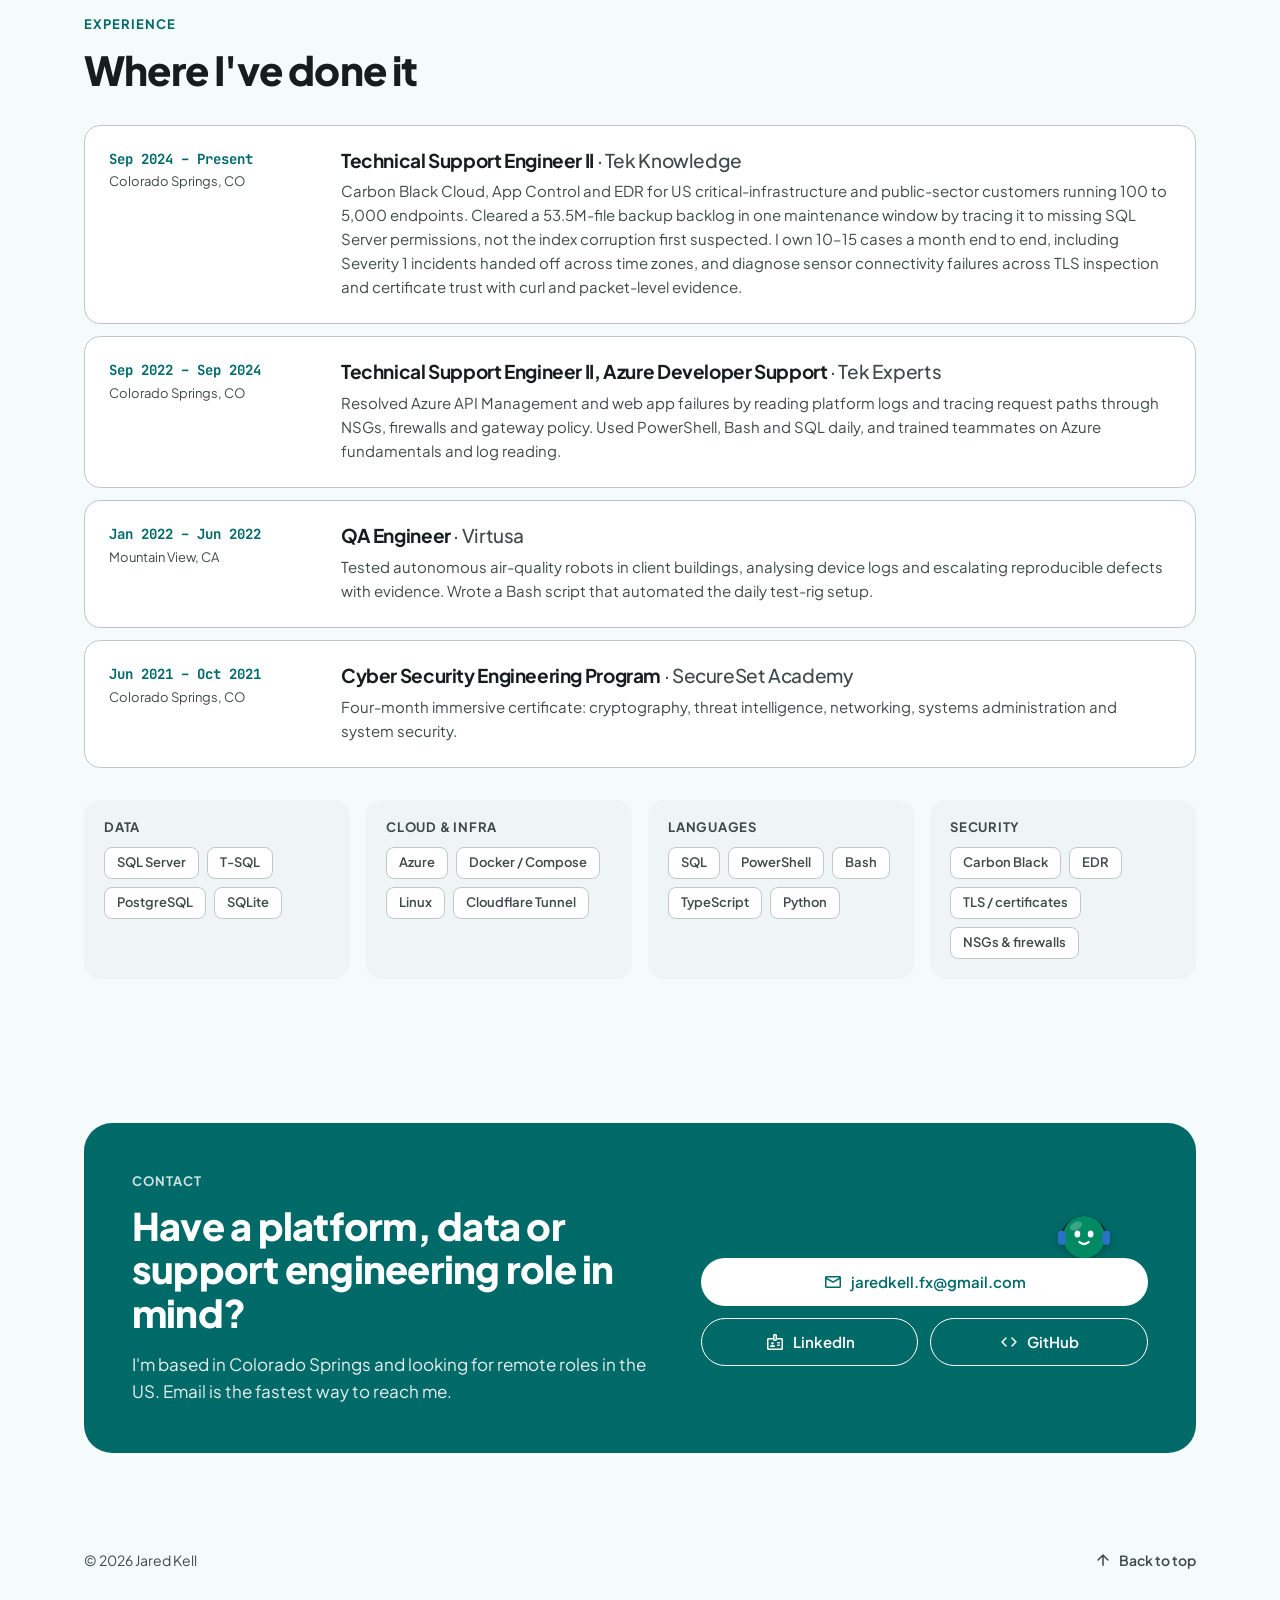
==== commit c3d38b0a: "Add a 404 page, sitemap, robots.txt and a hero link-preview image 404.html matches the site (Dot inc" ====
--- a/index.html
+++ b/index.html
@@ -8,7 +8,8 @@
   <meta property="og:title" content="Jared Kell · Support → Platform &amp; Data Engineering">
   <meta property="og:description" content="Production incidents by day, self-hosted infrastructure by night. Case studies, projects and contact.">
   <meta property="og:url" content="https://portfolio.jarediso.com/">
-  <meta property="og:image" content="https://portfolio.jarediso.com/assets/dothub-poster.jpg">
+  <meta property="og:image" content="https://portfolio.jarediso.com/og-image.png">
+  <meta name="twitter:card" content="summary_large_image">
   <link rel="canonical" href="https://portfolio.jarediso.com/">
   <meta name="theme-color" content="#f5fbfa" media="(prefers-color-scheme: light)">
   <meta name="theme-color" content="#0e1514" media="(prefers-color-scheme: dark)">
--- a/styles.css
+++ b/styles.css
@@ -517,3 +517,9 @@
   .card { padding: 20px; }
   .footer { padding: 24px 16px 40px; }
 }
+
+/* 404 page */
+.not-found { min-height: 70vh; display: flex; flex-direction: column; justify-content: center; padding-top: 48px; padding-bottom: 48px; }
+.not-found h1 { font-size: clamp(34px, 5.2vw, 58px); font-weight: 800; letter-spacing: -0.035em; max-width: 18ch; }
+.not-found__dot { width: 88px; height: 88px; margin-bottom: 16px; }
+.not-found__dot .dot { width: 100%; height: 100%; filter: drop-shadow(0 2px 3px rgba(0, 0, 0, .2)); }
